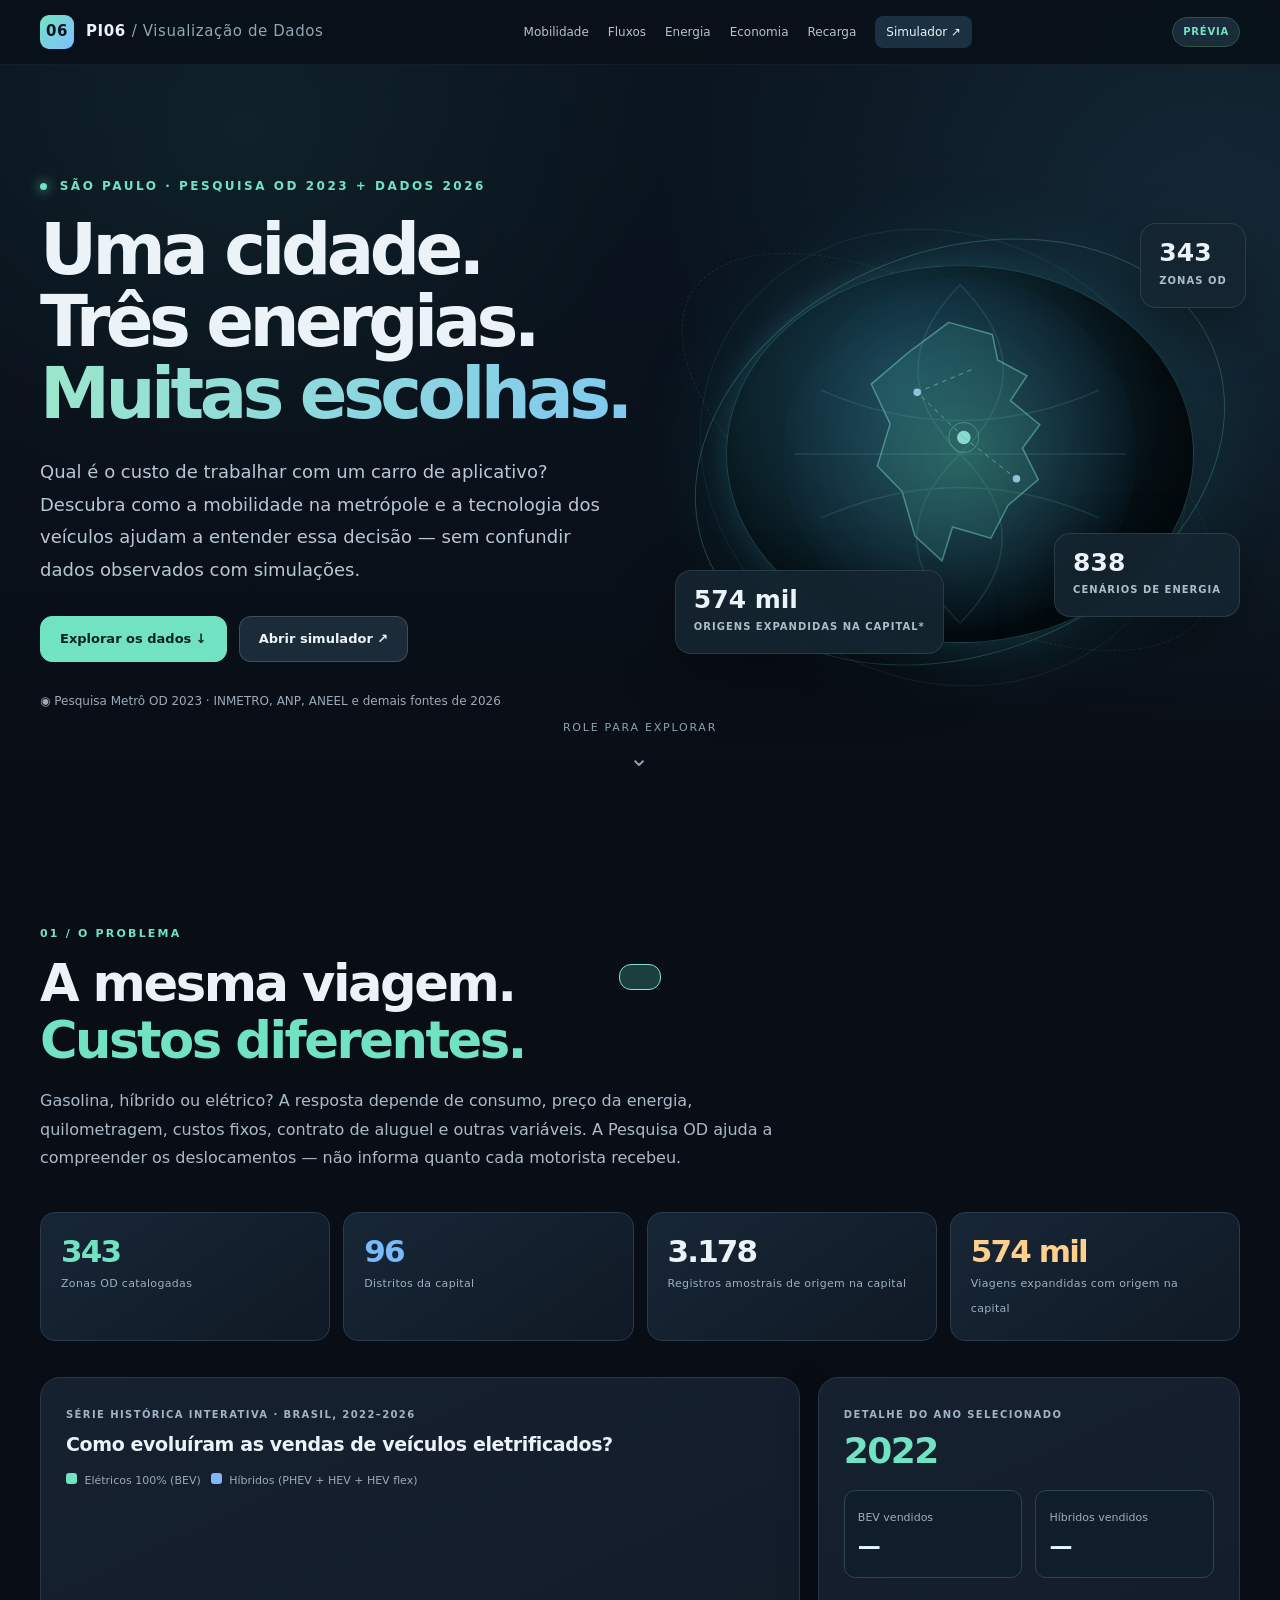
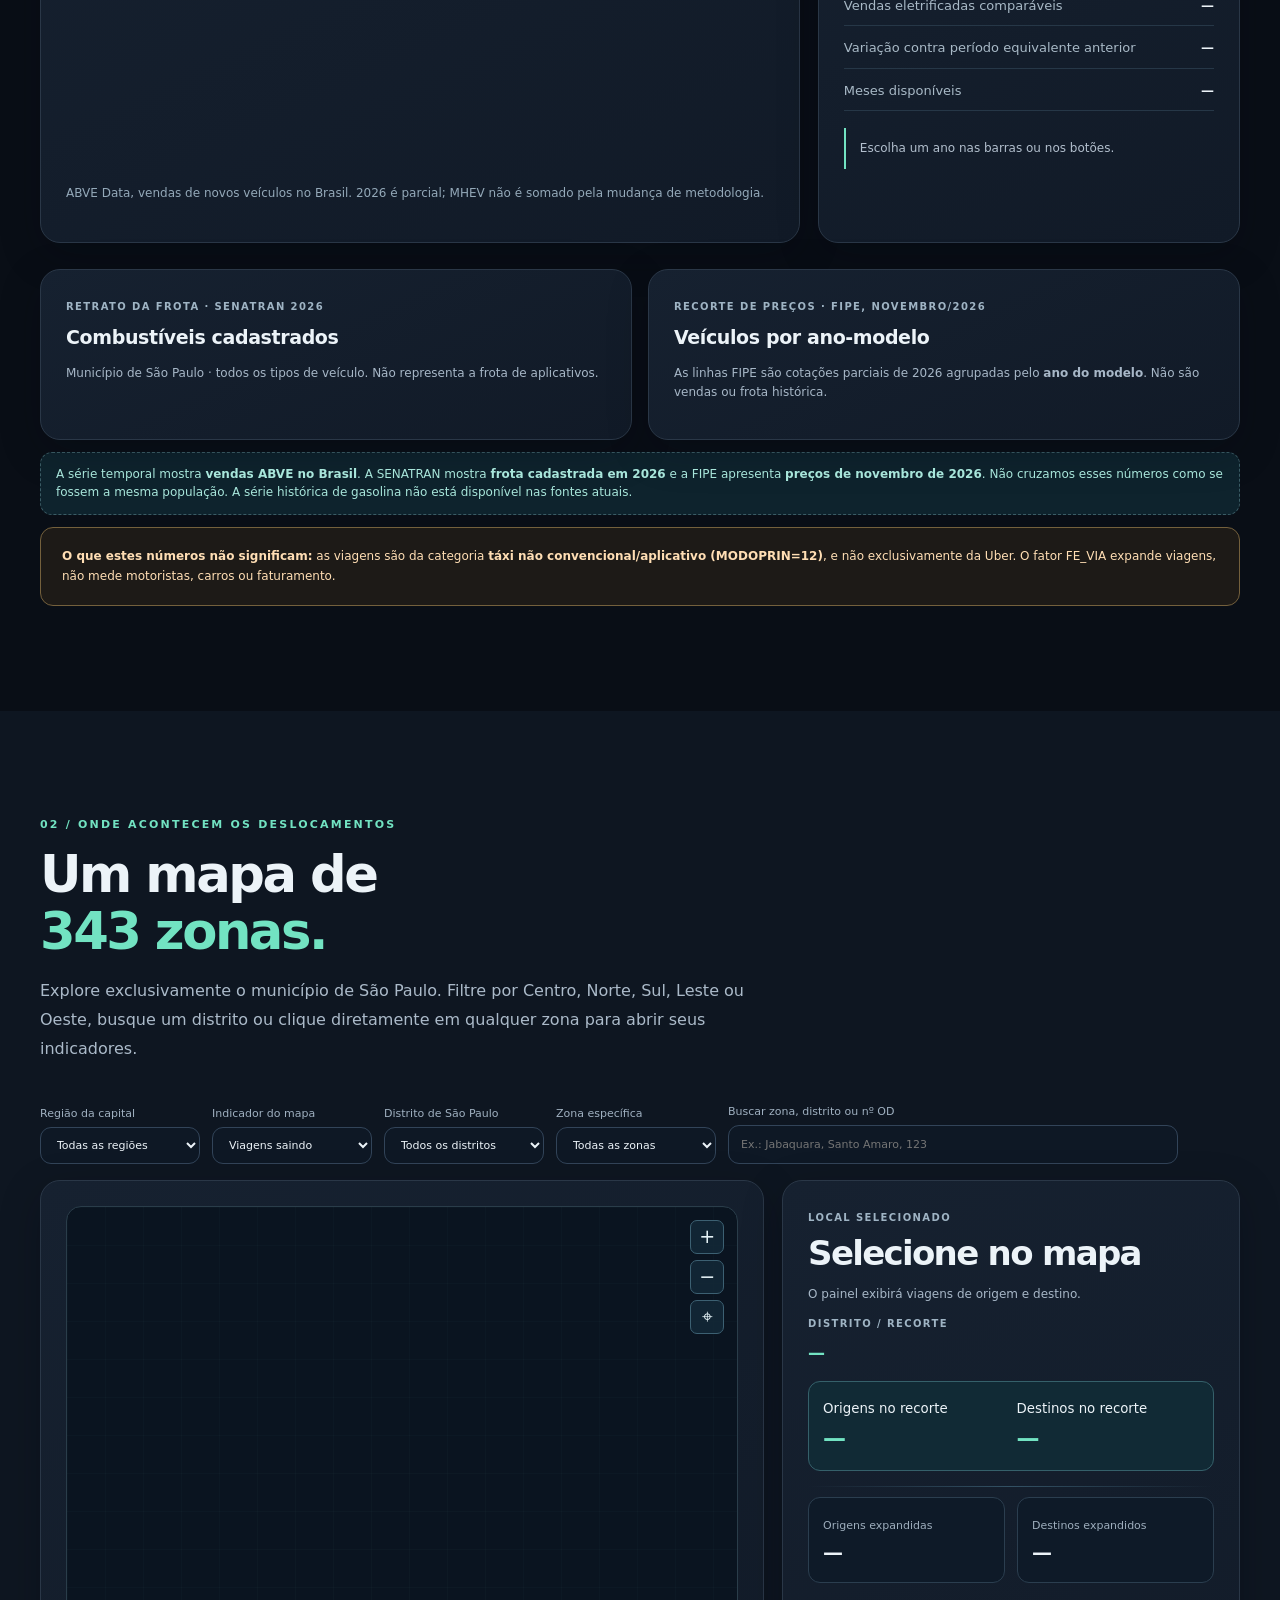
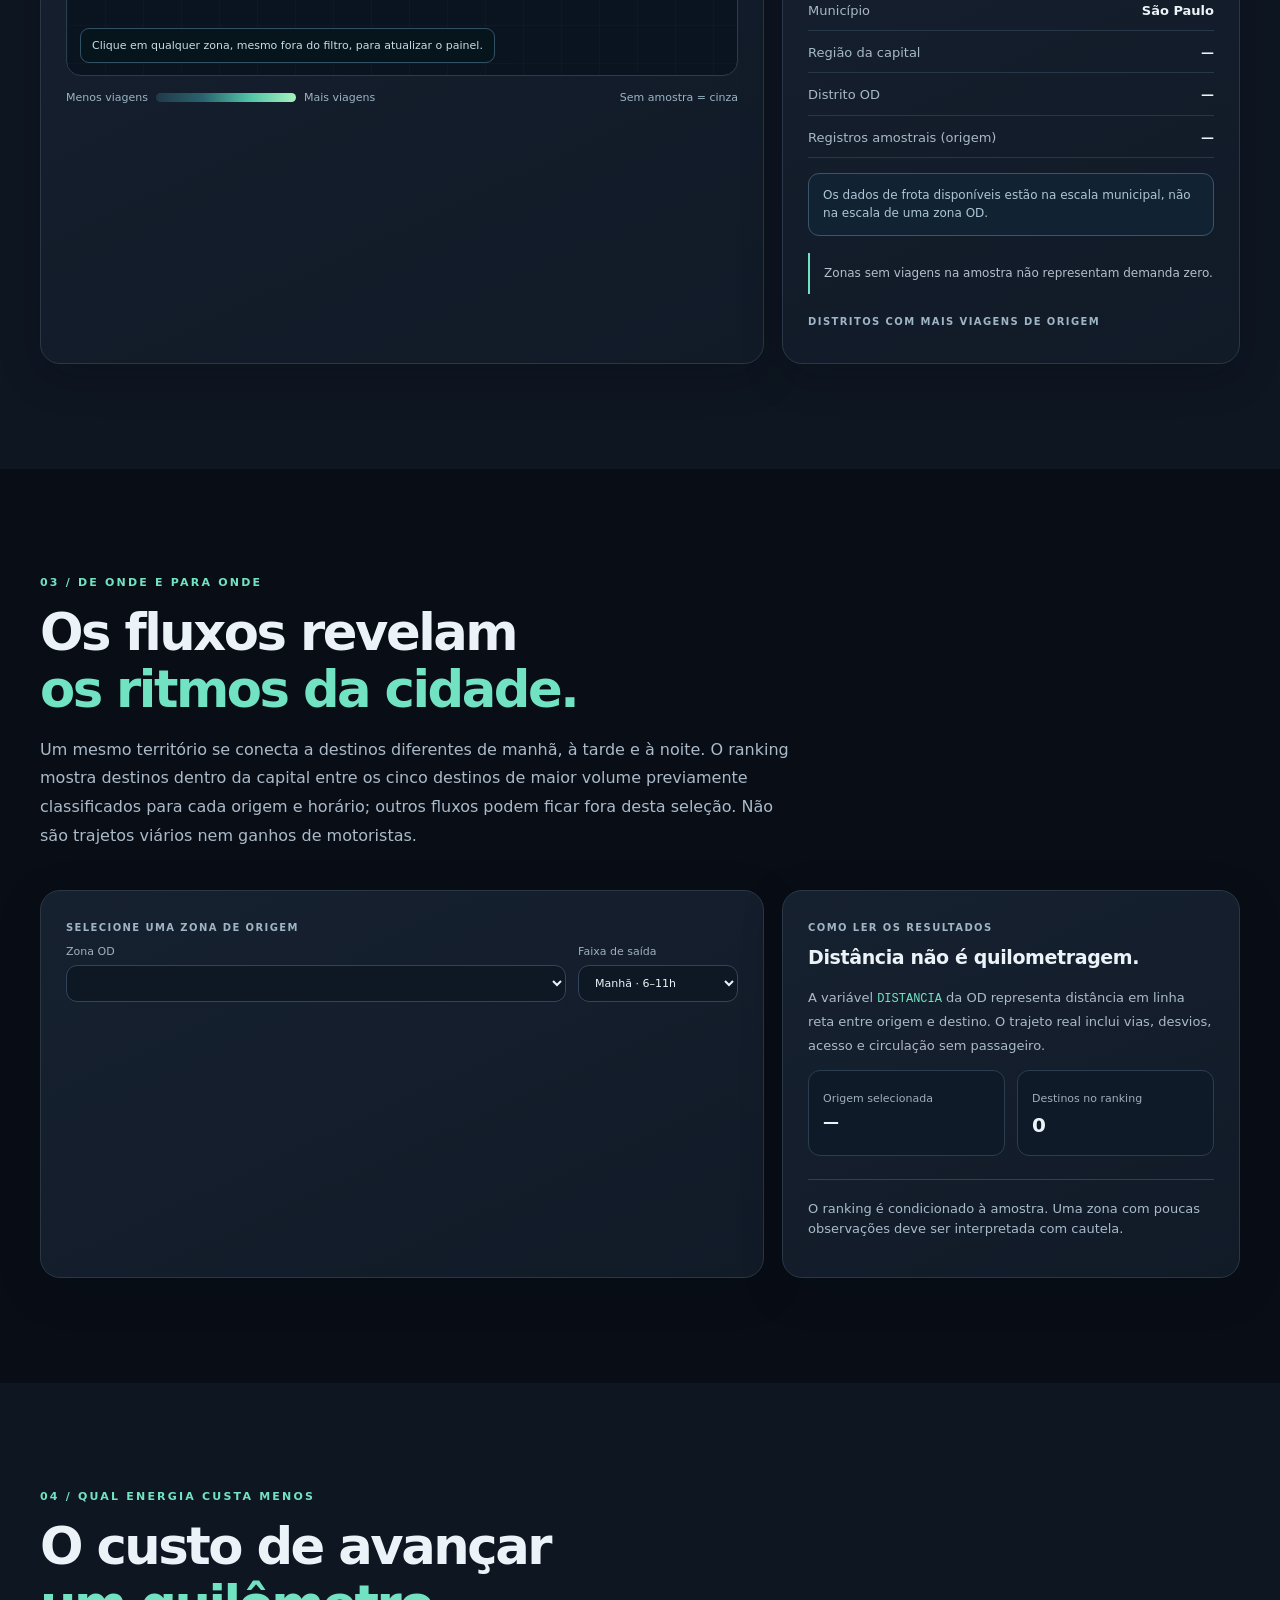
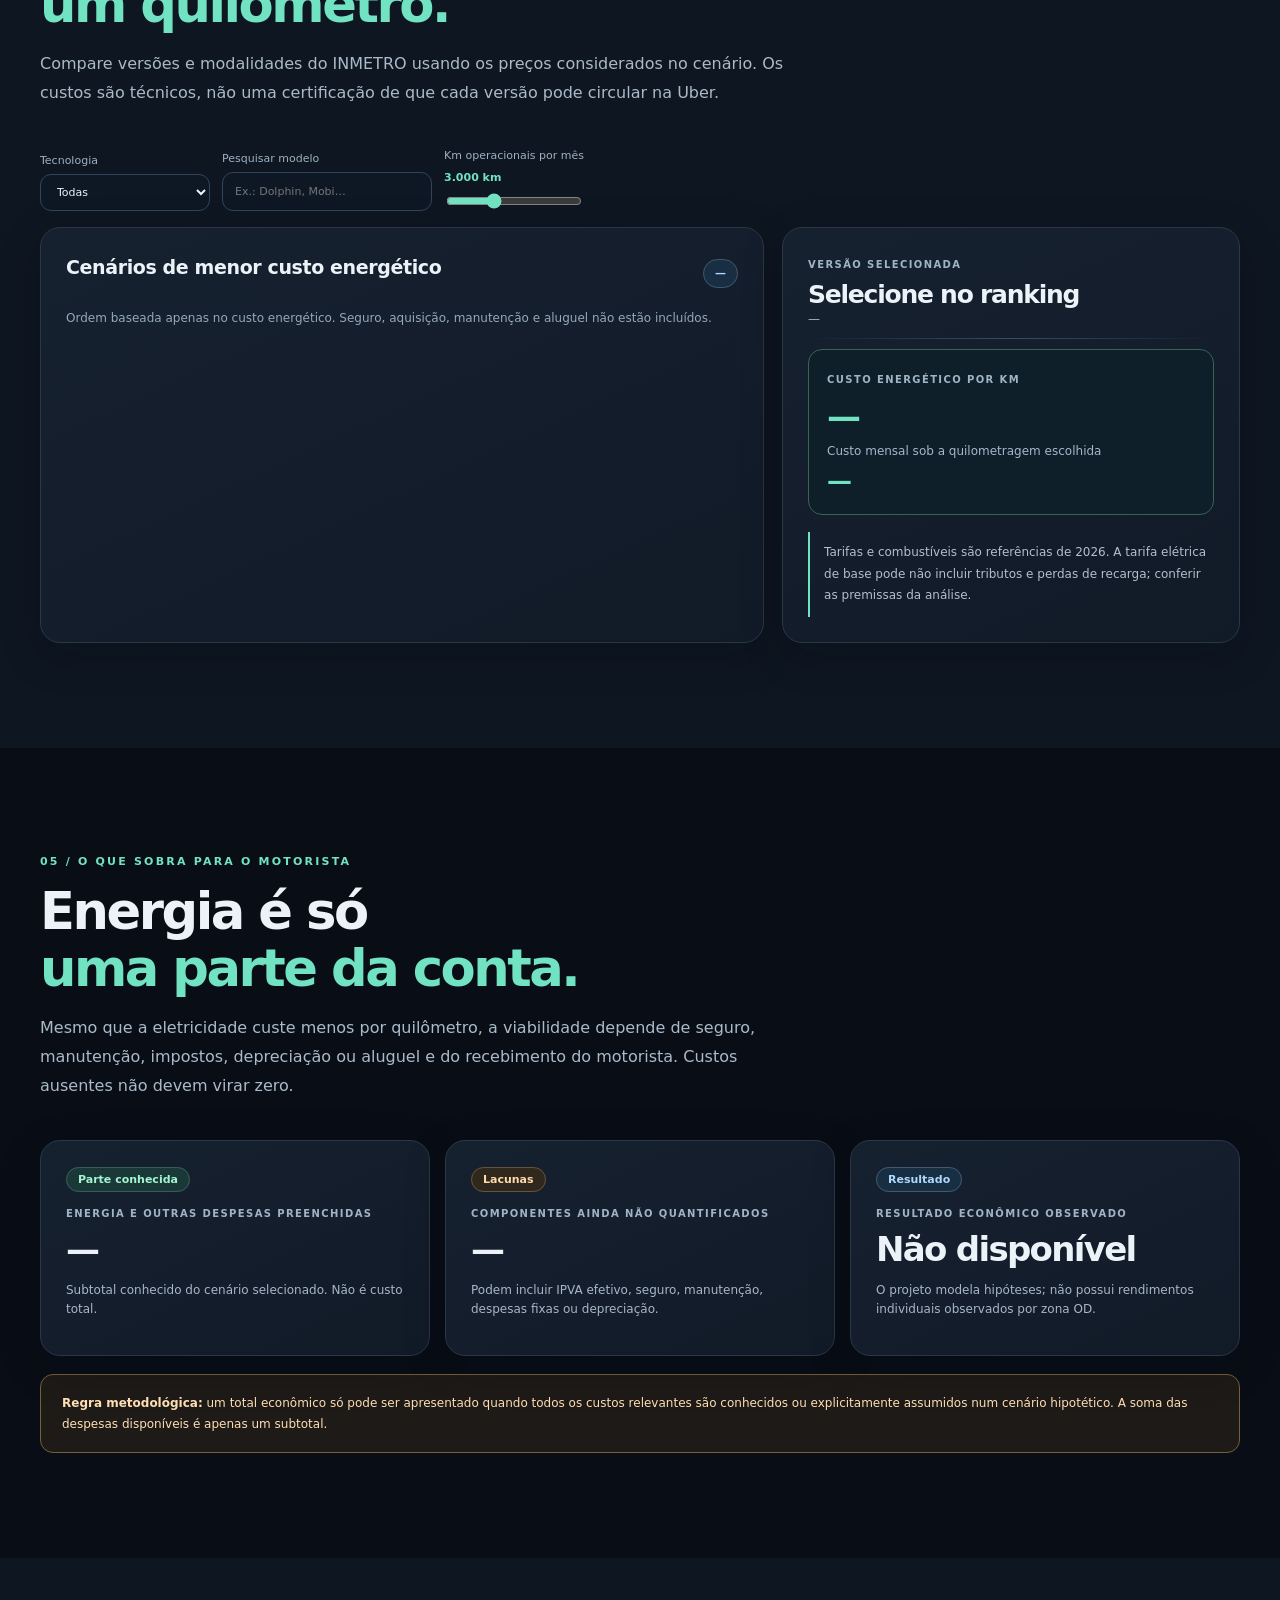
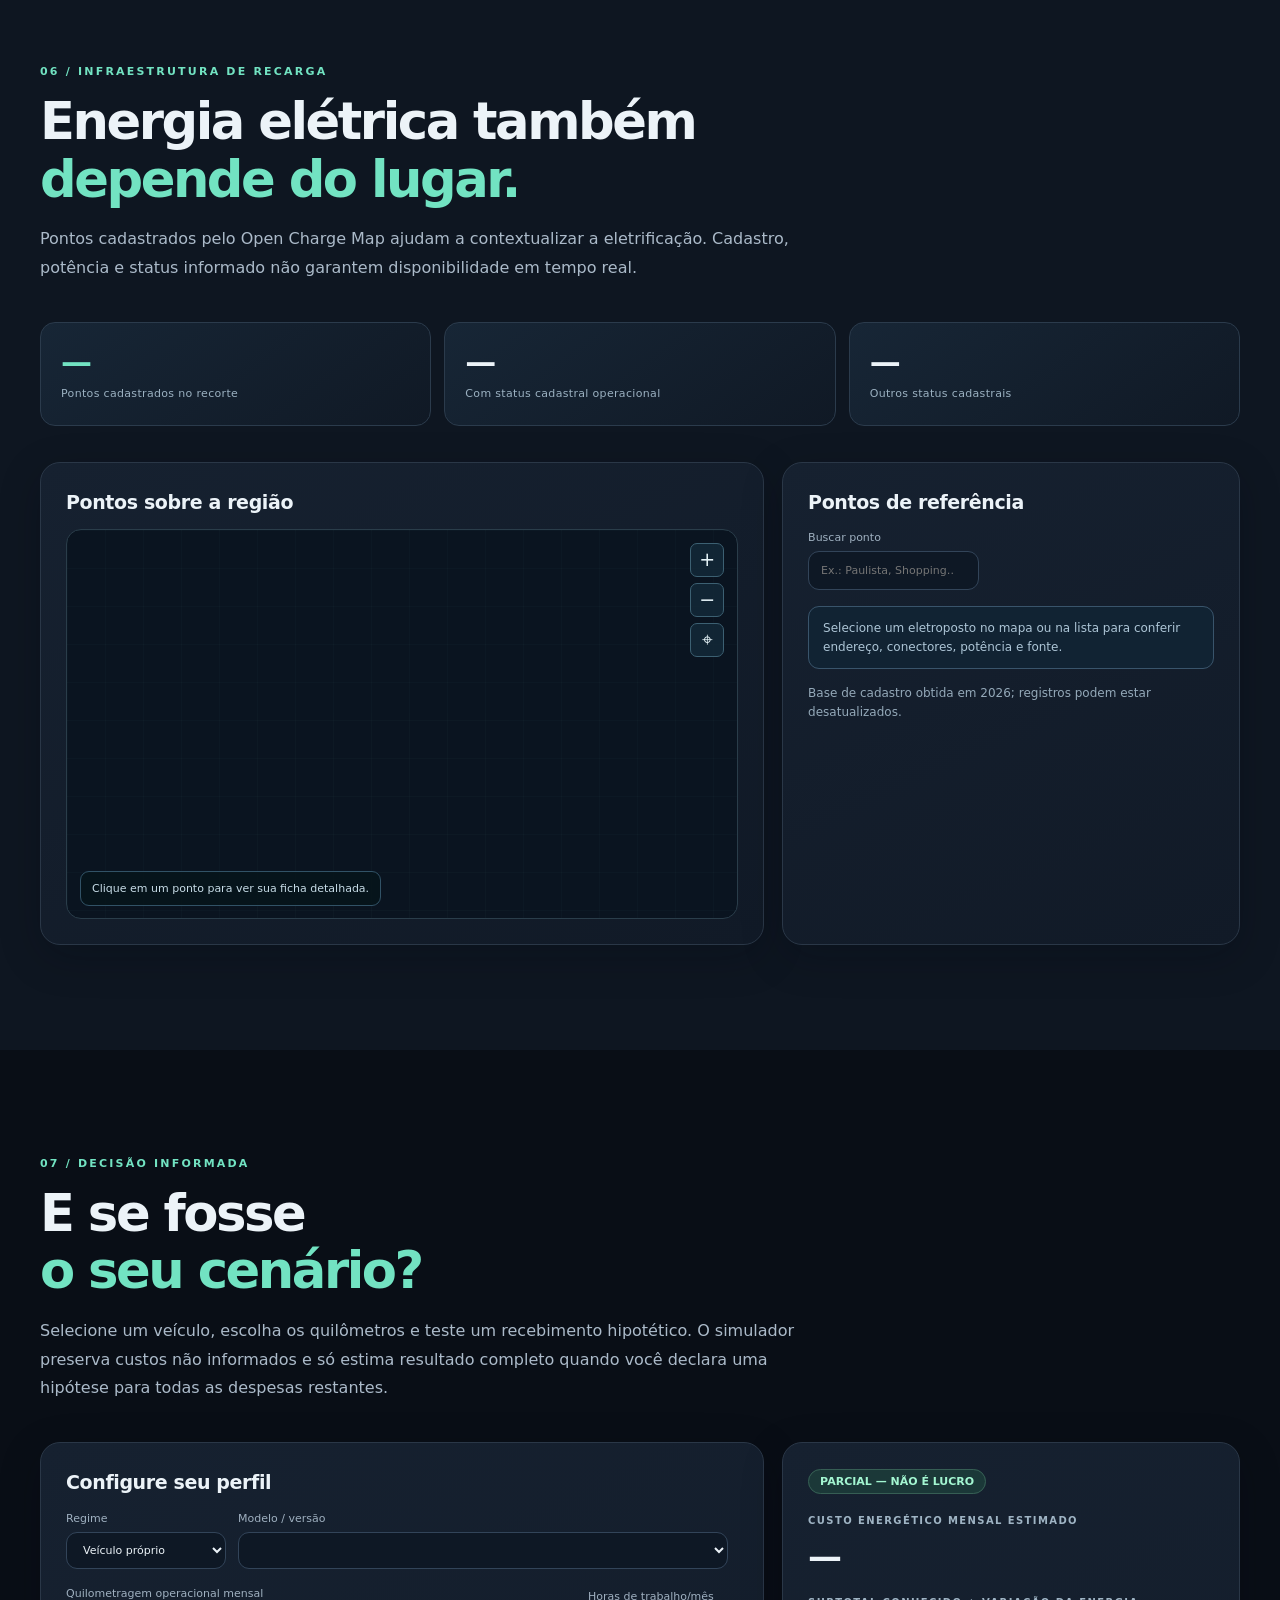
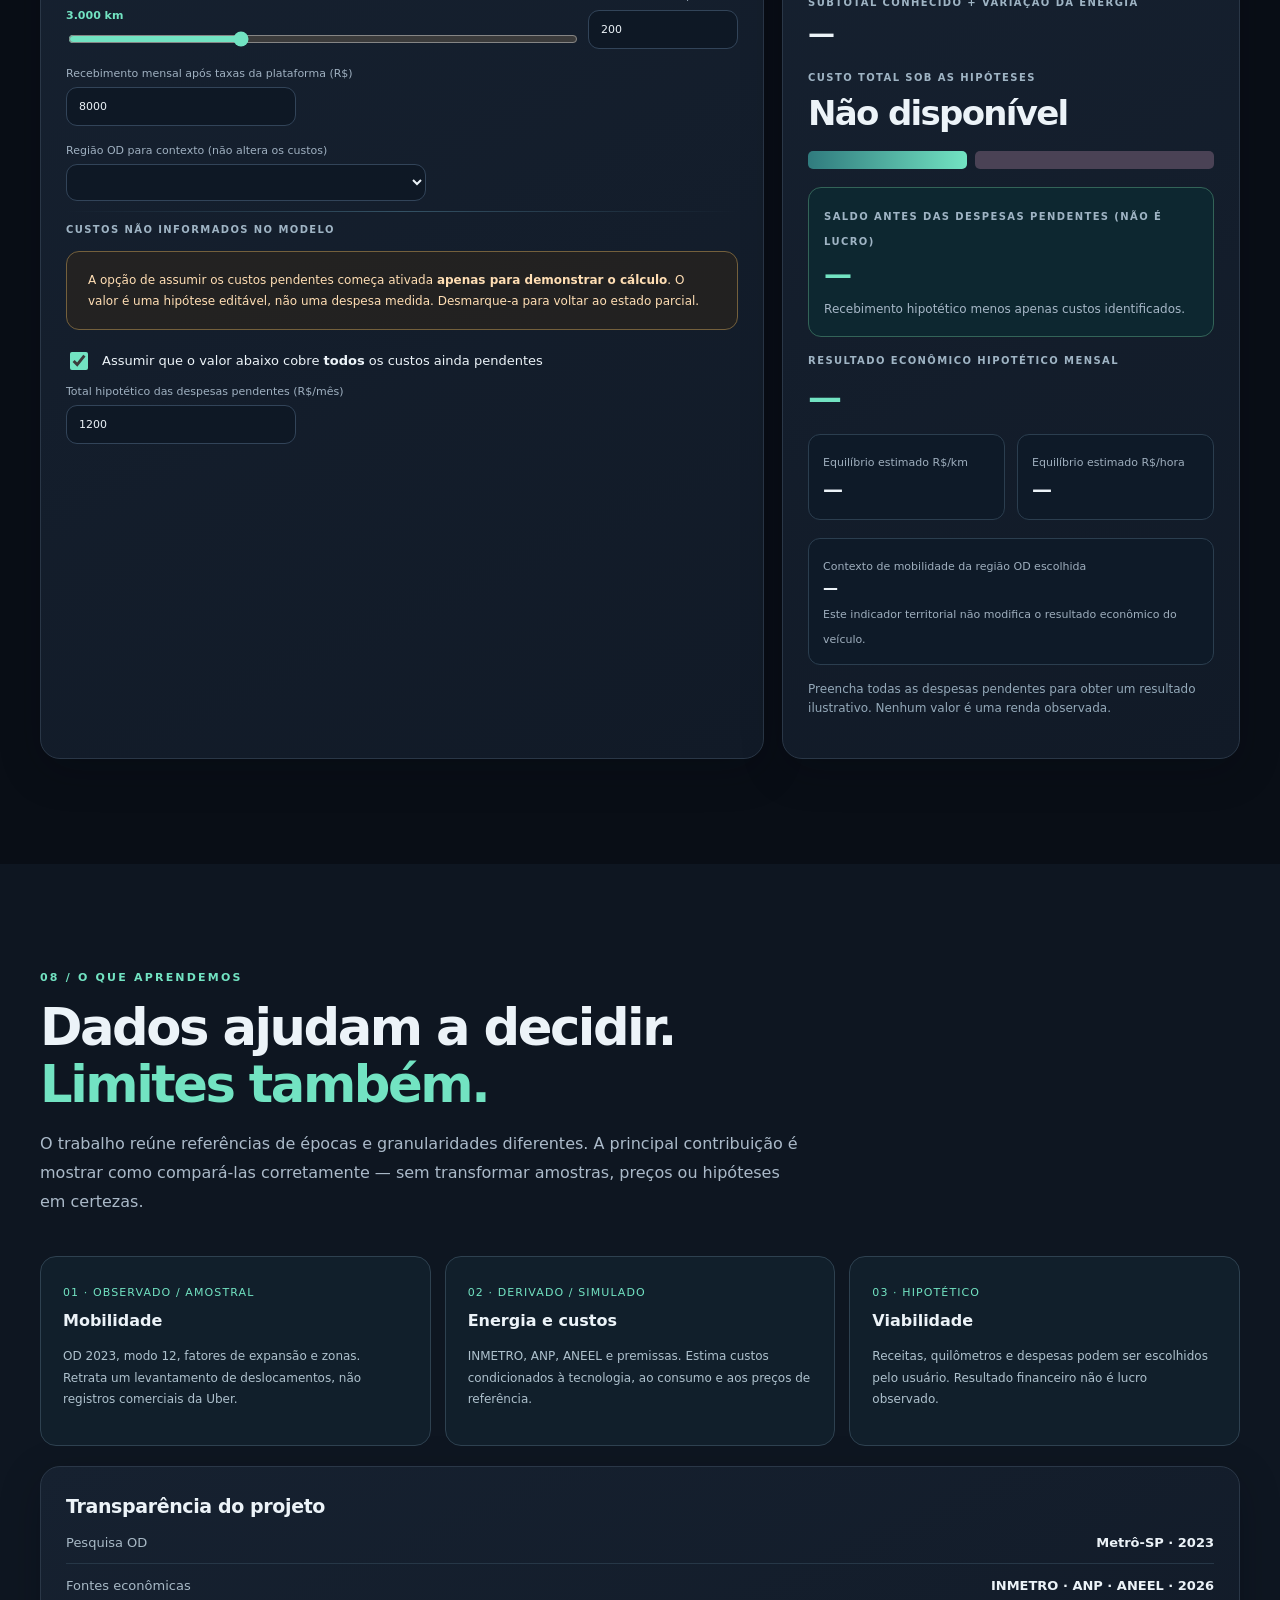
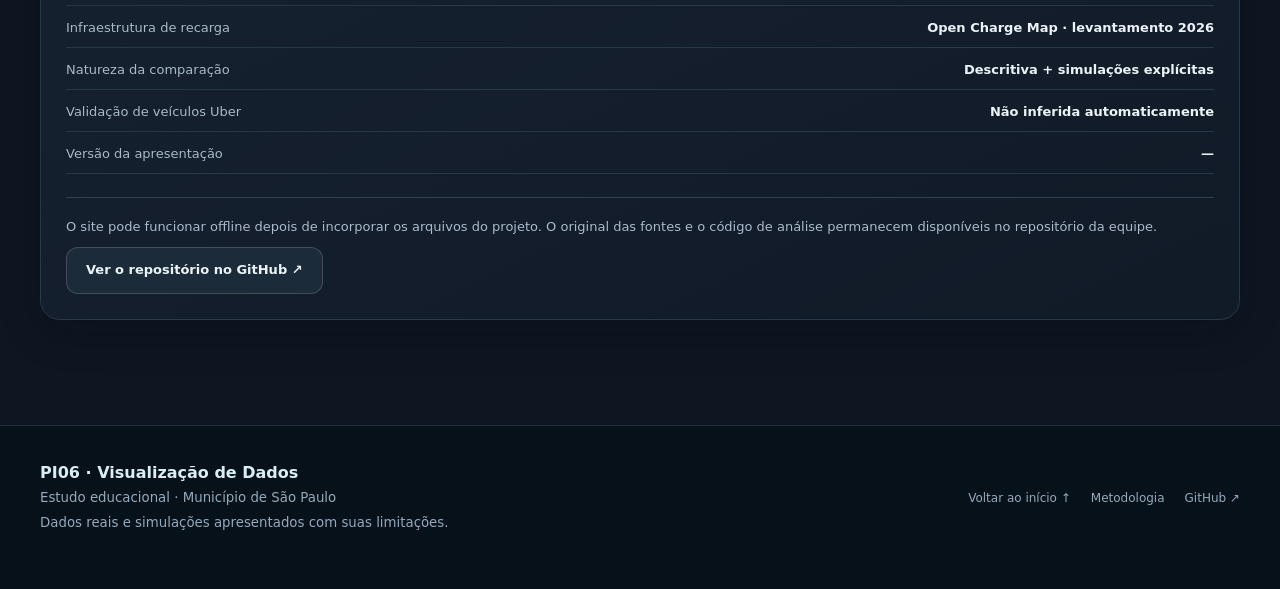
==== modelo.html @ 378101e3 "visualizacao-cenarios-iterativo" ====
<!DOCTYPE html>
<html lang="pt-BR">
<head>
<meta charset="utf-8" />
<meta name="viewport" content="width=device-width, initial-scale=1" />
<meta name="color-scheme" content="dark" />
<title>PI06 · Mobilidade, energia e escolha do veículo</title>
<style>
:root{--bg:#090e16;--bg2:#0d1420;--panel:#121c2a;--panel2:#172231;--line:#283447;--ink:#ecf3f8;--muted:#9caab9;--faint:#6e8196;--mint:#72e3c2;--blue:#79bafb;--purple:#be9cff;--yellow:#ffcf8d;--red:#ff8d9b;--radius:20px;--shadow:0 22px 60px #0005}
*{box-sizing:border-box}html{scroll-behavior:smooth}body{margin:0;background:var(--bg);color:var(--ink);font-family:Inter,"Segoe UI",system-ui,-apple-system,sans-serif;line-height:1.55}::selection{background:#65eacb55}a{color:inherit;text-decoration:none}button,input,select{font:inherit}button{cursor:pointer}button:disabled{opacity:.5;cursor:not-allowed}input,select{background:#0e1825;color:var(--ink);border:1px solid #324459;border-radius:11px;padding:10px 12px;outline:0;min-width:0}input:focus,select:focus{border-color:var(--mint);box-shadow:0 0 0 3px #72e3c21e}button:focus-visible,a:focus-visible{outline:3px solid var(--mint);outline-offset:3px}
.wrap{width:min(1260px,calc(100% - 80px));margin:auto}.top{position:fixed;top:0;left:0;right:0;height:65px;z-index:90;display:flex;align-items:center;justify-content:center;background:#091019df;backdrop-filter:blur(22px);border-bottom:1px solid #ffffff0d}.top .wrap{display:flex;align-items:center;justify-content:space-between;gap:25px}.brand{display:flex;gap:12px;align-items:center;font-size:15px;font-weight:800;letter-spacing:.04em}.brandmark{display:grid;place-items:center;width:34px;height:34px;background:linear-gradient(135deg,var(--mint),#80bfff);color:#071421;border-radius:9px;font-weight:900}.nav{display:flex;align-items:center;gap:19px}.nav a{font-size:12px;color:#b4c2d0;transition:color .2s;white-space:nowrap}.nav a:hover,.nav a.active{color:var(--mint)}.nav .nav-end{background:#1b3040;padding:7px 11px;border-radius:8px;color:var(--ink)}.progress{position:absolute;height:2px;left:0;bottom:-1px;width:0;background:linear-gradient(90deg,var(--mint),var(--blue));transition:width .08s}.mode{border-radius:999px;background:#1a2b39;color:var(--mint);border:1px solid #345246;font-size:10px;font-weight:800;letter-spacing:.08em;padding:6px 10px;text-transform:uppercase;white-space:nowrap}
.hero{position:relative;min-height:820px;padding:168px 0 100px;display:flex;align-items:center;overflow:hidden;background:radial-gradient(ellipse 760px 700px at 95% 30%,#21445670,transparent 73%),radial-gradient(ellipse 560px 500px at 19% 16%,#224a4b3d,transparent 75%),linear-gradient(180deg,#0a1520,#090e16 94%)}.hero:after{content:"";position:absolute;bottom:0;left:0;right:0;height:160px;background:linear-gradient(transparent,var(--bg));pointer-events:none}.hero .wrap{z-index:2;display:grid;grid-template-columns:1.02fr .98fr;align-items:center;gap:35px}.overline{font-weight:800;color:var(--mint);letter-spacing:.21em;font-size:12px;text-transform:uppercase}.hero h1{font-size:clamp(50px,5.5vw,88px);font-weight:800;line-height:1.02;letter-spacing:-.065em;margin:19px 0 26px}.hero h1 em{font-style:normal;background:linear-gradient(120deg,#9be8cb,#80c8ef);color:transparent;background-clip:text}.lead{max-width:590px;color:#b6c8d5;font-size:18px;line-height:1.8}.hero-actions{display:flex;flex-wrap:wrap;gap:12px;margin:30px 0}.btn{border:1px solid #ffffff2a;border-radius:12px;padding:12px 19px;display:inline-flex;align-items:center;justify-content:center;gap:8px;background:#1b2b39;color:var(--ink);font-weight:700;font-size:13px;transition:.18s}.btn:hover{transform:translateY(-2px);background:#293b4e}.btn.primary{background:var(--mint);color:#092225;border-color:var(--mint)}.btn.primary:hover{background:#9bedda}.hero-note{display:flex;gap:9px;align-items:center;font-size:12px;color:var(--muted);margin-top:24px}.hero-art{height:525px;position:relative}.orb{position:absolute;inset:15% 6% 12% 8%;border-radius:50%;background:radial-gradient(circle at 45% 45%,#234959,#112937 55%,transparent 75%);box-shadow:0 0 100px #40dbdd1c;filter:blur(7px)}.orbit{position:absolute;border:1px solid #6ed8c83e;border-radius:50%;transform:rotate(-22deg);inset:13% 1% 10% 3%}.orbit.two{inset:25% -2% 22% -4%;transform:rotate(32deg);border-style:dashed;opacity:.5}.orbit.three{inset:5% 13% 0% 9%;transform:rotate(-62deg);opacity:.35}.globe{position:absolute;inset:16% 8% 12% 10%;border-radius:50%;background:radial-gradient(circle at 37% 30%,#153b49,#07151b 67%);border:1px solid #6bd3cd35;box-shadow:inset -30px -30px 70px #0009,0 0 40px #41d1c91c;overflow:hidden}.globe svg{width:100%;height:100%;opacity:.82}.hero-stat{position:absolute;background:#162632d9;backdrop-filter:blur(12px);border:1px solid #45616a67;border-radius:16px;padding:15px 18px;box-shadow:var(--shadow)}.hero-stat b{font-size:25px;display:block;line-height:1.1}.hero-stat span{color:#aabfc9;font-size:10px;text-transform:uppercase;letter-spacing:.1em;font-weight:700}.hs1{top:8%;right:-1%}.hs2{bottom:10%;left:1%}.hs3{bottom:17%;right:0%}.scrolldown{position:absolute;bottom:43px;left:50%;transform:translateX(-50%);font-size:11px;color:#8ca2af;z-index:5;text-align:center;letter-spacing:.16em}
.section{padding:105px 0;position:relative;scroll-margin-top:65px}.section.alt{background:#0e1621}.section-head{margin-bottom:39px;max-width:790px}.eyebrow{color:var(--mint);font-size:11px;font-weight:800;letter-spacing:.2em;text-transform:uppercase}.section h2{font-size:clamp(34px,4vw,57px);margin:13px 0 17px;letter-spacing:-.048em;line-height:1.12}.section .deck{color:#abbac9;font-size:16px;max-width:760px;line-height:1.8}.badge-line{display:flex;gap:10px;align-items:center;flex-wrap:wrap}.pill{font-size:11px;font-weight:700;border:1px solid #3f515e;border-radius:100px;padding:5px 11px;color:#aebfcc;background:#1a2532}.pill.green{color:#a3f6d1;border-color:#365e54;background:#1b3838}.pill.blue{color:#afd8ff;border-color:#435971;background:#182e43}.pill.warn{color:#ffdbab;border-color:#66543a;background:#30271d}.card{background:linear-gradient(155deg,#162130,#111a27);border:1px solid #2a3747;border-radius:var(--radius);padding:25px;box-shadow:0 12px 42px #050b1238}.card h3{margin:0 0 12px;font-size:19px;letter-spacing:-.02em}.card .sub{color:#a7b7c7;font-size:12px}.metrics{display:grid;grid-template-columns:repeat(4,1fr);gap:13px;margin:26px 0 36px}.metric{padding:20px;border:1px solid #2b3b4c;border-radius:15px;background:linear-gradient(145deg,#172636,#101925)}.metric b{font-size:31px;letter-spacing:-.06em;display:block;line-height:1.2}.metric span{font-size:11px;color:#9bb1c1;letter-spacing:.03em}.metric b.mint{color:var(--mint)}.metric b.blue{color:var(--blue)}.metric b.yellow{color:var(--yellow)}.meta-note{font-size:12px;color:#94a9b9;margin:15px 0}.twocol{display:grid;grid-template-columns:minmax(0,1.36fr) minmax(320px,.86fr);gap:18px}.controls{display:flex;gap:12px;align-items:end;flex-wrap:wrap;margin-bottom:16px}.field{display:flex;flex-direction:column;gap:5px;font-size:11px;color:#9fb0c0;min-width:120px}.field select{min-width:160px}.field input[type=range]{accent-color:var(--mint);padding:0;border:0;background:transparent}.mapbox{background:#0a1420;border:1px solid #2a3d4a;border-radius:15px;position:relative;height:470px;overflow:hidden}.mapbox:before{content:"";position:absolute;inset:0;pointer-events:none;opacity:.17;background-image:linear-gradient(#8dd4cb28 1px,transparent 1px),linear-gradient(90deg,#8dd4cb28 1px,transparent 1px);background-size:38px 38px}.mapbox svg{position:relative;width:100%;height:100%;display:block;touch-action:none;cursor:grab}.mapbox svg:active{cursor:grabbing}.mapbox .preview-map{width:100%;height:100%;object-fit:contain;filter:saturate(.8) brightness(.8)}.maphint{position:absolute;left:13px;bottom:12px;background:#07151ad9;border:1px solid #315266;border-radius:9px;color:#c7dce7;padding:8px 11px;font-size:11px;max-width:75%}.mapzoom{position:absolute;right:13px;top:13px;display:flex;flex-direction:column;gap:6px}.mapzoom button{background:#132838d9;color:#e5f3f7;border:1px solid #3c6072;border-radius:7px;width:34px;height:34px;font-size:19px}.zone{fill-rule:evenodd;stroke:#0b1b28;stroke-width:.65;cursor:pointer;vector-effect:non-scaling-stroke;transition:fill .14s}.zone:hover{fill:#fff0ae!important;stroke:#fff3bf;stroke-width:1.6}.zone.selected{fill:#ffcb80!important;stroke:#fff4cb;stroke-width:1.9}.zone.hidden-zone{opacity:.23;pointer-events:auto}.zone.hidden-zone.selected{opacity:1}.municipality{stroke:#9bdccc;stroke-opacity:.48;stroke-width:1.4;fill:none;pointer-events:none;vector-effect:non-scaling-stroke}.charging-point{fill:#f3d088;stroke:#38270d;stroke-width:.6;cursor:pointer}.charging-point:hover{fill:#fff;stroke-width:2}.maptooltip{position:absolute;z-index:5;pointer-events:none;min-width:140px;padding:8px 11px;background:#0c1c29f2;border:1px solid #69c8c585;box-shadow:0 6px 25px #0009;border-radius:9px;color:#e8f8f8;font-size:12px;display:none}.legend{display:flex;align-items:center;gap:8px;color:#9db4c3;font-size:11px;margin:13px 0 0;flex-wrap:wrap}.gradbar{width:140px;height:9px;border-radius:20px;background:linear-gradient(90deg,#21394a,#29636d,#51c2a7,#a5f1bd)}.baritem{margin:11px 0;cursor:pointer}.barhead{display:flex;justify-content:space-between;gap:10px;font-size:12px;margin-bottom:5px}.barhead b{font-weight:600}.barhead span{color:#adc4d4;font-variant-numeric:tabular-nums}.track{height:9px;background:#243445;border-radius:10px;overflow:hidden}.track .fill{height:100%;border-radius:10px;background:linear-gradient(90deg,#367fa1,var(--mint));transition:width .4s}.baritem:hover .fill{filter:brightness(1.2)}.sidenote{border-left:2px solid var(--mint);padding:10px 0 10px 14px;color:#b2bfcd;font-size:12px;line-height:1.8;margin-top:17px}.empty{padding:22px;border:1px dashed #3d556b;border-radius:13px;color:#a6b7c9;font-size:13px;line-height:1.7}.smallcap{color:#9fb4c4;font-size:10px;text-transform:uppercase;letter-spacing:.14em;font-weight:800;margin:4px 0 8px}.big-num{font-size:34px;font-weight:800;letter-spacing:-.05em;line-height:1.18}.info-rows{display:flex;flex-direction:column;gap:12px}.info-row{display:flex;justify-content:space-between;gap:12px;font-size:13px;padding-bottom:9px;border-bottom:1px solid #263747}.info-row span{color:#a8b9c6}.info-row b{text-align:right}.split-stat{display:grid;grid-template-columns:1fr 1fr;gap:12px}.mini{border:1px solid #2b3e4f;border-radius:12px;background:#0e1a28;padding:14px}.mini b{display:block;font-size:20px}.mini span{font-size:11px;color:#9eaebd}.tabset{display:flex;flex-wrap:wrap;gap:7px;margin:14px 0}.tab{border:1px solid #3b5060;border-radius:9px;padding:8px 12px;background:#152534;color:#b9cbd5;font-size:12px}.tab.current{background:#2c6b69;color:#f4ffff;border-color:#71dbbd}.grid3{display:grid;grid-template-columns:repeat(3,1fr);gap:15px}.process{display:flex;gap:13px;padding:20px 0;border-bottom:1px solid #253547}.process .num{font-size:14px;color:var(--mint);font-weight:800}.process b{display:block;font-size:15px}.process p{margin:4px 0 0;color:#a3b5c4;font-size:12px}.howto{display:grid;grid-template-columns:repeat(3,1fr);gap:14px}.howto article{padding:22px;border:1px solid #2e4150;border-radius:16px;background:#111f2b}.howto span{color:var(--mint);font-size:11px;letter-spacing:.1em}.howto h4{font-size:16px;margin:6px 0}.howto p{font-size:12px;color:#aec1cd;line-height:1.8}.notice{padding:18px 21px;border:1px solid #74603c;background:#31251883;border-radius:13px;color:#ffdeb4;font-size:12px;line-height:1.7}.banner{padding:16px 20px;border-radius:12px;border:1px solid #4a6875;background:#152937;margin:18px 0;color:#c9e2e5;font-size:12px}.footer{background:#07111a;border-top:1px solid #21303e;padding:35px 0 55px;color:#92aabd}.footer .wrap{display:flex;justify-content:space-between;align-items:center;gap:20px;flex-wrap:wrap}.footer b{color:#d9eef0}#toast{position:fixed;bottom:30px;left:50%;transform:translateX(-50%) translateY(120px);background:#1b3f3e;border:1px solid #81e5d0;border-radius:12px;padding:12px 20px;font-size:13px;z-index:100;transition:transform .3s;color:#e8ffff}#toast.show{transform:translateX(-50%) translateY(0)}.separator{height:1px;background:linear-gradient(90deg,transparent,#335164,transparent);margin:10px 0}.light{color:var(--mint)}.yellow{color:var(--yellow)}.mono{font-family:ui-monospace,Consolas,monospace;font-size:12px}.float-compare{border-radius:14px;background:#1b3540;border:1px solid #3f7c79;padding:20px}.float-compare strong{font-size:29px;color:var(--mint)}.sticky{position:sticky;top:82px}.sidepanel{max-height:790px;overflow:auto}.flowrow{display:grid;grid-template-columns:32px minmax(0,1fr) 90px;gap:11px;align-items:center;border-bottom:1px solid #2b3a47;padding:12px 0;font-size:12px}.flowrow .rank{background:#244858;color:var(--mint);border-radius:9px;text-align:center;padding:6px}.flowrow .v{color:#bdd6e0;text-align:right;font-variant-numeric:tabular-nums}.pricebox{padding:18px;background:#0e1f2a;border:1px solid #376453;border-radius:14px}.pricebox .big-num{color:var(--mint)}.simgauge{display:flex;gap:8px;margin:18px 0}.simgauge>div{height:18px;border-radius:5px;background:linear-gradient(90deg,#307b7e,var(--mint));transition:width .25s}.simgauge>div.missing{background:#4a4255}.footerlinks{display:flex;gap:20px;font-size:12px}.savebtn{font-size:12px}.dot{display:inline-block;width:7px;height:7px;background:var(--mint);border-radius:50%;box-shadow:0 0 12px var(--mint);margin-right:6px}.quote{border-top:1px solid #2d4151;margin-top:23px;padding-top:19px;color:#a9bbcb;font-size:13px}.footer small{line-height:1.8}.sourcecode{font-size:11px;color:#7794a4;word-break:break-all}
@media(max-width:1000px){.nav{gap:11px}.nav a{font-size:11px}.wrap{width:min(100% - 40px,1260px)}.hero .wrap{grid-template-columns:1fr}.hero{padding-top:125px}.hero-art{height:380px;max-width:630px;width:100%;margin:0 auto}.twocol{grid-template-columns:1fr}.sticky{position:static}.metrics{grid-template-columns:repeat(2,1fr)}}@media(max-width:700px){.nav a:not(.nav-end){display:none}.hero h1{font-size:52px}.hero{min-height:0}.hero-art{height:320px}.hero-stat{padding:11px}.hero-stat b{font-size:20px}.metrics{grid-template-columns:repeat(2,1fr)}.metric b{font-size:25px}.section{padding:72px 0}.grid3,.howto{grid-template-columns:1fr}.mapbox{height:365px}.controls{gap:9px}.field select{min-width:120px}.card{padding:18px}.footer .wrap{display:block}.footerlinks{margin-top:15px}}
@media(prefers-reduced-motion:reduce){html{scroll-behavior:auto}*,*:before,*:after{transition:none!important;animation:none!important}}
@media print{.top,.scrolldown,.mapzoom,.hero-actions{display:none!important}.section{padding:35px 0;page-break-inside:avoid}.hero{min-height:0;padding:50px 0}.card{box-shadow:none}.wrap{width:100%}}
</style>

<style>
/* PI06 v2 · evolução, drill-down territorial, fichas OCM e simulação responsiva */
.timeline-layout{display:grid;grid-template-columns:minmax(0,1.35fr) minmax(280px,.75fr);gap:18px;margin:26px 0}
.timeline-chart{height:265px;min-height:240px;overflow:hidden;position:relative}
.timeline-chart svg{width:100%;height:100%;display:block}
.timeline-year{border:1px solid #39546b;border-radius:10px;background:#162b3d;color:#d9ebf4;padding:9px 16px;font-weight:800;cursor:pointer;transition:.2s}
.timeline-year.active,.timeline-year[aria-pressed=true]{background:var(--mint);color:#092327;border-color:var(--mint)}
.timeline-year:focus-visible{outline:2px solid var(--mint)}
.year-chooser{display:flex;gap:9px;flex-wrap:wrap;align-items:center;margin:10px 0 20px}
.timeline-key{display:flex;align-items:center;gap:10px;flex-wrap:wrap;font-size:11px;color:var(--muted)}
.timeline-swatch{display:inline-block;width:11px;height:11px;border-radius:3px;margin-right:4px}
.year-figure{font-size:36px;color:var(--mint);font-weight:850;letter-spacing:-.045em;line-height:1.15}
.year-totals{display:grid;grid-template-columns:1fr 1fr;gap:13px;margin:18px 0}
.year-totals .mini{background:#101d2b;border:1px solid #2c4457;border-radius:11px;padding:13px}
.year-totals b{display:block;font-size:23px;color:#e8f8ff}
.text-link{border:0;padding:0;background:transparent;color:var(--mint);text-decoration:underline;cursor:pointer}
.sources-row{display:grid;grid-template-columns:1fr 1fr;gap:16px;margin-top:16px}
.district-focus{display:grid;grid-template-columns:1fr 1fr;gap:11px;margin:15px 0;padding:14px;background:#112a35;border:1px solid #35606a;border-radius:12px}
.district-focus b{display:block;color:var(--mint);font-size:23px}
.selectzone{max-width:100%;width:100%}
.zone-search-field{flex:1;min-width:235px;max-width:450px}
.zone-search-field input{width:100%;min-width:215px}
.zone-search-results{display:flex;gap:8px;flex-wrap:wrap;margin:-4px 0 17px;min-height:0}
.zone-search-results:empty{display:none}
.zone-search-results button{color:#dfefec;background:#132b39;border:1px solid #3c6473;border-radius:10px;padding:9px 11px;text-align:left;cursor:pointer;font-size:12px;line-height:1.35}
.zone-search-results button:hover,.zone-search-results button:focus-visible{background:#214d58;border-color:var(--mint)}
.zone-search-results button b{display:block;color:var(--mint)}
.zone-search-results .zone-search-summary{font-size:12px;color:#a1b9c8;width:100%;margin:0}

.specificity{border:1px solid #39546b;background:#112333;border-radius:11px;padding:12px 14px;font-size:12px;color:#adc5d6;margin:15px 0}
.charge-result{display:block;border:1px solid #304659;border-radius:11px;background:#132334;padding:12px 13px;text-align:left;color:var(--ink);cursor:pointer;width:100%;margin:8px 0}
.charge-result:hover,.charge-result.active{border-color:#84dfcc;background:#203848}
.detail-grid{display:grid;grid-template-columns:minmax(100px,.8fr) 1.2fr;gap:9px;border-top:1px solid #304253;padding:9px 0;font-size:12px}
.detail-grid span{color:var(--muted)}.detail-grid b{overflow-wrap:anywhere;font-weight:650}
.charge-actions{display:flex;flex-wrap:wrap;gap:9px;margin:14px 0}
.charge-map-hint{position:absolute;right:12px;bottom:12px;background:#0b1828d9;border:1px solid #496c77;border-radius:10px;color:#d4e6ed;padding:8px 10px;font-size:11px}
.interactive-guide{color:#a8e6db;border:1px dashed #3b5c65;background:#0e232d;border-radius:12px;padding:12px 15px;margin:12px 0;font-size:12px}
.sim-live{background:#0d2730;border:1px solid #336458;border-radius:13px;padding:15px;margin:16px 0}
.sim-live b{display:block;font-size:28px;color:var(--mint)}
.mapbox .charging-point.selected{fill:#fff;stroke:#74e3c2;stroke-width:3;stroke-opacity:.8;filter:drop-shadow(0 0 6px #83f3ca)}
@media(max-width:1000px){.timeline-layout{grid-template-columns:1fr}.sources-row{grid-template-columns:1fr}}
@media(max-width:720px){.timeline-chart{height:240px}.year-totals{grid-template-columns:1fr 1fr}.district-focus{grid-template-columns:1fr}}
</style>
</head>
<body>
<div class="top"><div class="wrap"><a class="brand" href="#inicio"><span class="brandmark">06</span><span>PI06 <span style="font-weight:400;color:#90a6b5">/ Visualização de Dados</span></span></a><nav class="nav" aria-label="Navegação principal"><a href="#mobilidade">Mobilidade</a><a href="#fluxos">Fluxos</a><a href="#energia">Energia</a><a href="#economia">Economia</a><a href="#recarga">Recarga</a><a href="#simulador" class="nav-end">Simulador ↗</a></nav><span class="mode" id="mode">Prévia</span></div><div class="progress" id="progress"></div></div>
<section id="inicio" class="hero"><div class="wrap"><div><div class="overline"><span class="dot"></span> São Paulo · Pesquisa OD 2023 + dados 2026</div><h1>Uma cidade.<br>Três energias.<br><em>Muitas escolhas.</em></h1><p class="lead">Qual é o custo de trabalhar com um carro de aplicativo? Descubra como a mobilidade na metrópole e a tecnologia dos veículos ajudam a entender essa decisão — sem confundir dados observados com simulações.</p><div class="hero-actions"><a class="btn primary" href="#mobilidade">Explorar os dados ↓</a><a class="btn" href="#simulador">Abrir simulador ↗</a></div><div class="hero-note">◉ Pesquisa Metrô OD 2023 · INMETRO, ANP, ANEEL e demais fontes de 2026</div></div><div class="hero-art" aria-hidden="true"><div class="orb"></div><div class="orbit"></div><div class="orbit two"></div><div class="orbit three"></div><div class="globe"><svg viewBox="0 0 500 500" preserveAspectRatio="xMidYMid meet"><defs><radialGradient id="mesh"><stop stop-color="#6fe9c4" stop-opacity=".3"/><stop offset="1" stop-color="#4f98e0" stop-opacity=".03"/></radialGradient></defs><circle cx="250" cy="250" r="235" fill="url(#mesh)"/><path d="M250 25 Q138 140 250 250T250 475 M250 25 Q365 140 250 250T250 475 M30 250H470 M65 165Q250 246 435 165 M65 335Q250 254 435 335" fill="none" stroke="#7ce3d3" stroke-opacity=".16" stroke-width="2"/><path d="M235 75 L293 91 300 125 339 146 317 179 356 211 333 242 354 284 314 318 291 362 240 347 226 392 190 359 173 300 140 266 157 210 132 157 180 116Z" fill="#4cbea6" fill-opacity=".17" stroke="#87ead1" stroke-opacity=".55" stroke-width="2"/><circle cx="255" cy="228" r="9" fill="#a3fff0"/><circle cx="255" cy="228" r="20" fill="none" stroke="#93f5e3" stroke-opacity=".5"/><circle cx="325" cy="283" r="5" fill="#b0e6ff"/><circle cx="193" cy="168" r="5" fill="#b0e6ff"/><path d="M255 228 325 283M255 228 193 168M193 168 265 138" stroke="#8adacc" stroke-dasharray="6 6" fill="none"/></svg></div><div class="hero-stat hs1"><b id="h-zones">343</b><span>Zonas OD</span></div><div class="hero-stat hs2"><b id="h-trips">574 mil</b><span>Origens expandidas na capital*</span></div><div class="hero-stat hs3"><b id="h-energy">838</b><span>Cenários de energia</span></div></div></div><div class="scrolldown">ROLE PARA EXPLORAR <div style="font-size:24px;margin-top:4px">⌄</div></div></section>
<section class="section" id="contexto"><div class="wrap"><div class="section-head"><div class="eyebrow">01 / O problema</div><h2>A mesma viagem.<br><span class="light">Custos diferentes.</span></h2><p class="deck">Gasolina, híbrido ou elétrico? A resposta depende de consumo, preço da energia, quilometragem, custos fixos, contrato de aluguel e outras variáveis. A Pesquisa OD ajuda a compreender os deslocamentos — não informa quanto cada motorista recebeu.</p></div><div class="metrics"><div class="metric"><b class="mint" id="k-zones">343</b><span>Zonas OD catalogadas</span></div><div class="metric"><b class="blue" id="k-muns">96</b><span>Distritos da capital</span></div><div class="metric"><b id="k-samples">3.178</b><span>Registros amostrais de origem na capital</span></div><div class="metric"><b class="yellow" id="k-exp">574 mil</b><span>Viagens expandidas com origem na capital</span></div></div>
<div class="timeline-layout" id="evolucao-eletrificados">
  <div class="card">
    <div class="smallcap">Série histórica interativa · Brasil, 2022–2026</div>
    <h3>Como evoluíram as vendas de veículos eletrificados?</h3>
    <div class="timeline-key"><span><i class="timeline-swatch" style="background:#72e3c2"></i> Elétricos 100% (BEV)</span><span><i class="timeline-swatch" style="background:#7fb7f9"></i> Híbridos (PHEV + HEV + HEV flex)</span></div>
    <div id="timeline-chart" class="timeline-chart" role="img" aria-label="Gráfico de vendas anuais de elétricos e híbridos"></div>
    <div id="timeline-years" class="year-chooser" aria-label="Escolha um ano para detalhes"></div>
    <p id="timeline-footnote" class="meta-note">ABVE Data, vendas de novos veículos no Brasil. 2026 é parcial; MHEV não é somado pela mudança de metodologia.</p>
  </div>
  <div class="card" aria-live="polite">
    <div class="smallcap">Detalhe do ano selecionado</div><div class="year-figure" id="timeline-year-title">2022</div>
    <div class="year-totals"><div class="mini"><span>BEV vendidos</span><b id="timeline-bev">—</b></div><div class="mini"><span>Híbridos vendidos</span><b id="timeline-hybrid">—</b></div></div>
    <div class="info-rows"><div class="info-row"><span>Vendas eletrificadas comparáveis</span><b id="timeline-total">—</b></div><div class="info-row"><span>Variação contra período equivalente anterior</span><b id="timeline-yoy">—</b></div><div class="info-row"><span>Meses disponíveis</span><b id="timeline-months">—</b></div></div>
    <div class="sidenote" id="timeline-explain">Escolha um ano nas barras ou nos botões.</div>
  </div>
</div>
<div class="sources-row">
  <div class="card"><div class="smallcap">Retrato da frota · SENATRAN 2026</div><h3>Combustíveis cadastrados</h3><div class="sub">Município de São Paulo · todos os tipos de veículo. Não representa a frota de aplicativos.</div><div id="fleet-context-home" style="margin-top:14px"></div></div>
  <div class="card"><div class="smallcap">Recorte de preços · FIPE, novembro/2026</div><h3>Veículos por ano-modelo</h3><p class="sub">As linhas FIPE são cotações parciais de 2026 agrupadas pelo <b>ano do modelo</b>. Não são vendas ou frota histórica.</p><div id="fipe-year-summary"></div></div>
</div>
<div class="interactive-guide">A série temporal mostra <b>vendas ABVE no Brasil</b>. A SENATRAN mostra <b>frota cadastrada em 2026</b> e a FIPE apresenta <b>preços de novembro de 2026</b>. Não cruzamos esses números como se fossem a mesma população. A série histórica de gasolina não está disponível nas fontes atuais.</div>
<div class="notice"><b>O que estes números não significam:</b> as viagens são da categoria <b>táxi não convencional/aplicativo (MODOPRIN=12)</b>, e não exclusivamente da Uber. O fator FE_VIA expande viagens, não mede motoristas, carros ou faturamento.</div></div></section>
<section class="section alt" id="mobilidade"><div class="wrap"><div class="section-head"><div class="eyebrow">02 / Onde acontecem os deslocamentos</div><h2>Um mapa de<br><span class="light">343 zonas.</span></h2><p class="deck">Explore exclusivamente o município de São Paulo. Filtre por Centro, Norte, Sul, Leste ou Oeste, busque um distrito ou clique diretamente em qualquer zona para abrir seus indicadores.</p></div><div class="controls"><label class="field">Região da capital<select id="map-region"><option value="">Todas as regiões</option><option value="Centro">Centro</option><option value="Norte">Norte</option><option value="Sul">Sul</option><option value="Leste">Leste</option><option value="Oeste">Oeste</option></select></label><label class="field">Indicador do mapa<select id="map-metric"><option value="viagens_origem_expandidas">Viagens saindo</option><option value="viagens_destino_expandidas">Viagens chegando</option></select></label><label class="field">Distrito de São Paulo<select id="map-district"><option value="">Todos os distritos</option></select></label><label class="field">Zona específica<select id="map-zone" class="selectzone"><option value="">Todas as zonas</option></select></label><label class="field zone-search-field">Buscar zona, distrito ou nº OD<input type="search" id="map-zone-search" autocomplete="off" placeholder="Ex.: Jabaquara, Santo Amaro, 123" aria-controls="map-zone-results" aria-label="Digite o nome ou número da zona"></label></div><div id="map-zone-results" class="zone-search-results" aria-live="polite"></div><div class="twocol"><div class="card"><div class="mapbox"><div id="map-render" style="position:absolute;inset:0"></div><div class="maptooltip" id="map-tooltip"></div><div class="mapzoom"><button id="zoom-in" title="Aproximar" aria-label="Aproximar">+</button><button id="zoom-out" title="Afastar" aria-label="Afastar">−</button><button id="zoom-reset" title="Redefinir" aria-label="Redefinir zoom">⌖</button></div><div class="maphint" id="map-hint">Clique em qualquer zona, mesmo fora do filtro, para atualizar o painel.</div></div><div class="legend"><span>Menos viagens</span><div class="gradbar"></div><span>Mais viagens</span><span style="margin-left:auto">Sem amostra = cinza</span></div></div><div class="card sidepanel"><div class="smallcap">Local selecionado</div><div class="big-num" id="selected-zone-title">Selecione no mapa</div><p class="sub" id="selected-zone-sub">O painel exibirá viagens de origem e destino.</p><div class="smallcap" style="margin-top:12px">Distrito / recorte</div><div id="map-district-name" style="font-weight:750;font-size:17px;color:var(--mint)">—</div><div class="district-focus"><div><small>Origens no recorte</small><b id="map-district-origin">—</b></div><div><small>Destinos no recorte</small><b id="map-district-dest">—</b></div></div><div class="separator"></div><div class="split-stat"><div class="mini"><span>Origens expandidas</span><b id="zone-origin">—</b></div><div class="mini"><span>Destinos expandidos</span><b id="zone-dest">—</b></div></div><div class="info-rows" style="margin-top:18px"><div class="info-row"><span>Município</span><b id="zone-mun">São Paulo</b></div><div class="info-row"><span>Região da capital</span><b id="zone-region">—</b></div><div class="info-row"><span>Distrito OD</span><b id="zone-district">—</b></div><div class="info-row"><span>Registros amostrais (origem)</span><b id="zone-sample">—</b></div></div><div id="map-fleet-context" class="specificity">Os dados de frota disponíveis estão na escala municipal, não na escala de uma zona OD.</div><div class="sidenote" id="zone-caveat">Zonas sem viagens na amostra não representam demanda zero.</div><div class="smallcap" style="margin-top:20px">Distritos com mais viagens de origem</div><div id="mun-bars"></div></div></div></div></section>
<section class="section" id="fluxos"><div class="wrap"><div class="section-head"><div class="eyebrow">03 / De onde e para onde</div><h2>Os fluxos revelam<br><span class="light">os ritmos da cidade.</span></h2><p class="deck">Um mesmo território se conecta a destinos diferentes de manhã, à tarde e à noite. O ranking mostra destinos dentro da capital entre os cinco destinos de maior volume previamente classificados para cada origem e horário; outros fluxos podem ficar fora desta seleção. Não são trajetos viários nem ganhos de motoristas.</p></div><div class="twocol"><div class="card"><div class="smallcap">Selecione uma zona de origem</div><div class="controls"><label class="field" style="flex:1">Zona OD<select id="flow-zone" style="width:100%"></select></label><label class="field">Faixa de saída<select id="flow-hour"><option value="Manhã (6-11)">Manhã · 6–11h</option><option value="Tarde (12-17)">Tarde · 12–17h</option><option value="Noite (18-23)">Noite · 18–23h</option><option value="Madrugada (0-5)">Madrugada · 0–5h</option><option value="Hora desconhecida">Sem horário</option></select></label></div><div id="flow-list" style="min-height:180px"></div></div><div class="card"><div class="smallcap">Como ler os resultados</div><h3>Distância não é quilometragem.</h3><p class="deck" style="font-size:13px">A variável <span class="light mono">DISTANCIA</span> da OD representa distância em linha reta entre origem e destino. O trajeto real inclui vias, desvios, acesso e circulação sem passageiro.</p><div class="split-stat"><div class="mini"><span>Origem selecionada</span><b id="flow-zone-label" style="font-size:16px">—</b></div><div class="mini"><span>Destinos no ranking</span><b id="flow-count">0</b></div></div><p class="quote">O ranking é condicionado à amostra. Uma zona com poucas observações deve ser interpretada com cautela.</p></div></div></div></section>
<section class="section alt" id="energia"><div class="wrap"><div class="section-head"><div class="eyebrow">04 / Qual energia custa menos</div><h2>O custo de avançar<br><span class="light">um quilômetro.</span></h2><p class="deck">Compare versões e modalidades do INMETRO usando os preços considerados no cenário. Os custos são técnicos, não uma certificação de que cada versão pode circular na Uber.</p></div><div class="controls"><label class="field">Tecnologia<select id="energy-group"><option value="">Todas</option><option value="Gasolina">Gasolina / flex / etanol</option><option value="Híbrido">Híbrido</option><option value="Elétrico">Elétrico</option></select></label><label class="field">Pesquisar modelo<input id="energy-search" placeholder="Ex.: Dolphin, Mobi…" type="search" style="min-width:210px"></label><label class="field">Km operacionais por mês <b id="energy-km-label" class="light">3.000 km</b><input id="energy-km" type="range" min="500" max="8000" step="250" value="3000"></label></div><div class="twocol"><div class="card"><div style="display:flex;justify-content:space-between;gap:10px;align-items:center"><h3>Cenários de menor custo energético</h3><span class="pill blue" id="energy-n">—</span></div><div id="energy-bars"></div><p class="meta-note">Ordem baseada apenas no custo energético. Seguro, aquisição, manutenção e aluguel não estão incluídos.</p></div><div class="card"><div class="smallcap">Versão selecionada</div><div class="big-num" id="energy-model" style="font-size:25px">Selecione no ranking</div><div class="sub" id="energy-desc">—</div><div class="separator"></div><div class="pricebox"><div class="smallcap">Custo energético por km</div><div class="big-num" id="energy-perkm">—</div><p class="sub" style="margin:6px 0 0">Custo mensal sob a quilometragem escolhida</p><div class="big-num" id="energy-permonth" style="font-size:25px;margin-top:6px">—</div></div><div class="sidenote">Tarifas e combustíveis são referências de 2026. A tarifa elétrica de base pode não incluir tributos e perdas de recarga; conferir as premissas da análise.</div></div></div></div></section>
<section class="section" id="economia"><div class="wrap"><div class="section-head"><div class="eyebrow">05 / O que sobra para o motorista</div><h2>Energia é só<br><span class="light">uma parte da conta.</span></h2><p class="deck">Mesmo que a eletricidade custe menos por quilômetro, a viabilidade depende de seguro, manutenção, impostos, depreciação ou aluguel e do recebimento do motorista. Custos ausentes não devem virar zero.</p></div><div class="grid3"><div class="card"><span class="pill green">Parte conhecida</span><div class="smallcap" style="margin-top:15px">Energia e outras despesas preenchidas</div><div class="big-num" id="econ-known">—</div><p class="sub">Subtotal conhecido do cenário selecionado. Não é custo total.</p></div><div class="card"><span class="pill warn">Lacunas</span><div class="smallcap" style="margin-top:15px">Componentes ainda não quantificados</div><div class="big-num" id="econ-missing">—</div><p class="sub">Podem incluir IPVA efetivo, seguro, manutenção, despesas fixas ou depreciação.</p></div><div class="card"><span class="pill blue">Resultado</span><div class="smallcap" style="margin-top:15px">Resultado econômico observado</div><div class="big-num">Não disponível</div><p class="sub">O projeto modela hipóteses; não possui rendimentos individuais observados por zona OD.</p></div></div><div class="notice" style="margin-top:18px"><b>Regra metodológica:</b> um total econômico só pode ser apresentado quando todos os custos relevantes são conhecidos ou explicitamente assumidos num cenário hipotético. A soma das despesas disponíveis é apenas um subtotal.</div></div></section>
<section class="section alt" id="recarga"><div class="wrap"><div class="section-head"><div class="eyebrow">06 / Infraestrutura de recarga</div><h2>Energia elétrica também<br><span class="light">depende do lugar.</span></h2><p class="deck">Pontos cadastrados pelo Open Charge Map ajudam a contextualizar a eletrificação. Cadastro, potência e status informado não garantem disponibilidade em tempo real.</p></div><div class="metrics" style="grid-template-columns:repeat(3,1fr)"><div class="metric"><b class="mint" id="charge-total">—</b><span>Pontos cadastrados no recorte</span></div><div class="metric"><b id="charge-oper">—</b><span>Com status cadastral operacional</span></div><div class="metric"><b id="charge-unknown">—</b><span>Outros status cadastrais</span></div></div><div class="twocol"><div class="card"><h3>Pontos sobre a região</h3><div class="mapbox" style="height:390px"><div id="charge-map" style="height:100%"></div><div class="maphint">Clique em um ponto para ver sua ficha detalhada.</div><div class="mapzoom"><button type="button" id="charge-zoom-in" title="Aproximar eletropostos">+</button><button type="button" id="charge-zoom-out" title="Afastar eletropostos">−</button><button type="button" id="charge-zoom-reset" title="Visão geral">⌖</button></div></div></div><div class="card"><h3>Pontos de referência</h3><div class="controls"><label class="field">Buscar ponto<input id="charge-search" type="search" placeholder="Ex.: Paulista, Shopping…"></label></div><div id="charge-detail" class="specificity" aria-live="polite">Selecione um eletroposto no mapa ou na lista para conferir endereço, conectores, potência e fonte.</div><div id="charge-list"></div><p class="meta-note">Base de cadastro obtida em 2026; registros podem estar desatualizados.</p></div></div></div></section>
<section class="section" id="simulador"><div class="wrap"><div class="section-head"><div class="eyebrow">07 / Decisão informada</div><h2>E se fosse<br><span class="light">o seu cenário?</span></h2><p class="deck">Selecione um veículo, escolha os quilômetros e teste um recebimento hipotético. O simulador preserva custos não informados e só estima resultado completo quando você declara uma hipótese para todas as despesas restantes.</p></div><div class="twocol"><div class="card"><h3>Configure seu perfil</h3><div class="controls"><label class="field">Regime<select id="sim-regime"><option value="proprio">Veículo próprio</option><option value="alugado">Veículo alugado</option></select></label><label class="field" style="flex:1">Modelo / versão<select id="sim-vehicle" style="width:100%;max-width:490px"></select></label></div><div class="controls"><label class="field" style="flex:1">Quilometragem operacional mensal <b class="light" id="sim-km-label">3.000 km</b><input id="sim-km" type="range" min="500" max="8000" step="250" value="3000" style="width:100%"></label><label class="field">Horas de trabalho/mês<input id="sim-hours" type="number" min="1" max="450" step="1" value="200" style="width:150px"></label></div><div class="controls"><label class="field">Recebimento mensal após taxas da plataforma (R$)<input id="sim-revenue" type="number" min="0" max="100000" step="100" value="8000" style="width:230px"></label></div><label class="field">Região OD para contexto (não altera os custos)<select id="sim-zone" style="max-width:100%;width:360px"></select></label><div class="separator"></div><div class="smallcap">Custos não informados no modelo</div><div id="sim-costlist" class="sub" style="line-height:1.8"></div><div class="notice" style="margin-top:14px">A opção de assumir os custos pendentes começa ativada <b>apenas para demonstrar o cálculo</b>. O valor é uma hipótese editável, não uma despesa medida. Desmarque-a para voltar ao estado parcial.</div><div style="display:flex;gap:11px;align-items:center;margin:19px 0 10px"><input id="sim-complete" checked type="checkbox" style="accent-color:var(--mint);width:18px;height:18px"><label for="sim-complete" style="font-size:13px">Assumir que o valor abaixo cobre <b>todos</b> os custos ainda pendentes</label></div><label class="field">Total hipotético das despesas pendentes (R$/mês)<input id="sim-extra" type="number" min="0" max="100000" step="50" value="1200" style="width:230px"></label></div><div class="card sticky"><span class="pill green" id="sim-status">PARCIAL — NÃO É LUCRO</span><div class="smallcap" style="margin-top:20px">Custo energético mensal estimado</div><div class="big-num" id="sim-energy">—</div><div class="smallcap" style="margin-top:18px">Subtotal conhecido + variação da energia</div><div class="big-num" style="font-size:27px" id="sim-known">—</div><div class="smallcap" style="margin-top:20px">Custo total sob as hipóteses</div><div class="big-num" id="sim-total">Não disponível</div><div class="simgauge"><div id="sim-gauge" style="width:40%"></div><div class="missing" id="sim-gauge-other" style="width:60%"></div></div><div class="sim-live"><span class="smallcap">Saldo antes das despesas pendentes (não é lucro)</span><b id="sim-provisional">—</b><span class="sub">Recebimento hipotético menos apenas custos identificados.</span></div><div class="smallcap">Resultado econômico hipotético mensal</div><div class="big-num" style="color:var(--mint)" id="sim-result">—</div><div class="split-stat" style="margin-top:17px"><div class="mini"><span>Equilíbrio estimado R$/km</span><b id="sim-breakkm">—</b></div><div class="mini"><span>Equilíbrio estimado R$/hora</span><b id="sim-breakhour">—</b></div></div><div class="mini" style="margin-top:18px"><span>Contexto de mobilidade da região OD escolhida</span><b style="font-size:15px" id="sim-zone-context">—</b><span>Este indicador territorial não modifica o resultado econômico do veículo.</span></div><p class="meta-note" id="sim-explanation">Preencha todas as despesas pendentes para obter um resultado ilustrativo. Nenhum valor é uma renda observada.</p></div></div></div></section>
<section class="section alt" id="metodo"><div class="wrap"><div class="section-head"><div class="eyebrow">08 / O que aprendemos</div><h2>Dados ajudam a decidir.<br><span class="light">Limites também.</span></h2><p class="deck">O trabalho reúne referências de épocas e granularidades diferentes. A principal contribuição é mostrar como compará-las corretamente — sem transformar amostras, preços ou hipóteses em certezas.</p></div><div class="howto"><article><span>01 · OBSERVADO / AMOSTRAL</span><h4>Mobilidade</h4><p>OD 2023, modo 12, fatores de expansão e zonas. Retrata um levantamento de deslocamentos, não registros comerciais da Uber.</p></article><article><span>02 · DERIVADO / SIMULADO</span><h4>Energia e custos</h4><p>INMETRO, ANP, ANEEL e premissas. Estima custos condicionados à tecnologia, ao consumo e aos preços de referência.</p></article><article><span>03 · HIPOTÉTICO</span><h4>Viabilidade</h4><p>Receitas, quilômetros e despesas podem ser escolhidos pelo usuário. Resultado financeiro não é lucro observado.</p></article></div><div class="card" style="margin-top:20px"><h3>Transparência do projeto</h3><div class="info-rows"><div class="info-row"><span>Pesquisa OD</span><b>Metrô-SP · 2023</b></div><div class="info-row"><span>Fontes econômicas</span><b>INMETRO · ANP · ANEEL · 2026</b></div><div class="info-row"><span>Infraestrutura de recarga</span><b>Open Charge Map · levantamento 2026</b></div><div class="info-row"><span>Natureza da comparação</span><b>Descritiva + simulações explícitas</b></div><div class="info-row"><span>Validação de veículos Uber</span><b>Não inferida automaticamente</b></div><div class="info-row"><span>Versão da apresentação</span><b id="site-version">—</b></div></div><div class="quote">O site pode funcionar offline depois de incorporar os arquivos do projeto. O original das fontes e o código de análise permanecem disponíveis no repositório da equipe.</div><a class="btn" style="margin-top:10px" href="https://github.com/DanielBaptista01/PI06-Visualizacao_de_dados" target="_blank" rel="noopener noreferrer">Ver o repositório no GitHub ↗</a></div></div></section>
<footer class="footer"><div class="wrap"><div><b>PI06 · Visualização de Dados</b><br><small>Estudo educacional · Município de São Paulo<br>Dados reais e simulações apresentados com suas limitações.</small></div><div class="footerlinks"><a href="#inicio">Voltar ao início ↑</a><a href="#metodo">Metodologia</a><a href="https://github.com/DanielBaptista01/PI06-Visualizacao_de_dados" target="_blank" rel="noopener noreferrer">GitHub ↗</a></div></div></footer>
<div id="toast" role="status" aria-live="polite"></div>
<script id="pi06-data" type="application/json">__PI06_DATA__</script>
<script id="pi06-map-image" type="application/json">__PI06_IMAGE__</script>
<script>
'use strict';
const DATA=JSON.parse(document.getElementById('pi06-data').textContent);
const MAPIMG=JSON.parse(document.getElementById('pi06-map-image').textContent);
const $=x=>document.getElementById(x),n=x=>x===''||x===undefined||x===null||!Number.isFinite(Number(x))?null:Number(x), fmt=(v,d=0)=>n(v)===null?'—':Number(v).toLocaleString('pt-BR',{minimumFractionDigits:d,maximumFractionDigits:d}), money=(v,d=2)=>n(v)===null?'—':Number(v).toLocaleString('pt-BR',{style:'currency',currency:'BRL',minimumFractionDigits:d,maximumFractionDigits:d}),escapeHtml=s=>String(s??'').replace(/[&<>"']/g,c=>({'&':'&amp;','<':'&lt;','>':'&gt;','"':'&quot;',"'":'&#39;'}[c]));
const zones=DATA.zones||[],muns=DATA.municipios||[],districts=DATA.distritos||[],flows=DATA.fluxos||[],energy=DATA.energia||[],drivers=DATA.motoristas||[],premises=DATA.premissas||[],charging=DATA.recarga||[],historyAnnual=DATA.historyAnnual||[],fleet=DATA.fleet||[],fipeYears=DATA.fipeYears||[];
let zoneById=new Map(zones.map(z=>[String(z.zona_od_id),z])),selectedZone=null,selectedEnergy=null,selectedCharge=null,zoom=1,offsetX=0,offsetY=0,chargeZoom=1,chargeDX=0,chargeDY=0,selectedYear=2025;
const normName=s=>String(s||'').normalize('NFD').replace(/[\u0300-\u036f]/g,'').toUpperCase().trim();
const meta=DATA.meta||{};
function mode(){const full=!!DATA.full;$('mode').textContent=full?'Offline completo':'Prévia parcial';$('mode').className='mode';$('mode').title=full?'Dados locais incorporados; nenhuma consulta de rede':'Exemplo de interface com registros reais selecionados; gere apresentação completa na raiz do repositório';$('site-version').textContent=(DATA.version||'2026-11-14')+(full?' · offline completo':' · prévia');}
function kpis(){
 const trips=n(meta.viagens_expandidas),sample=n(meta.amostra_origem);
 $('h-zones').textContent=fmt(meta.zonas??343);
 $('h-energy').textContent=fmt(meta.energia_cenarios??838);
 $('h-trips').textContent=trips===null?'—':fmt(trips/1000,0)+' mil';
 $('k-zones').textContent=fmt(meta.zonas??343);
 $('k-muns').textContent=fmt(meta.distritos??96);
 $('k-samples').textContent=fmt(sample);
 $('k-exp').textContent=fmt(trips,0);
}
function toast(msg){$('toast').textContent=msg;$('toast').classList.add('show');clearTimeout(toast.timer);toast.timer=setTimeout(()=>$('toast').classList.remove('show'),3300)}
function opts(select,rows,id,label,start=''){select.innerHTML=start+rows.map(r=>`<option value="${escapeHtml(String(r[id]))}">${escapeHtml(String(r[label]))}</option>`).join('')}
function bar(container,items,max,click){container.innerHTML='';if(!items.length){container.innerHTML='<div class="empty">Nenhum resultado disponível para esses filtros.</div>';return}items.forEach((item,i)=>{let el=document.createElement('div');el.className='baritem';el.tabIndex=0;el.setAttribute('role','button');el.innerHTML=`<div class="barhead"><b>${escapeHtml(item.title)}</b><span>${escapeHtml(item.right)}</span></div><div class="track"><div class="fill" style="width:${Math.max(2,100*item.value/Math.max(1,max))}%"></div></div>`;el.addEventListener('click',()=>click(item,i));el.addEventListener('keydown',e=>{if(e.key==='Enter'||e.key===' '){e.preventDefault();click(item,i)}});container.appendChild(el)})}
function districtInfo(z){
 let d=z?districts.find(x=>String(x.distrito_od_id)===String(z.distrito_od_id)):null;
 $('map-district-name').textContent=d?(d.distrito_nome+' · '+fmt(d.qtd_zonas)+' zonas'):(z?.distrito_nome||'—');
 $('map-district-origin').textContent=d?fmt(d.viagens_origem_expandidas):'—';$('map-district-dest').textContent=d?fmt(d.viagens_destino_expandidas):'—';
}
function fleetForMunicipio(name){return fleet.find(x=>normName(x.municipio_nome)===normName(name))||null}
function fleetCard(name){let d=fleetForMunicipio(name);if(!d)return '<span class="sub">Sem recorte municipal da SENATRAN incorporado neste HTML.</span>';let categories=['Gasolina','Híbrido','Elétrico'];return categories.map(c=>`<div class="info-row"><span>${escapeHtml(c)}</span><b>${fmt(d[c]||0)}</b></div>`).join('')+'<div class="meta-note">Categorias amplas de combustível; incluem todos os tipos de veículo. Não são carros Uber nem dados por zona OD.</div>'}
function selected(z){
 if(!z||Number(z.municipio_od_id)!==36)return;
 selectedZone=z;const key=String(z.zona_od_id);
 $('map-region').value=z.regiao_sp||'';
 $('map-district').value='';
 refreshMapOptions();
 $('map-district').value=String(z.distrito_od_id);
 refreshMapOptions();
 $('map-zone').value=key;
 $('selected-zone-title').textContent=z.zona_nome+' · Zona OD '+key;
 $('selected-zone-sub').textContent=`${z.distrito_nome||'Distrito não identificado'} · Região ${z.regiao_sp||'não identificada'} · São Paulo`;
 $('zone-origin').textContent=fmt(z.viagens_origem_expandidas);
 $('zone-dest').textContent=fmt(z.viagens_destino_expandidas);
 $('zone-mun').textContent='São Paulo';$('zone-region').textContent=z.regiao_sp||'—';
 $('zone-district').textContent=z.distrito_nome||'—';
 $('zone-sample').textContent=fmt(z.viagens_origem_amostra);
 $('zone-caveat').textContent=n(z.viagens_origem_amostra)===null?'Sem registros na amostra: isso não equivale a demanda zero.':'Viagens da OD 2023 incluem táxi não convencional/aplicativo, não apenas Uber.';
 districtInfo(z);
 $('map-fleet-context').innerHTML='<b>Frota SENATRAN · somente São Paulo capital (2026)</b><div class="info-rows">'+fleetCard('São Paulo')+'</div>';
 $('map-zone-search').value='';$('map-zone-results').replaceChildren();
 if($('flow-zone').options.length){$('flow-zone').value=key;renderFlow()}
 if($('sim-zone').options.length){$('sim-zone').value=key;renderSim()}
 document.querySelectorAll('#map-render .zone').forEach(el=>el.classList.toggle('selected',el.dataset.zid===key));
 filterMap();
}
function visibleScopeZones(){
 const region=$('map-region').value,district=$('map-district').value;
 return zones.filter(z=>(!region||z.regiao_sp===region)&&(!district||String(z.distrito_od_id)===district));
}
function sumOrNull(rows,key){const items=rows.map(z=>n(z[key])).filter(v=>v!==null);return items.length?items.reduce((a,b)=>a+b,0):null;}
function clearZoneSelection(){
 selectedZone=null;
 const subset=visibleScopeZones(),region=$('map-region').value,districtId=$('map-district').value;
 const district=districts.find(d=>String(d.distrito_od_id)===districtId);
 const label=district?district.distrito_nome:region?'Região '+region:'São Paulo · capital';
 $('selected-zone-title').textContent=label;
 $('selected-zone-sub').textContent=fmt(subset.length)+' zona(s) no recorte. Clique em qualquer polígono para abrir os dados específicos.';
 $('zone-origin').textContent=fmt(sumOrNull(subset,'viagens_origem_expandidas'));
 $('zone-dest').textContent=fmt(sumOrNull(subset,'viagens_destino_expandidas'));
 $('zone-mun').textContent='São Paulo';$('zone-region').textContent=region||'Todas as regiões';
 $('zone-district').textContent=district?.distrito_nome||'Todos os distritos';
 $('zone-sample').textContent=fmt(sumOrNull(subset,'viagens_origem_amostra'));
 $('map-district-name').textContent=label+' · '+fmt(subset.length)+' zonas';
 $('map-district-origin').textContent=fmt(sumOrNull(subset,'viagens_origem_expandidas'));
 $('map-district-dest').textContent=fmt(sumOrNull(subset,'viagens_destino_expandidas'));
 $('zone-caveat').textContent='Total de viagens expandidas do recorte: ausência de amostra não significa demanda zero. O filtro não altera as demais fontes.';
 $('map-fleet-context').innerHTML='<b>Frota SENATRAN · São Paulo capital inteira (2026)</b><div class="info-rows">'+fleetCard('São Paulo')+'</div>';
 document.querySelectorAll('#map-render .zone.selected').forEach(el=>el.classList.remove('selected'));
 $('map-zone').value='';
}

function zoneMatchesQuery(z,query){
 const terms=normName(query).split(/\s+/).filter(Boolean);
 const haystack=normName([z.zona_od_id,z.zona_nome,z.distrito_nome,z.regiao_sp].join(' '));
 return terms.every(term=>haystack.includes(term));
}
function zoneSearchResults(query){
 if(!query.trim())return [];
 const key=normName(query);
 return zones.filter(z=>zoneMatchesQuery(z,query)).sort((a,b)=>{
  const rank=z=>{const name=normName(z.zona_nome),id=String(z.zona_od_id),dist=normName(z.distrito_nome),mun=normName(z.municipio_nome);
   if(id===key||name===key)return 0;
   if(name.startsWith(key)||id.startsWith(key))return 1;
   if(dist===key||mun===key)return 2;
   if(name.includes(key))return 3;
   return 4;};
  return rank(a)-rank(b)||Number(a.zona_od_id)-Number(b.zona_od_id);
 });
}
function renderZoneSearch(){
 const query=$('map-zone-search').value.trim(),results=$('map-zone-results');results.replaceChildren();
 if(!query)return;
 const matches=zoneSearchResults(query);
 const summary=document.createElement('p');summary.className='zone-search-summary';summary.textContent=matches.length?`${matches.length} zona(s) encontrada(s). Escolha uma abaixo ou pressione Enter para a primeira.`:'Nenhuma zona encontrada. Experimente outro nome ou código OD.';
 results.appendChild(summary);
 matches.slice(0,10).forEach(z=>{
  const btn=document.createElement('button');btn.type='button';
  btn.dataset.zoneId=String(z.zona_od_id);btn.innerHTML=`<b>${escapeHtml(z.zona_nome)} · OD ${escapeHtml(z.zona_od_id)}</b>${escapeHtml(z.distrito_nome||'—')} · ${escapeHtml(z.municipio_nome||'—')}`;
  btn.addEventListener('click',()=>{focusZone(z);toast(z.zona_nome+' selecionada pelo campo de busca')});
  results.appendChild(btn);
 });
}
function focusZone(z){if(!z)return;let path=[...document.querySelectorAll('#map-render .zone')].find(e=>e.dataset.zid===String(z.zona_od_id));if(path){try{let b=path.getBBox();let w=Math.max(4,b.width),h=Math.max(4,b.height);zoom=Math.max(1.7,Math.min(7,Math.min(720/w,510/h)));offsetX=(500-(b.x+b.width/2))*zoom;offsetY=(380-(b.y+b.height/2))*zoom;applyTransform()}catch(e){}}selected(z)}

function renderBarsMun(){
 const region=$('map-region').value,metric=$('map-metric').value;
 const groups=new Map();
 zones.filter(z=>!region||z.regiao_sp===region).forEach(z=>{
  const k=String(z.distrito_od_id);
  if(!groups.has(k))groups.set(k,{id:k,title:z.distrito_nome,rows:[]});
  groups.get(k).rows.push(z);
 });
 const ranked=[...groups.values()].map(d=>({...d,value:sumOrNull(d.rows,metric)})).filter(d=>d.value!==null)
   .sort((a,b)=>b.value-a.value).slice(0,8);
 const mm=Math.max(1,...ranked.map(d=>d.value));
 bar($('mun-bars'),ranked.map(d=>({...d,right:fmt(d.value)})),mm,it=>{
  $('map-district').value='';refreshMapOptions();$('map-district').value=String(it.id);refreshMapOptions();
  clearZoneSelection();filterMap();resetTransform();
  toast('Distrito destacado: '+it.title);
 });
}
function numColor(v,max){if(n(v)===null)return '#28394a';let t=Math.sqrt(Math.min(1,Math.max(0,Number(v)/Math.max(1,max))));let c1=[29,61,78],c2=[117,232,188];return 'rgb('+c1.map((v,i)=>Math.round(v+(c2[i]-v)*t)).join(',')+')'}
function resetTransform(){zoom=1;offsetX=0;offsetY=0;applyTransform()}
function applyTransform(){const g=$('map-pan-group');if(g)g.setAttribute('transform',`translate(${offsetX} ${offsetY}) translate(${500*(1-zoom)} ${380*(1-zoom)}) scale(${zoom})`)}
function filterMap(){
 const region=$('map-region').value,metric=$('map-metric').value,district=$('map-district').value;
 const max=Math.max(1,...zones.map(z=>n(z[metric])||0));
 document.querySelectorAll('#map-render .zone').forEach(el=>{
  const z=zoneById.get(el.dataset.zid);if(!z)return;
  const hidden=(region&&z.regiao_sp!==region)||(district&&String(z.distrito_od_id)!==district);
  el.classList.toggle('hidden-zone',!!hidden&&String(selectedZone?.zona_od_id)!==String(z.zona_od_id));
  // Zonas fora do filtro permanecem clicáveis: o clique prevalece sobre os filtros.
  el.style.fill=numColor(z[metric],max);
 });
 renderBarsMun();
}
function focusScope(items){
 const boxes=[];items.forEach(z=>{
  const p=document.querySelector('#map-render .zone[data-zid="'+String(z.zona_od_id)+'"]');
  if(p){try{boxes.push(p.getBBox())}catch(e){}}
 });
 if(!boxes.length){resetTransform();return}
 const x=Math.min(...boxes.map(b=>b.x)),y=Math.min(...boxes.map(b=>b.y));
 const xx=Math.max(...boxes.map(b=>b.x+b.width)),yy=Math.max(...boxes.map(b=>b.y+b.height));
 const w=Math.max(20,xx-x),h=Math.max(20,yy-y);
 zoom=Math.max(1,Math.min(6,Math.min(790/w,590/h)));
 offsetX=(500-(x+xx)/2)*zoom;offsetY=(380-(y+yy)/2)*zoom;
 applyTransform();
}
function drawMap(target,withCharging=false){
 const geo=DATA.geo||[];
 if(!geo.length){target.innerHTML=MAPIMG?`<img class="preview-map" src="${MAPIMG}" alt="Mapa geral OD 2023, referência estática da prévia"/>`:'<div class="empty">Gere o HTML completo com os GeoJSONs para ativar o mapa das 343 zonas de São Paulo.</div>';if(!withCharging)$('map-hint').textContent='Prévia do mapa como imagem. O HTML completo terá 343 zonas da capital clicáveis; use os seletores para testar os painéis.';return}
 target.innerHTML='';const svg=document.createElementNS('http://www.w3.org/2000/svg','svg');svg.setAttribute('viewBox','0 0 1000 760');svg.setAttribute('role','img');svg.setAttribute('aria-label',withCharging?'Mapa de eletropostos':'Mapa interativo das zonas OD');
 let g=document.createElementNS(svg.namespaceURI,'g');g.id=withCharging?'charge-pan-group':'map-pan-group';svg.appendChild(g);
 const metric=$('map-metric').value,max=Math.max(1,...zones.map(z=>n(z[metric])||0));
 geo.forEach(item=>{let path=document.createElementNS(svg.namespaceURI,'path');path.setAttribute('d',item.p);let z=zoneById.get(String(item.id));path.setAttribute('class','zone');path.dataset.zid=String(item.id);path.style.fill=z?numColor(z[metric],max):'#34445a';path.setAttribute('tabindex',withCharging?'-1':'0');path.setAttribute('role','button');path.setAttribute('aria-label',z?'Selecionar zona '+z.zona_nome+', OD '+item.id:'Zona '+item.id);let pick=()=>{if(withCharging||!z)return;focusZone(z);toast(z.zona_nome+' selecionada no mapa')};path.addEventListener('click',pick);path.addEventListener('keydown',e=>{if(e.key==='Enter'||e.key===' '){e.preventDefault();pick()}});path.addEventListener('pointermove',e=>{if(!withCharging)showMapTip(e,z?`${z.zona_nome} · OD ${item.id}`:`Zona ${item.id}`)});path.addEventListener('pointerleave',hideMapTip);g.appendChild(path)});
 if(withCharging){(DATA.chargingXY||[]).forEach(item=>{let circle=document.createElementNS(svg.namespaceURI,'circle');circle.setAttribute('cx',item.x);circle.setAttribute('cy',item.y);circle.setAttribute('r','4.5');circle.setAttribute('class','charging-point');circle.dataset.chargeId=String(item.id);circle.setAttribute('tabindex','0');circle.setAttribute('role','button');circle.setAttribute('aria-label','Abrir eletroposto '+item.id);let activate=()=>selectCharge(String(item.id),true);circle.addEventListener('click',activate);circle.addEventListener('keydown',e=>{if(e.key==='Enter'){activate()}});circle.addEventListener('pointermove',e=>showMapTip(e,charging.find(x=>String(x.id_posto)===String(item.id))?.titulo||'Ponto'));circle.addEventListener('pointerleave',hideMapTip);g.appendChild(circle)})}
 else{(DATA.municipioGeo||[]).forEach(item=>{let path=document.createElementNS(svg.namespaceURI,'path');path.setAttribute('d',item.p);path.setAttribute('class','municipality');g.appendChild(path)})}
 target.appendChild(svg);
 if(!withCharging){let dragged=false,from=null;svg.addEventListener('pointerdown',e=>{if(e.button!==0)return;dragged=false;from={x:e.clientX,y:e.clientY,ox:offsetX,oy:offsetY}});svg.addEventListener('pointermove',e=>{if(!from)return;let dx=e.clientX-from.x,dy=e.clientY-from.y;if(Math.abs(dx)+Math.abs(dy)>7){if(!dragged){dragged=true;try{svg.setPointerCapture(e.pointerId)}catch(_){}}offsetX=from.ox+dx*1000/svg.clientWidth;offsetY=from.oy+dy*760/svg.clientHeight;applyTransform()}});svg.addEventListener('pointerup',e=>{from=null;if(svg.hasPointerCapture(e.pointerId))svg.releasePointerCapture(e.pointerId)});svg.addEventListener('pointercancel',()=>{from=null});svg.addEventListener('wheel',e=>{e.preventDefault();zoom=Math.min(9,Math.max(1,zoom*(e.deltaY<0?1.14:.87)));applyTransform()},{passive:false});svg.addEventListener('click',e=>{if(dragged){e.stopPropagation();dragged=false}},true)}
}

function showMapTip(e,text){let el=$('map-tooltip');if(!el||!e)return;let box=$('map-render').getBoundingClientRect();if(!box.width)return;el.textContent=text;el.style.display='block';el.style.left=Math.min(box.width-170,Math.max(8,e.clientX-box.left+12))+'px';el.style.top=Math.min(box.height-45,Math.max(8,e.clientY-box.top-30))+'px'}
function hideMapTip(){$('map-tooltip').style.display='none'}
function refreshMapOptions(){
 const region=$('map-region').value, oldDistrict=$('map-district').value,oldZone=$('map-zone').value;
 const available=zones.filter(z=>!region||z.regiao_sp===region);
 const districtIds=new Set(available.map(z=>String(z.distrito_od_id)));
 const choices=[...districts].filter(d=>districtIds.has(String(d.distrito_od_id)))
     .sort((a,b)=>String(a.distrito_nome).localeCompare(String(b.distrito_nome),'pt-BR'));
 opts($('map-district'),choices,'distrito_od_id','distrito_nome','<option value="">Todos os distritos</option>');
 if(choices.some(d=>String(d.distrito_od_id)===oldDistrict))$('map-district').value=oldDistrict;
 const permitted=available.filter(z=>!$('map-district').value||String(z.distrito_od_id)===$('map-district').value)
  .sort((a,b)=>Number(a.zona_od_id)-Number(b.zona_od_id));
 $('map-zone').innerHTML='<option value="">Todas as zonas no recorte</option>'+permitted.map(z=>
  `<option value="${escapeHtml(z.zona_od_id)}">${escapeHtml(z.zona_od_id+' · '+z.zona_nome)}</option>`).join('');
 if(permitted.some(z=>String(z.zona_od_id)===oldZone))$('map-zone').value=oldZone;
}
function initMap(){
 const zz=[...zones].sort((a,b)=>Number(a.zona_od_id)-Number(b.zona_od_id));
 $('flow-zone').innerHTML=zz.map(z=>`<option value="${escapeHtml(z.zona_od_id)}">${escapeHtml(z.zona_od_id+' · '+z.zona_nome)}</option>`).join('');
 refreshMapOptions();
 $('map-metric').addEventListener('change',filterMap);
 $('map-region').addEventListener('change',()=>{
  $('map-district').value='';refreshMapOptions();
  $('map-zone-search').value='';$('map-zone-results').replaceChildren();
  clearZoneSelection();filterMap();resetTransform();
 });
 $('map-district').addEventListener('change',()=>{
  refreshMapOptions();$('map-zone-search').value='';$('map-zone-results').replaceChildren();
  clearZoneSelection();filterMap();resetTransform();
 });
 $('map-zone').addEventListener('change',()=>{
  const z=zoneById.get($('map-zone').value);
  if(z){focusZone(z)}
  else{clearZoneSelection();filterMap();resetTransform()}
 });
 $('map-zone-search').addEventListener('input',renderZoneSearch);
 $('map-zone-search').addEventListener('keydown',e=>{
  if(e.key==='Enter'){
   e.preventDefault();const z=zoneSearchResults($('map-zone-search').value)[0];
   if(z){focusZone(z);toast(z.zona_nome+' selecionada pela busca')}
  }else if(e.key==='Escape'){$('map-zone-search').value='';$('map-zone-results').replaceChildren()}
 });
 $('zoom-in').addEventListener('click',()=>{zoom=Math.min(9,zoom*1.3);applyTransform()});
 $('zoom-out').addEventListener('click',()=>{zoom=Math.max(1,zoom/1.3);applyTransform()});
 $('zoom-reset').addEventListener('click',()=>{resetTransform()});
 drawMap($('map-render'));
 clearZoneSelection();filterMap();
}
function renderFlow(){
 let z=$('flow-zone').value,h=$('flow-hour').value;let origin=zoneById.get(z);$('flow-zone-label').textContent=origin?.zona_nome||'—';
 let a=flows.filter(f=>String(f.zona_origem_id)===z&&f.faixa_horaria===h).sort((x,y)=>Number(x.posicao)-Number(y.posicao)).slice(0,5);
 $('flow-count').textContent=fmt(a.length);
 if(!a.length){$('flow-list').innerHTML='<div class="empty">Nenhum destino classificado para a zona e faixa na amostra disponível. Tente outra faixa horária.</div>';return}
 $('flow-list').innerHTML=a.map((f,i)=>`<button type="button" class="charge-result flow-destination" data-dest="${escapeHtml(f.zona_destino_id)}"><span style="font-weight:800;color:var(--mint)">${i+1}.</span> <b>${escapeHtml(f.nome_zona_destino||String(f.zona_destino_id))}</b><span class="sub" style="display:block;margin-left:19px">${escapeHtml(f.municipio_destino||'')} · ${fmt(f.viagens_expandidas)} viagens expandidas${n(f.duracao_media_ponderada_min)!==null?' · '+fmt(f.duracao_media_ponderada_min)+' min':''} · ${fmt(f.viagens_amostra)} registros</span></button>`).join('');
 document.querySelectorAll('#flow-list .flow-destination').forEach(btn=>btn.addEventListener('click',()=>{let dest=zoneById.get(btn.dataset.dest);if(dest){focusZone(dest);toast('Destino destacado no mapa: '+dest.zona_nome);document.querySelector('#mobilidade').scrollIntoView({behavior:'smooth'})}}));
}

function initFlow(){$('flow-zone').addEventListener('change',()=>{let z=zoneById.get($('flow-zone').value);if(z)selected(z);else renderFlow()});$('flow-hour').addEventListener('change',renderFlow);renderFlow()}
function energyLabel(e){return [e.marca_inmetro,e.modelo_inmetro,e.versao_inmetro].filter(Boolean).join(' ').trim()+' · '+String(e.modalidade||'')}
function renderEnergy(){let group=$('energy-group').value,search=$('energy-search').value.trim().toLowerCase(),km=n($('energy-km').value)||3000;$('energy-km-label').textContent=fmt(km)+' km';let f=energy.filter(e=>(!group||e.grupo_interface===group)&&(!search||energyLabel(e).toLowerCase().includes(search))&&n(e.custo_energia_rs_km)!==null).sort((a,b)=>n(a.custo_energia_rs_km)-n(b.custo_energia_rs_km));$('energy-n').textContent=fmt(f.length)+' modalidades';let top=f.slice(0,10),max=Math.max(1,...top.map(e=>n(e.custo_energia_rs_km)));bar($('energy-bars'),top.map(e=>({title:energyLabel(e),right:money(n(e.custo_energia_rs_km),3)+'/km',value:n(e.custo_energia_rs_km),data:e})),max,it=>{selectedEnergy=it.data;renderEnergySelection();toast('Versão selecionada')});if(!selectedEnergy||!f.some(x=>String(x.inmetro_id)===String(selectedEnergy.inmetro_id)&&x.modalidade===selectedEnergy.modalidade))selectedEnergy=f[0]||null;renderEnergySelection();}
function renderEnergySelection(){let e=selectedEnergy,km=n($('energy-km').value)||3000;$('energy-model').textContent=e?[e.marca_inmetro,e.modelo_inmetro].join(' '):'Sem versão';$('energy-desc').textContent=e?[e.versao_inmetro,e.modalidade,e.grupo_interface].join(' · '):'—';$('energy-perkm').textContent=e?money(e.custo_energia_rs_km,3):'—';$('energy-permonth').textContent=e?money(n(e.custo_energia_rs_km)*km):'—'}
function initEnergy(){['energy-group','energy-search','energy-km'].forEach(id=>$(id).addEventListener(id==='energy-km'?'input':'input',renderEnergy));renderEnergy()}
function driverBase(){return drivers.find(r=>r.regime==='proprio')||drivers[0]||null}
function initEconomy(){let r=driverBase();$('econ-known').textContent=r?money(r.subtotal_custos_conhecidos_rs_mes):'—';$('econ-missing').textContent=r?fmt(r.componentes_custos_pendentes)+' de 11':'—'}
function chargeApply(){let g=$('charge-pan-group');if(g)g.setAttribute('transform',`translate(${chargeDX} ${chargeDY}) translate(${500*(1-chargeZoom)} ${380*(1-chargeZoom)}) scale(${chargeZoom})`)}
function chargeFocus(x,y){chargeZoom=4;chargeDX=(500-x)*chargeZoom;chargeDY=(380-y)*chargeZoom;chargeApply()}
function selectCharge(id,focus=false){
 const c=charging.find(x=>String(x.id_posto)===String(id));if(!c)return;selectedCharge=c;
 const validUrl=String(c.fonte_url||'');const link=/^https:\/\/openchargemap\.org\//.test(validUrl)?`<a class="btn" href="${escapeHtml(validUrl)}" target="_blank" rel="noopener noreferrer">Abrir ficha OCM ↗</a>`:'';
 let lat=n(c.latitude),lon=n(c.longitude);const mapUrl=lat!==null&&lon!==null?'https://www.openstreetmap.org/?mlat='+encodeURIComponent(lat)+'&mlon='+encodeURIComponent(lon)+'#map=17/'+encodeURIComponent(lat)+'/'+encodeURIComponent(lon):'';
 $('charge-detail').innerHTML=`<div class="smallcap">Ponto selecionado · cadastro Open Charge Map</div><h3 style="margin:8px 0">${escapeHtml(c.titulo||'Sem nome')}</h3>`+
 [['Endereço',c.logradouro||'Não informado'],['Município',c.cidade||'Não informado'],['Operadora',c.operadora||'Não informada'],['Conectores',c.tipos_conectores||'Não informados'],['Quantidade de conexões',c.qtd_conexoes||'Não informada'],['Potência máxima',c.potencia_max_kw?c.potencia_max_kw+' kW':'Não informada'],['Status cadastral',c.status_cadastral||'Não informado'],['Custo de uso',c.custo_uso||'Não informado'],['Data da coleta',c.data_coleta||'Não informada'],['Coordenadas',lat!==null&&lon!==null?fmt(lat,5)+', '+fmt(lon,5):'Não informadas']].map(([k,v])=>`<div class="detail-grid"><span>${k}</span><b>${escapeHtml(v)}</b></div>`).join('')+
 `<div class="charge-actions">${link}${mapUrl?`<a class="btn" href="${escapeHtml(mapUrl)}" target="_blank" rel="noopener noreferrer">Ver localização ↗</a>`:''}</div><p class="meta-note">Localização e status vêm do cadastro de 2026; isso não confirma operação em tempo real. Os links externos precisam de internet.</p>`;
 document.querySelectorAll('#charge-map .charging-point').forEach(x=>x.classList.toggle('selected',x.dataset.chargeId===String(id)));
 document.querySelectorAll('#charge-list .charge-result').forEach(x=>x.classList.toggle('active',x.dataset.cid===String(id)));
 if(focus){let p=(DATA.chargingXY||[]).find(x=>String(x.id)===String(id));if(p)chargeFocus(p.x,p.y);else toast('Ponto sem localização no enquadramento do mapa')}
}
function initCharge(){
 let all=charging.filter(r=>n(r.latitude)!==null&&n(r.longitude)!==null);let op=all.filter(r=>String(r.status_cadastral||'').toLowerCase()==='operational');
 $('charge-total').textContent=fmt(all.length);$('charge-oper').textContent=fmt(op.length);$('charge-unknown').textContent=fmt(all.length-op.length);
 drawMap($('charge-map'),true);
 $('charge-search').addEventListener('input',renderChargeList);renderChargeList();
 $('charge-zoom-in').addEventListener('click',()=>{chargeZoom=Math.min(12,chargeZoom*1.4);chargeApply()});
 $('charge-zoom-out').addEventListener('click',()=>{chargeZoom=Math.max(1,chargeZoom/1.4);chargeApply()});
 $('charge-zoom-reset').addEventListener('click',()=>{chargeZoom=1;chargeDX=0;chargeDY=0;chargeApply()});
 if(charging.length)selectCharge(String(charging.find(x=>x.status_cadastral==='Operational')?.id_posto||charging[0].id_posto));
}

function renderChargeList(){let s=$('charge-search').value.trim().toLowerCase();let f=charging.filter(p=>!s||[p.titulo,p.cidade,p.logradouro,p.operadora,p.tipos_conectores].some(x=>String(x||'').toLowerCase().includes(s))).slice(0,15);
 $('charge-list').innerHTML=f.length?f.map(p=>`<button type="button" class="charge-result ${selectedCharge&&String(selectedCharge.id_posto)===String(p.id_posto)?'active':''}" data-cid="${escapeHtml(p.id_posto)}"><b>${escapeHtml(p.titulo||'Ponto cadastrado')}</b><span class="sub" style="display:block">${escapeHtml(p.logradouro||p.cidade||'Endereço não informado')} · ${escapeHtml(p.status_cadastral||'Sem status')}</span></button>`).join(''):'<div class="empty">Nenhum ponto correspondente ao filtro.</div>';
 document.querySelectorAll('#charge-list .charge-result').forEach(el=>el.addEventListener('click',()=>selectCharge(el.dataset.cid,true)));
}

function simKey(e){return String(e.inmetro_id)+'|'+String(e.modalidade)}
function simSelect(){let reg=$('sim-regime').value, filtered=drivers.filter(x=>x.regime===reg);let seen=new Set;filtered=filtered.filter(x=>{let k=simKey(x);if(seen.has(k))return false;seen.add(k);return true});filtered.sort((a,b)=>(a.marca_inmetro+' '+a.modelo_inmetro).localeCompare(b.marca_inmetro+' '+b.modelo_inmetro,'pt-BR'));let existing=$('sim-vehicle').value;$('sim-vehicle').innerHTML=filtered.map(x=>`<option value="${escapeHtml(simKey(x))}">${escapeHtml(energyLabel(x))}</option>`).join('');if(filtered.some(x=>simKey(x)===existing))$('sim-vehicle').value=existing;else{const preferred=filtered.find(x=>x.modelo_inmetro==='DOLPHIN MINI')||filtered[0];if(preferred)$('sim-vehicle').value=simKey(preferred)}renderSim()}
function selectedDriver(){return drivers.find(x=>x.regime===$('sim-regime').value&&simKey(x)===$('sim-vehicle').value)||null}
function renderSim(){
 let r=selectedDriver(),km=n($('sim-km').value)||3000,hrs=n($('sim-hours').value),rev=n($('sim-revenue').value),extra=n($('sim-extra').value),assume=$('sim-complete').checked;
 $('sim-km-label').textContent=fmt(km)+' km';let z=zoneById.get(String($('sim-zone').value));$('sim-zone-context').textContent=z?`${z.zona_nome} · ${fmt(z.viagens_origem_expandidas)} viagens expandidas de origem`:'Zona não selecionada';
 if(!r){['sim-energy','sim-known','sim-total','sim-result','sim-breakkm','sim-breakhour','sim-provisional'].forEach(id=>$(id).textContent='—');$('sim-costlist').textContent='Sem veículos para esse regime';return}
 const en=energy.find(x=>simKey(x)===simKey(r)),perkm=en?n(en.custo_energia_rs_km):null,baseKm=n(r.km_mes)||3000;
 const known=n(r.subtotal_custos_conhecidos_rs_mes);
 const knownAdjusted=known===null?null:known+(perkm===null?0:perkm*(km-baseKm));
 const enMonth=perkm===null?null:perkm*km;
 const missing=n(r.componentes_custos_pendentes);
 const completedOriginal=missing===0&&n(r.custo_total_economico_rs_mes)!==null;
 const declaredAssumptions=assume&&extra!==null&&extra>=0&&knownAdjusted!==null;
 const total=declaredAssumptions?knownAdjusted+extra:completedOriginal?n(r.custo_total_economico_rs_mes)+(perkm||0)*(km-baseKm):null;
 const result=total!==null&&rev!==null?rev-total:null;
 $('sim-energy').textContent=money(enMonth);$('sim-known').textContent=money(knownAdjusted);
 $('sim-provisional').textContent=knownAdjusted!==null&&rev!==null?money(rev-knownAdjusted):'—';
 $('sim-total').textContent=money(total);$('sim-result').textContent=money(result);
 $('sim-breakkm').textContent=total!==null?money(total/km,2):'—';$('sim-breakhour').textContent=total!==null&&hrs>0?money(total/hrs):'—';
 $('sim-status').textContent=result!==null?(declaredAssumptions?'HIPÓTESE DIDÁTICA · NÃO É LUCRO OBSERVADO':'CENÁRIO PARAMETRIZADO'):'PARCIAL · RESULTADO INDISPONÍVEL';$('sim-status').className='pill '+(result!==null?'green':'warn');
 $('sim-costlist').textContent=(r.campos_pendentes||'Sem identificação detalhada').replaceAll(';',', ');
 let a=total!==null&&knownAdjusted!==null?Math.max(0,Math.min(100,knownAdjusted/Math.max(.01,total)*100)):100;
 $('sim-gauge').style.width=a+'%';$('sim-gauge-other').style.width=(100-a)+'%';
 $('sim-explanation').textContent=result===null?'Sem todos os custos declarados, o resultado permanece indisponível. O saldo provisório acima considera apenas despesas já identificadas e não equivale a lucro.':`Sob as premissas do usuário: recebimento após plataforma ${money(rev)}, custo conhecido ajustado ${money(knownAdjusted)} e custos pendentes assumidos ${money(extra)}. Resultado hipotético ${money(result)}. Nada disso foi observado em uma zona OD.`;
}

function initSimulator(){let choices=[...zones].sort((a,b)=>Number(a.zona_od_id)-Number(b.zona_od_id));$('sim-zone').innerHTML=choices.map(z=>`<option value="${escapeHtml(z.zona_od_id)}">${escapeHtml(z.zona_od_id+' · '+z.zona_nome)}</option>`).join('');if(selectedZone)$('sim-zone').value=selectedZone.zona_od_id;$('sim-zone').addEventListener('change',renderSim);['sim-km','sim-hours','sim-revenue','sim-extra','sim-complete','sim-vehicle'].forEach(id=>$(id).addEventListener('input',renderSim));$('sim-regime').addEventListener('change',simSelect);if(premises.length){let p=premises.find(x=>n(x.receita_apos_plataforma_rs_mes)===8000)||premises[0];$('sim-revenue').value=p.receita_apos_plataforma_rs_mes}simSelect();}
function initScroll(){const update=()=>{let d=document.documentElement;let max=d.scrollHeight-innerHeight;$('progress').style.width=100*(max?scrollY/max:0)+'%';let nav=[...document.querySelectorAll('.nav a[href^="#"]')];let sections=nav.map(a=>document.querySelector(a.getAttribute('href'))).filter(Boolean);let current=sections.filter(s=>s.getBoundingClientRect().top<innerHeight*.4).at(-1);nav.forEach(a=>a.classList.toggle('active',current&&a.getAttribute('href')==='#'+current.id));};window.addEventListener('scroll',update,{passive:true});update()}
function historyYear(y){return historyAnnual.find(v=>Number(v.year)===y)||{year:y,months:0,bev:0,hybrid:0,prior_matching_total:null}}
function renderTimeline(y){
 selectedYear=y;const years=[2022,2023,2024,2025,2026].map(historyYear),d=years.find(v=>v.year===y),prior=n(d.prior_matching_total);
 const pTotal=prior;
 const currentTotal=d.bev+d.hybrid;const growth=pTotal!==null&&pTotal>0?((currentTotal/pTotal)-1)*100:null;
 $('timeline-year-title').textContent=y+(d.months<12?' · jan–'+(d.months===9?'set':'mês '+d.months):'');
 $('timeline-bev').textContent=d.months?fmt(d.bev):'—';$('timeline-hybrid').textContent=d.months?fmt(d.hybrid):'—';$('timeline-total').textContent=d.months?fmt(currentTotal):'—';
 $('timeline-yoy').textContent=growth===null?'Sem período comparável':(growth>=0?'+':'')+fmt(growth,1)+'%';$('timeline-months').textContent=d.months+'/12';
 $('timeline-explain').textContent=d.months<12?`Dado parcial: ${d.months} meses disponíveis em ${y}. O crescimento, quando existe, compara os mesmos ${d.months} meses do ano anterior. Não anualizamos os valores.`:`Série de ${y} com 12 meses. Comparação contra os mesmos 12 meses do ano anterior, quando há dados. Híbridos = PHEV + HEV + HEV flex; MHEV está excluído para manter comparabilidade.`;
 document.querySelectorAll('.timeline-year').forEach(b=>{let active=Number(b.dataset.year)===y;b.classList.toggle('active',active);b.setAttribute('aria-pressed',String(active))});
 let max=Math.max(1,...years.map(v=>v.bev+v.hybrid));
 const svgNS='http://www.w3.org/2000/svg', W=800,H=270,bw=92,gap=60,scale=205/max;
 let t=`<svg viewBox="0 0 ${W} ${H}" preserveAspectRatio="xMidYMid meet" aria-label="Vendas nacionais de BEV e híbridos por ano">`;
 years.forEach((v,i)=>{const x=40+i*(bw+gap),total=v.bev+v.hybrid;const bevH=v.bev*scale,hyH=v.hybrid*scale,yBase=220;const sel=v.year===y;t+=`<g class="year-group" data-year="${v.year}" tabindex="0" role="button" aria-label="${v.year}: ${fmt(total)} vendas eletrificadas comparáveis" style="cursor:pointer"><rect x="${x-10}" y="0" width="${bw+20}" height="250" rx="12" fill="${sel?'#213f48':'transparent'}"/><rect x="${x}" y="${yBase-hyH}" width="${bw}" height="${hyH}" rx="3" fill="#7fb7f9"/><rect x="${x}" y="${yBase-hyH-bevH}" width="${bw}" height="${bevH}" rx="3" fill="#72e3c2"/><text x="${x+bw/2}" y="${yBase+21}" text-anchor="middle" font-size="15" font-weight="700" fill="${sel?'#9ef4dc':'#d4e2ee'}">${v.year}</text><text x="${x+bw/2}" y="${Math.max(14,yBase-hyH-bevH-8)}" text-anchor="middle" font-size="11" fill="#cfe4f1">${fmt(total)}</text></g>`});
 t+='</svg>';$('timeline-chart').innerHTML=t;
 $('timeline-chart').querySelectorAll('.year-group').forEach(g=>{let go=()=>renderTimeline(Number(g.dataset.year));g.addEventListener('click',go);g.addEventListener('keydown',e=>{if(e.key==='Enter'||e.key===' '){e.preventDefault();go()}})});
 const f=fipeYears.find(x=>Number(x.year)===y);$('fipe-year-summary').innerHTML=f?`<div class="info-rows"><div class="info-row"><span>Ano-modelo escolhido</span><b>${y}</b></div><div class="info-row"><span>Cotações coletadas</span><b>${fmt(f.qtd)}</b></div><div class="info-row"><span>Gasolina/flex · híbridos · elétricos</span><b>${fmt(f.categorias?.Gasolina)} · ${fmt(f.categorias?.['Híbrido'])} · ${fmt(f.categorias?.['Elétrico'])}</b></div><div class="info-row"><span>Mediana das cotações (amostra)</span><b>${money(f.mediana_brl)}</b></div></div><p class="meta-note">FIPE · preços observados em novembro de 2026, coletados parcialmente. Não representam preços vigentes em ${y}.</p>`:'<div class="empty">Sem resumo FIPE incorporado nesta versão. A FIPE disponível tem referência de novembro de 2026.</div>';
}
function initTimeline(){
 let years=[2022,2023,2024,2025,2026];$('timeline-years').innerHTML=years.map(y=>`<button type="button" class="timeline-year" data-year="${y}" aria-pressed="false">${y}</button>`).join('');
 $('timeline-years').querySelectorAll('button').forEach(b=>b.addEventListener('click',()=>renderTimeline(Number(b.dataset.year))));
 let sp=fleetForMunicipio('São Paulo');$('fleet-context-home').innerHTML=sp?'<div class="info-rows">'+fleetCard('São Paulo')+'</div>':'<div class="empty">Frota SENATRAN municipal não incorporada à prévia. O HTML completo poderá apresentar o recorte de São Paulo.</div>';
 if(!historyAnnual.length){$('timeline-chart').innerHTML='<div class="empty">Série temporal indisponível. Confirme dados_padronizados/11_ABVE_VENDAS_TECNOLOGIA_BRASIL_MENSAL.csv na geração do HTML.</div>';return}
 renderTimeline(2025);
}

function main(){mode();kpis();initTimeline();initMap();initFlow();initEnergy();initEconomy();initCharge();initSimulator();initScroll();if(!DATA.full){const alert=document.createElement('div');alert.className='banner';alert.innerHTML='<b>Prévia com amostra real:</b> esta cópia mostra parte dos dados do repositório. Para obter todas as zonas clicáveis, fluxos, veículos e pontos, execute <span class="mono">python preparar_site_offline.py</span> uma única vez no computador com as bases do PI06.';document.querySelector('#contexto .wrap').prepend(alert)}}
try{main()}catch(e){console.error(e);toast('Erro na visualização: '+e.message)}
</script>
</body>
</html>
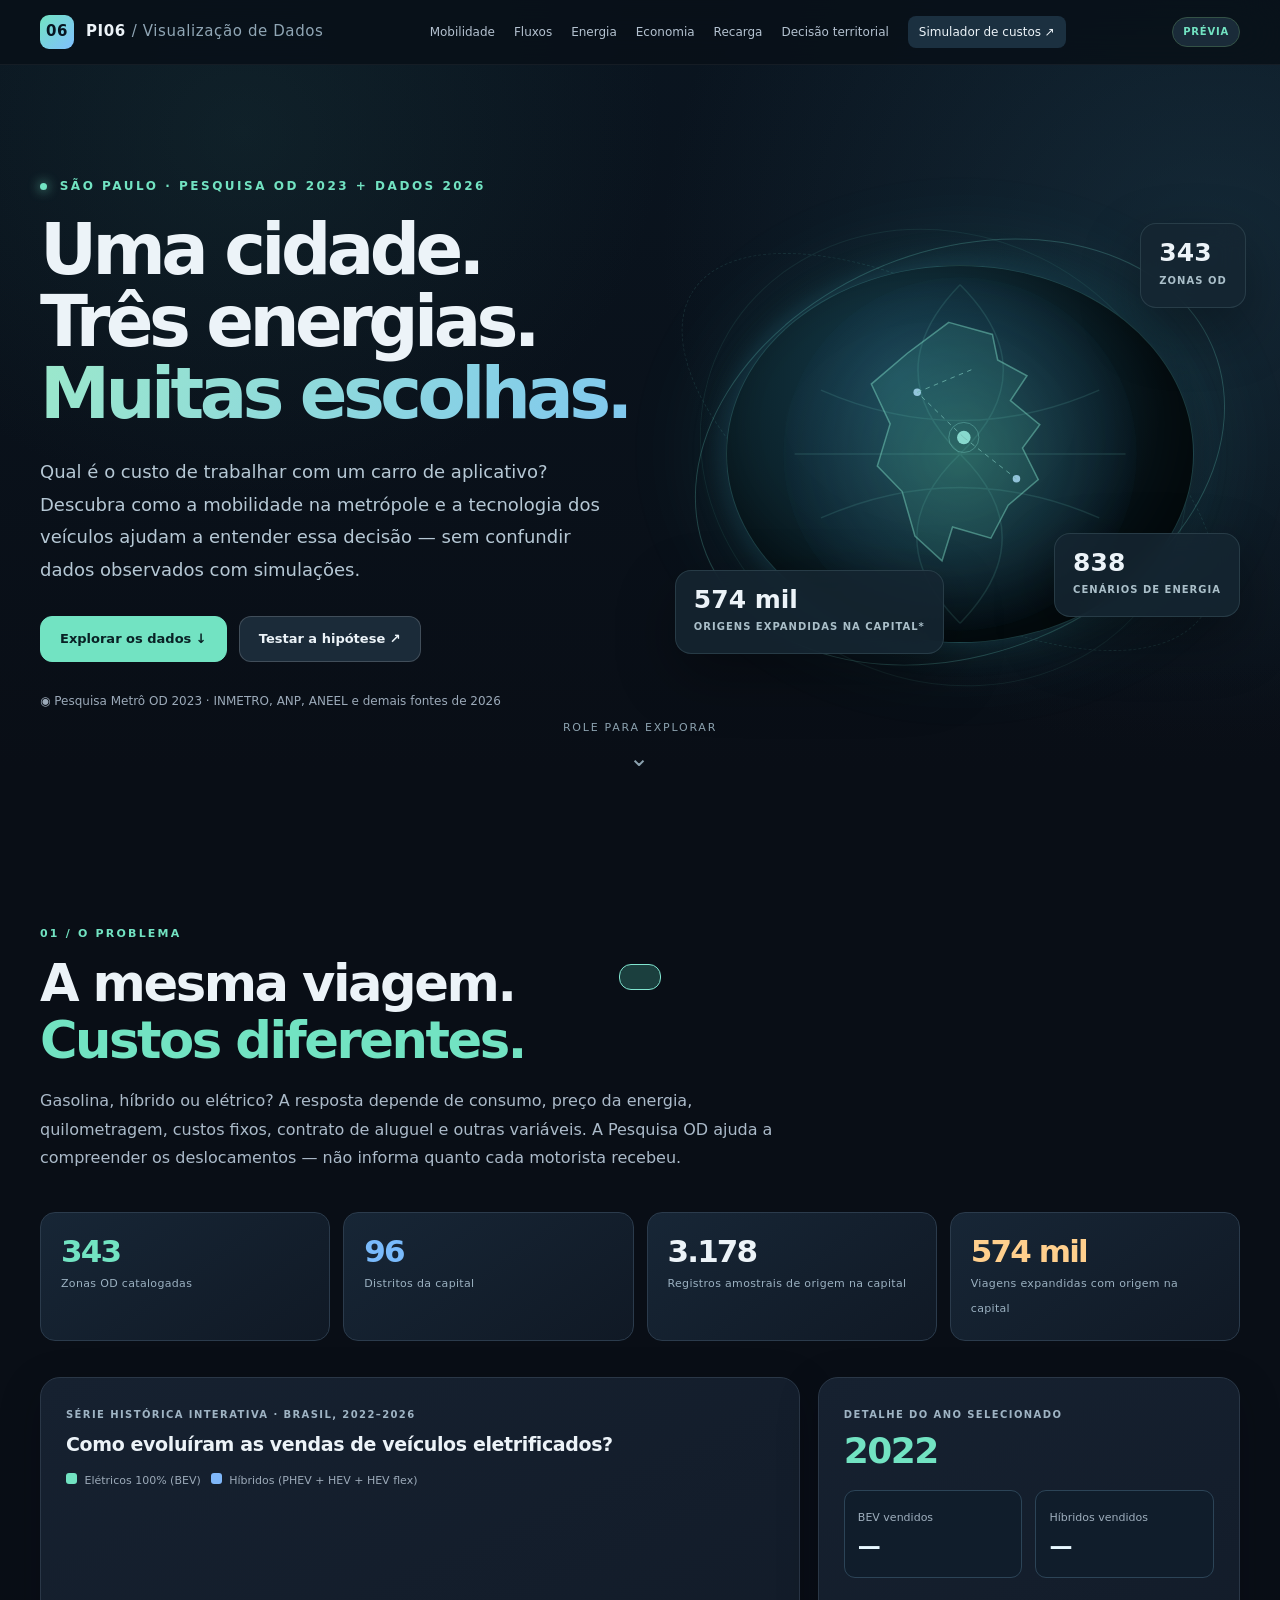
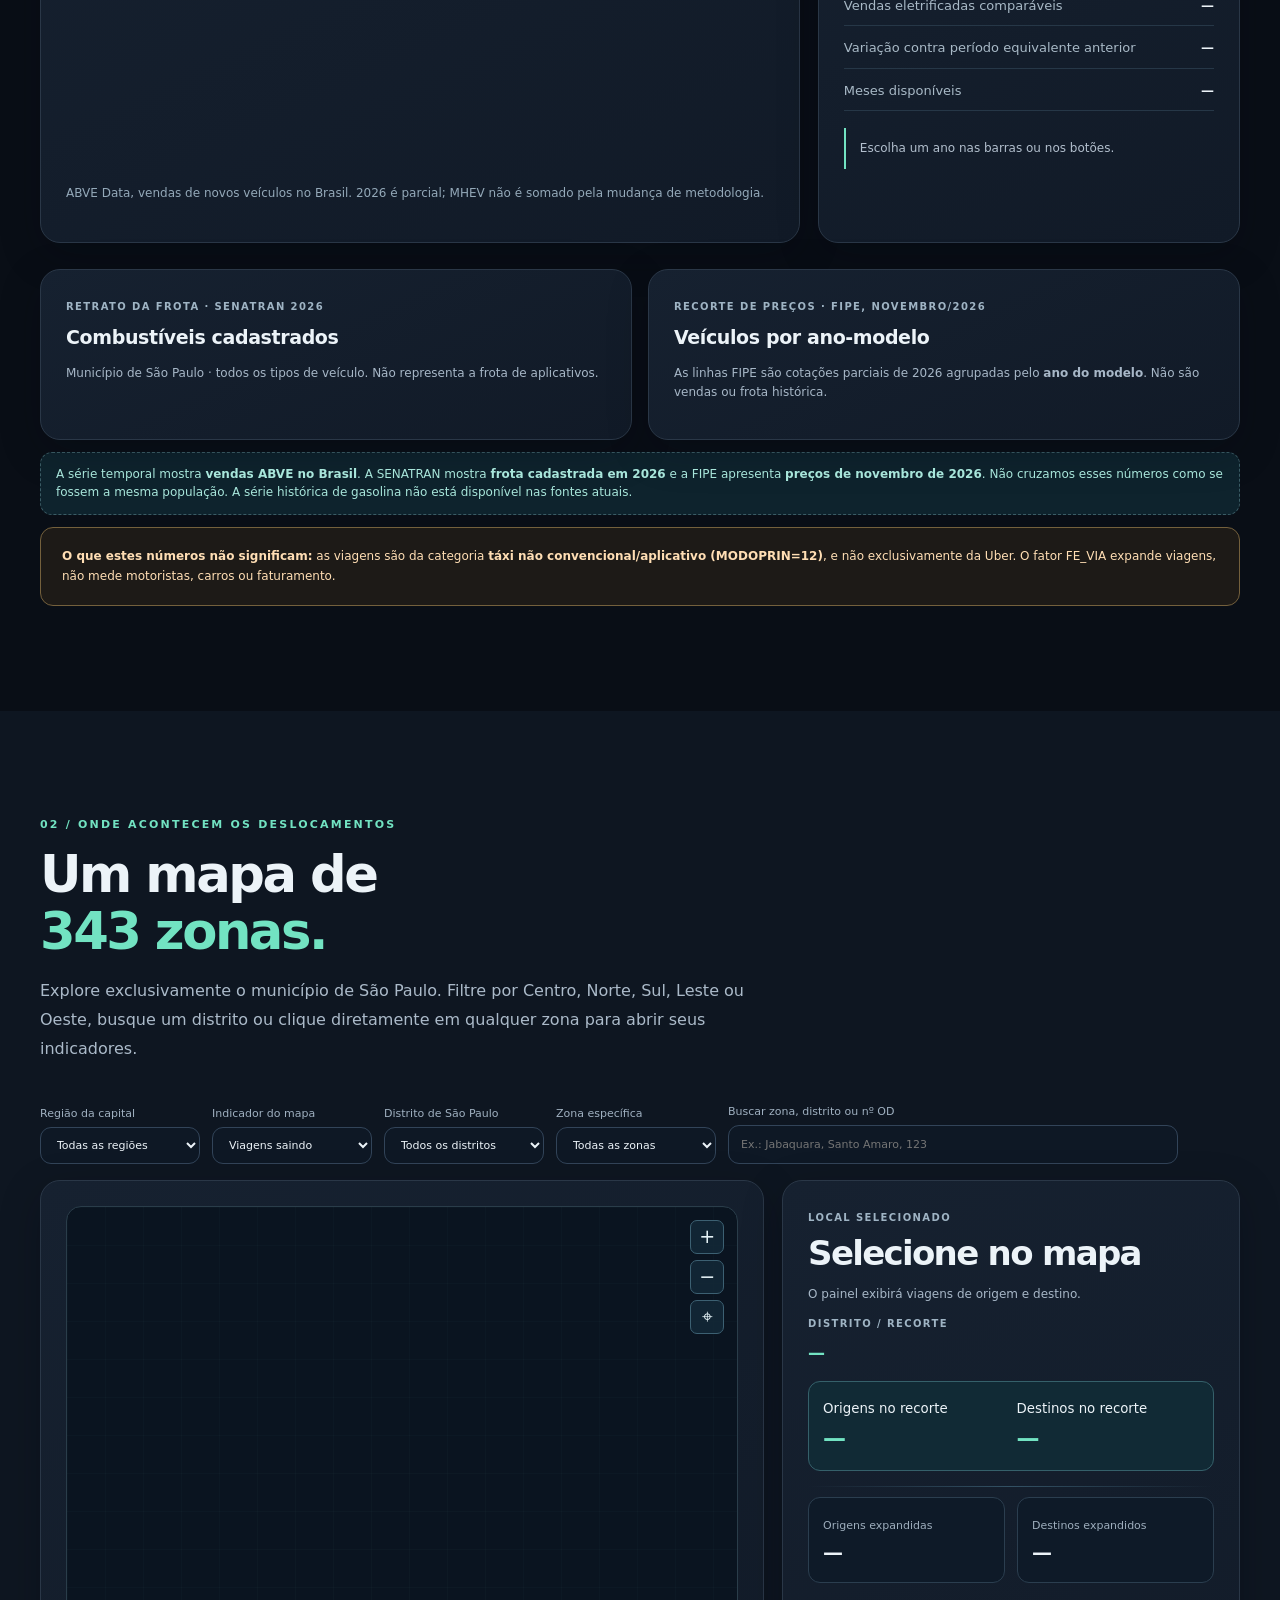
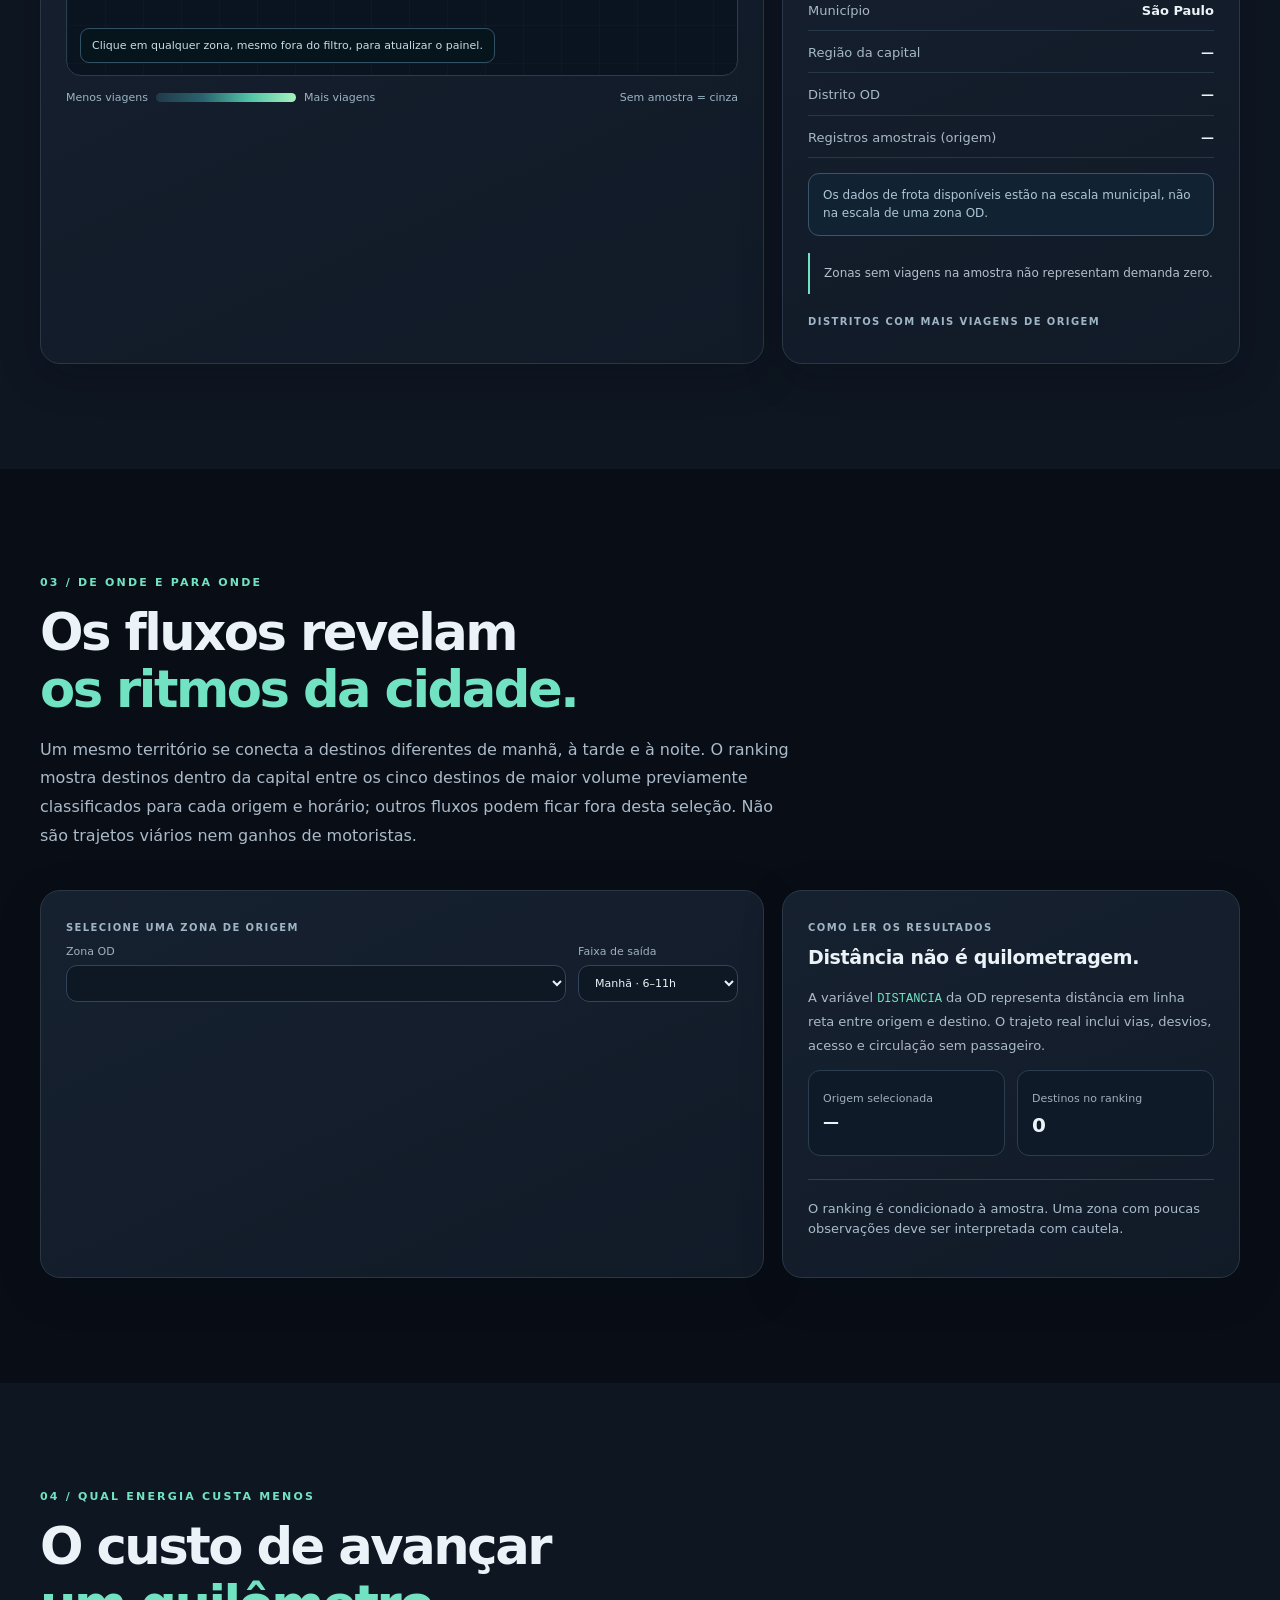
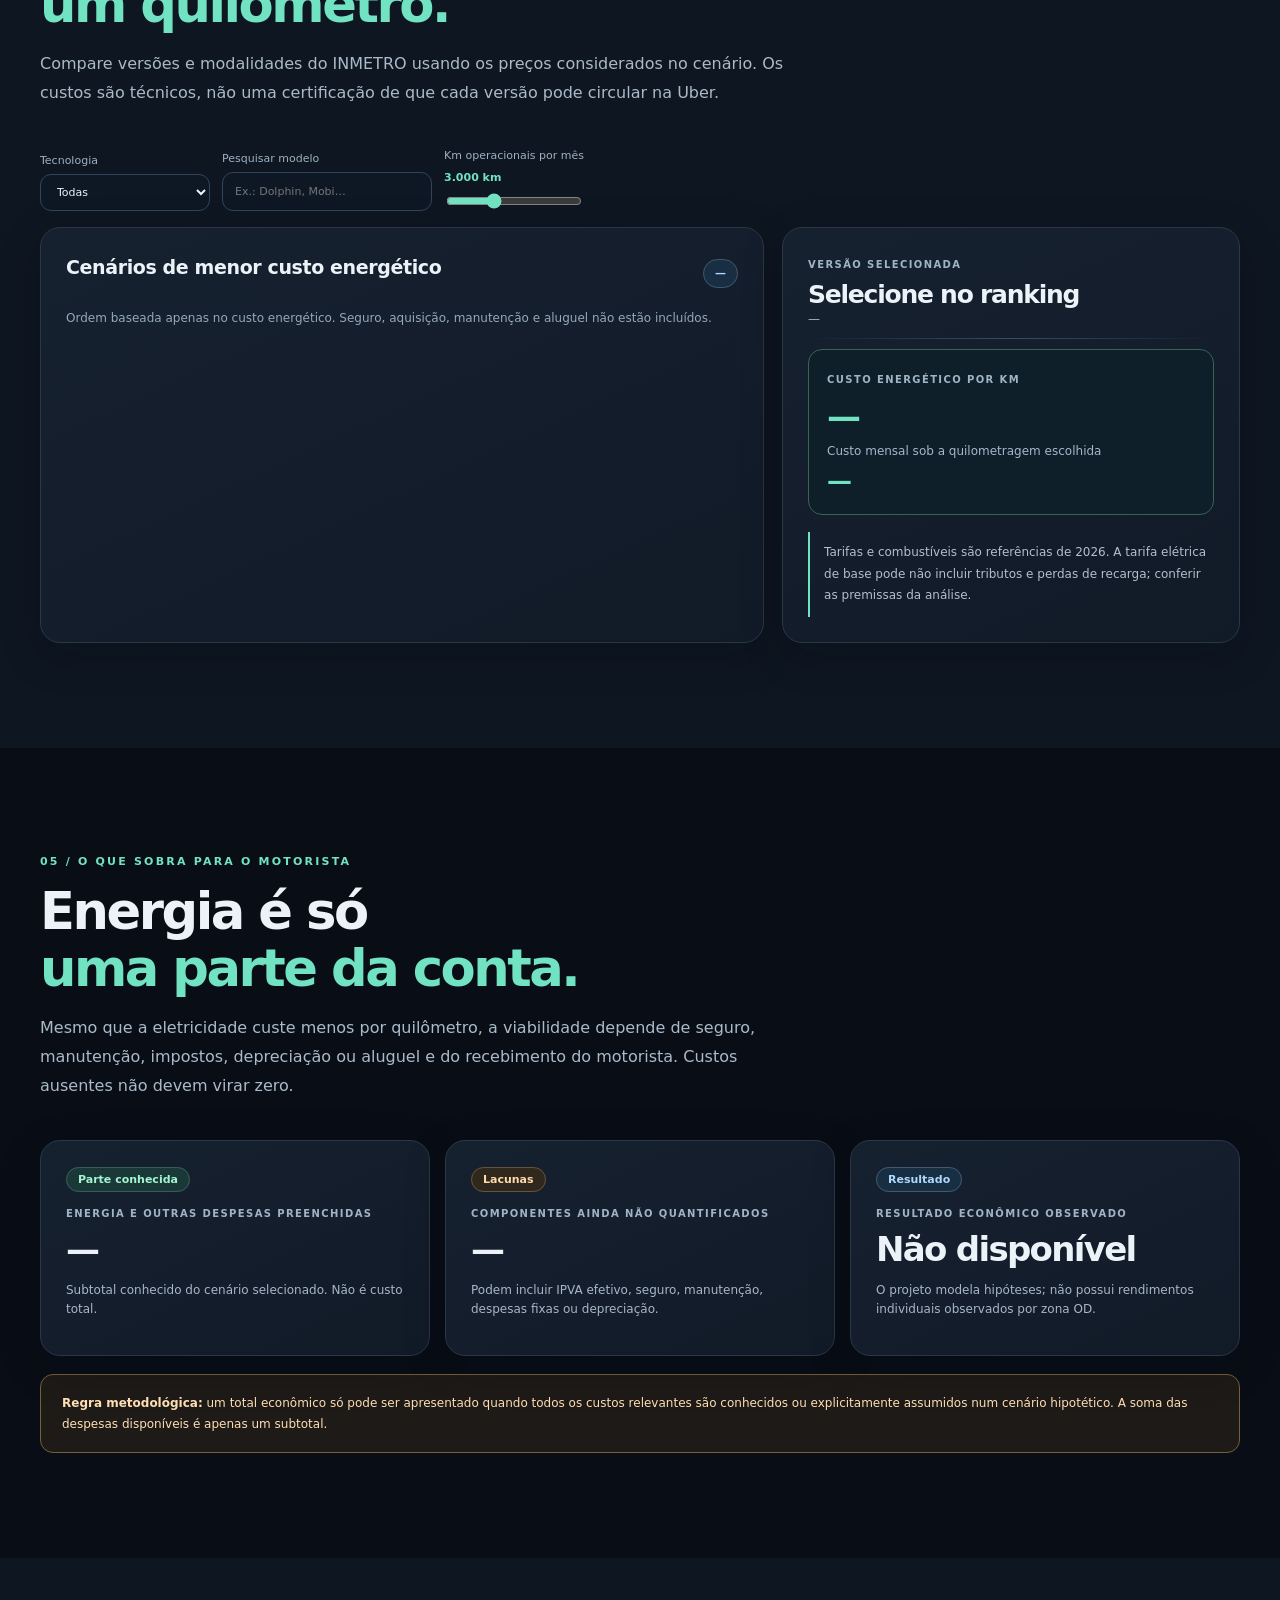
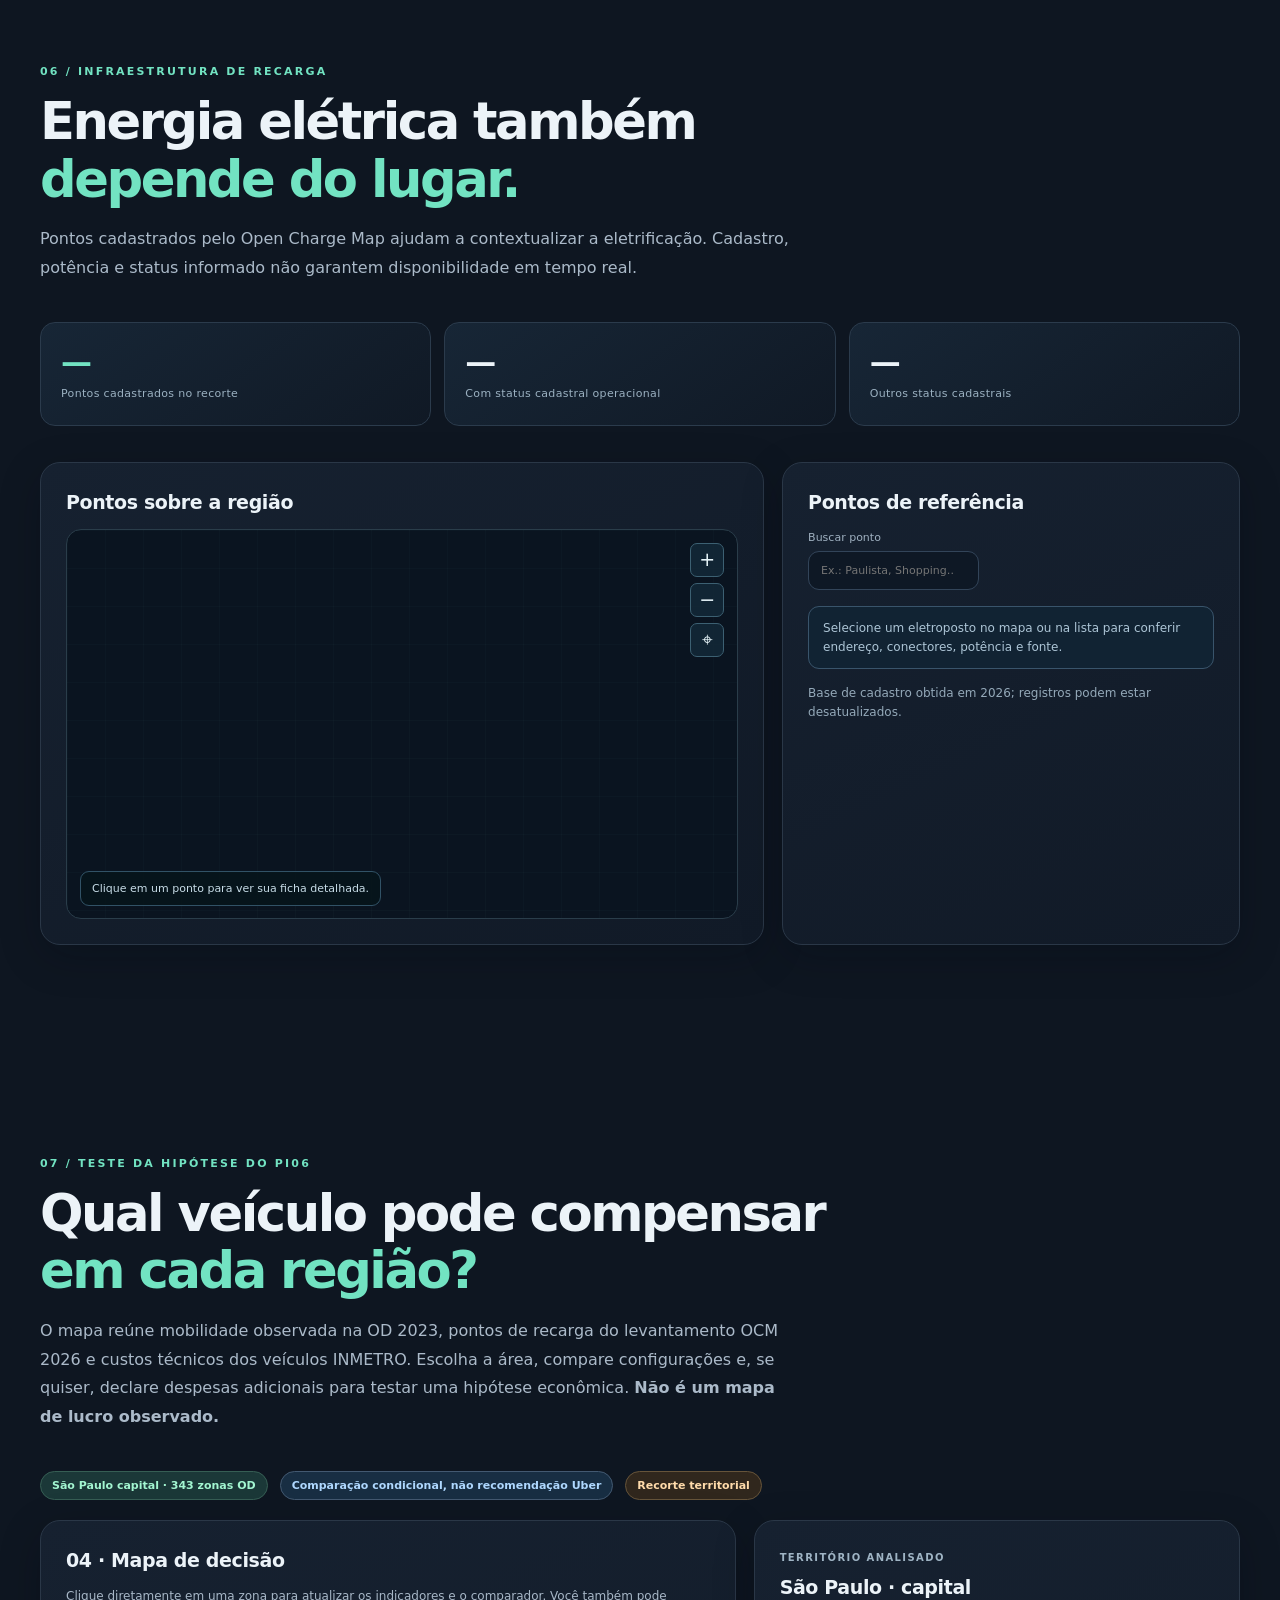
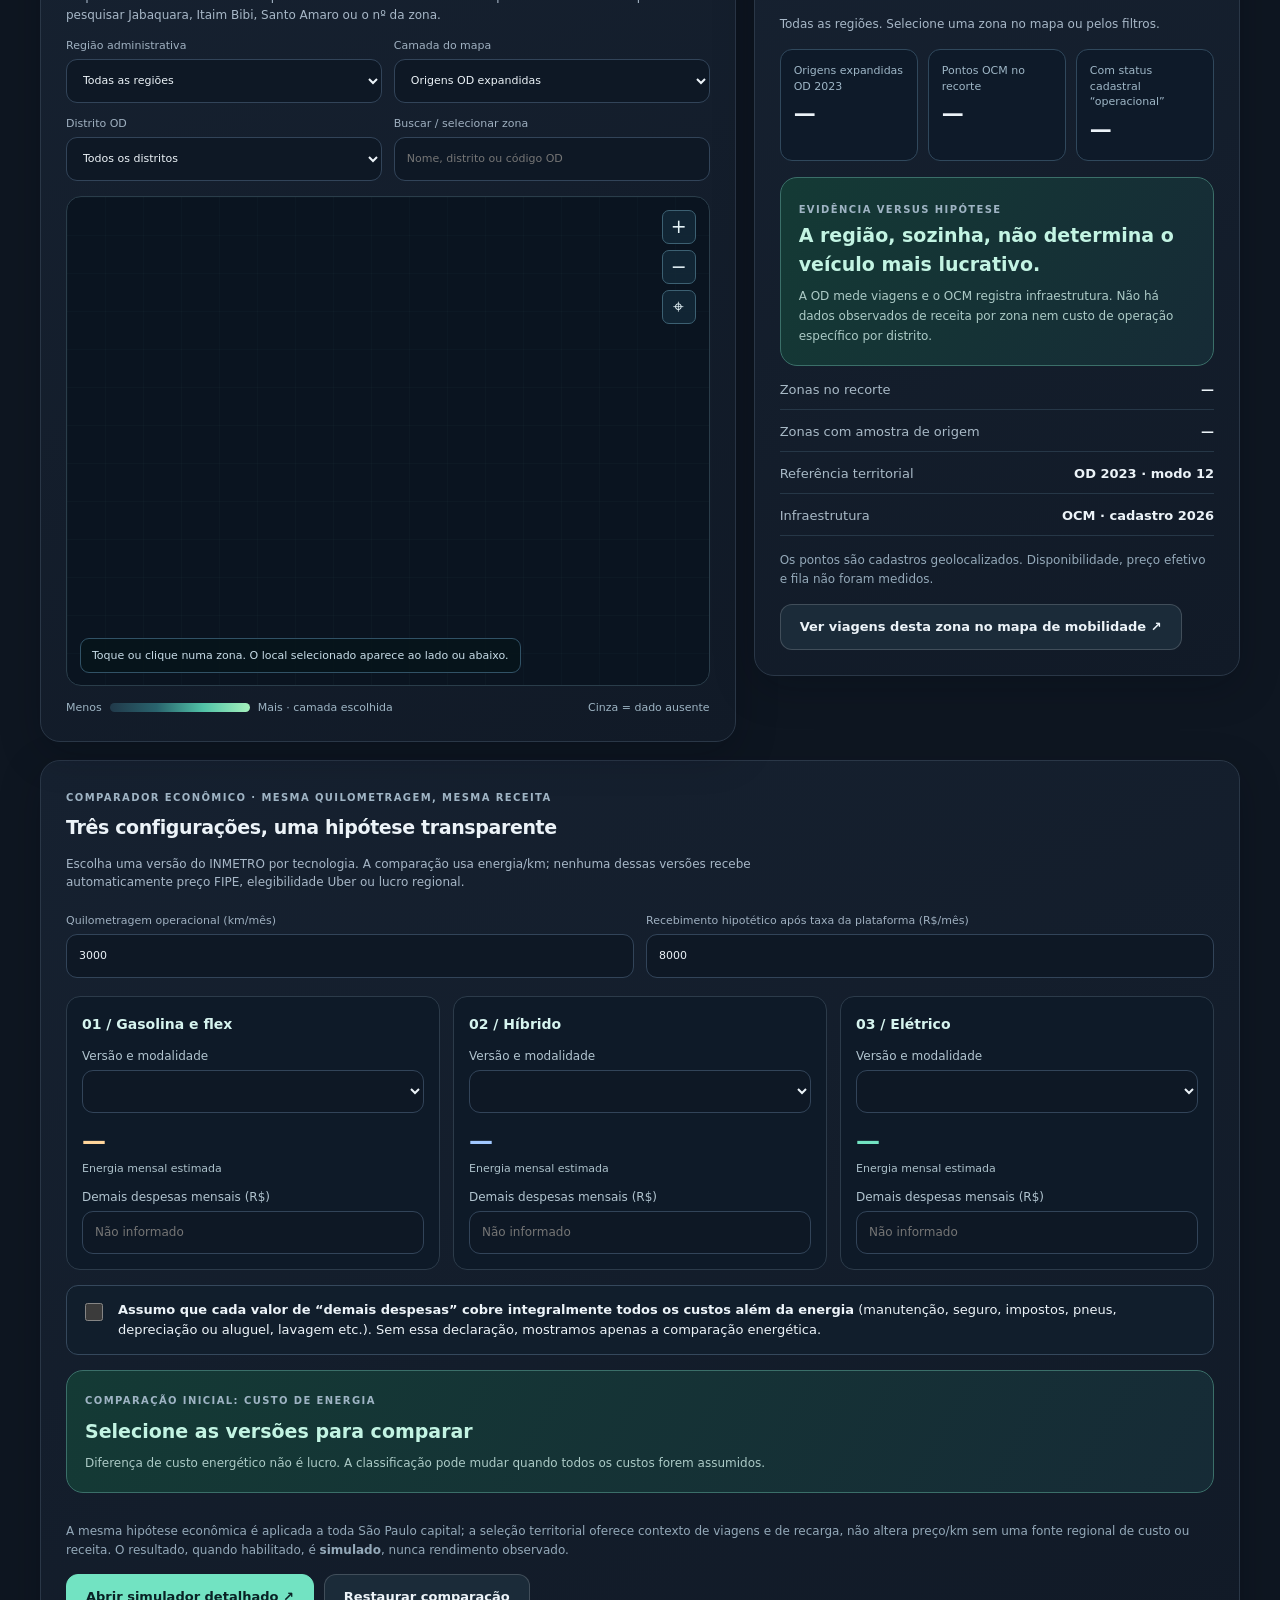
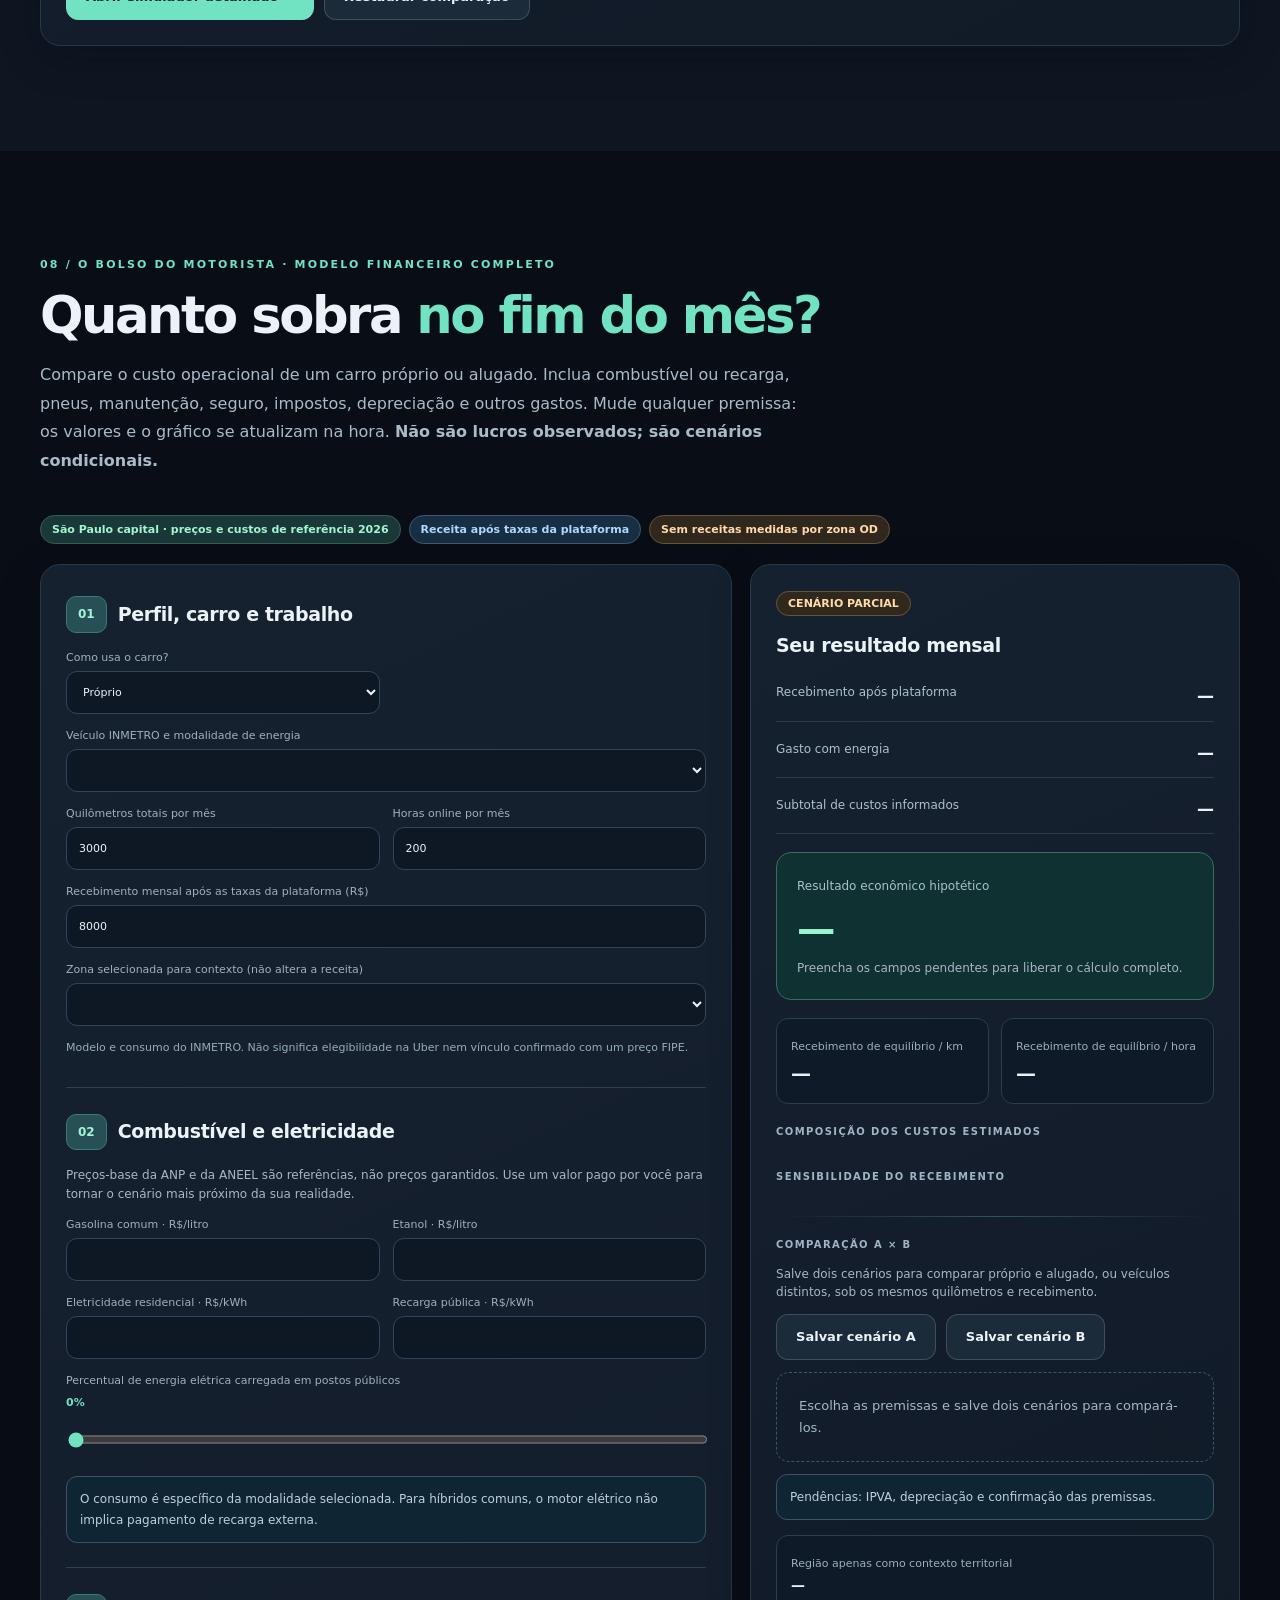
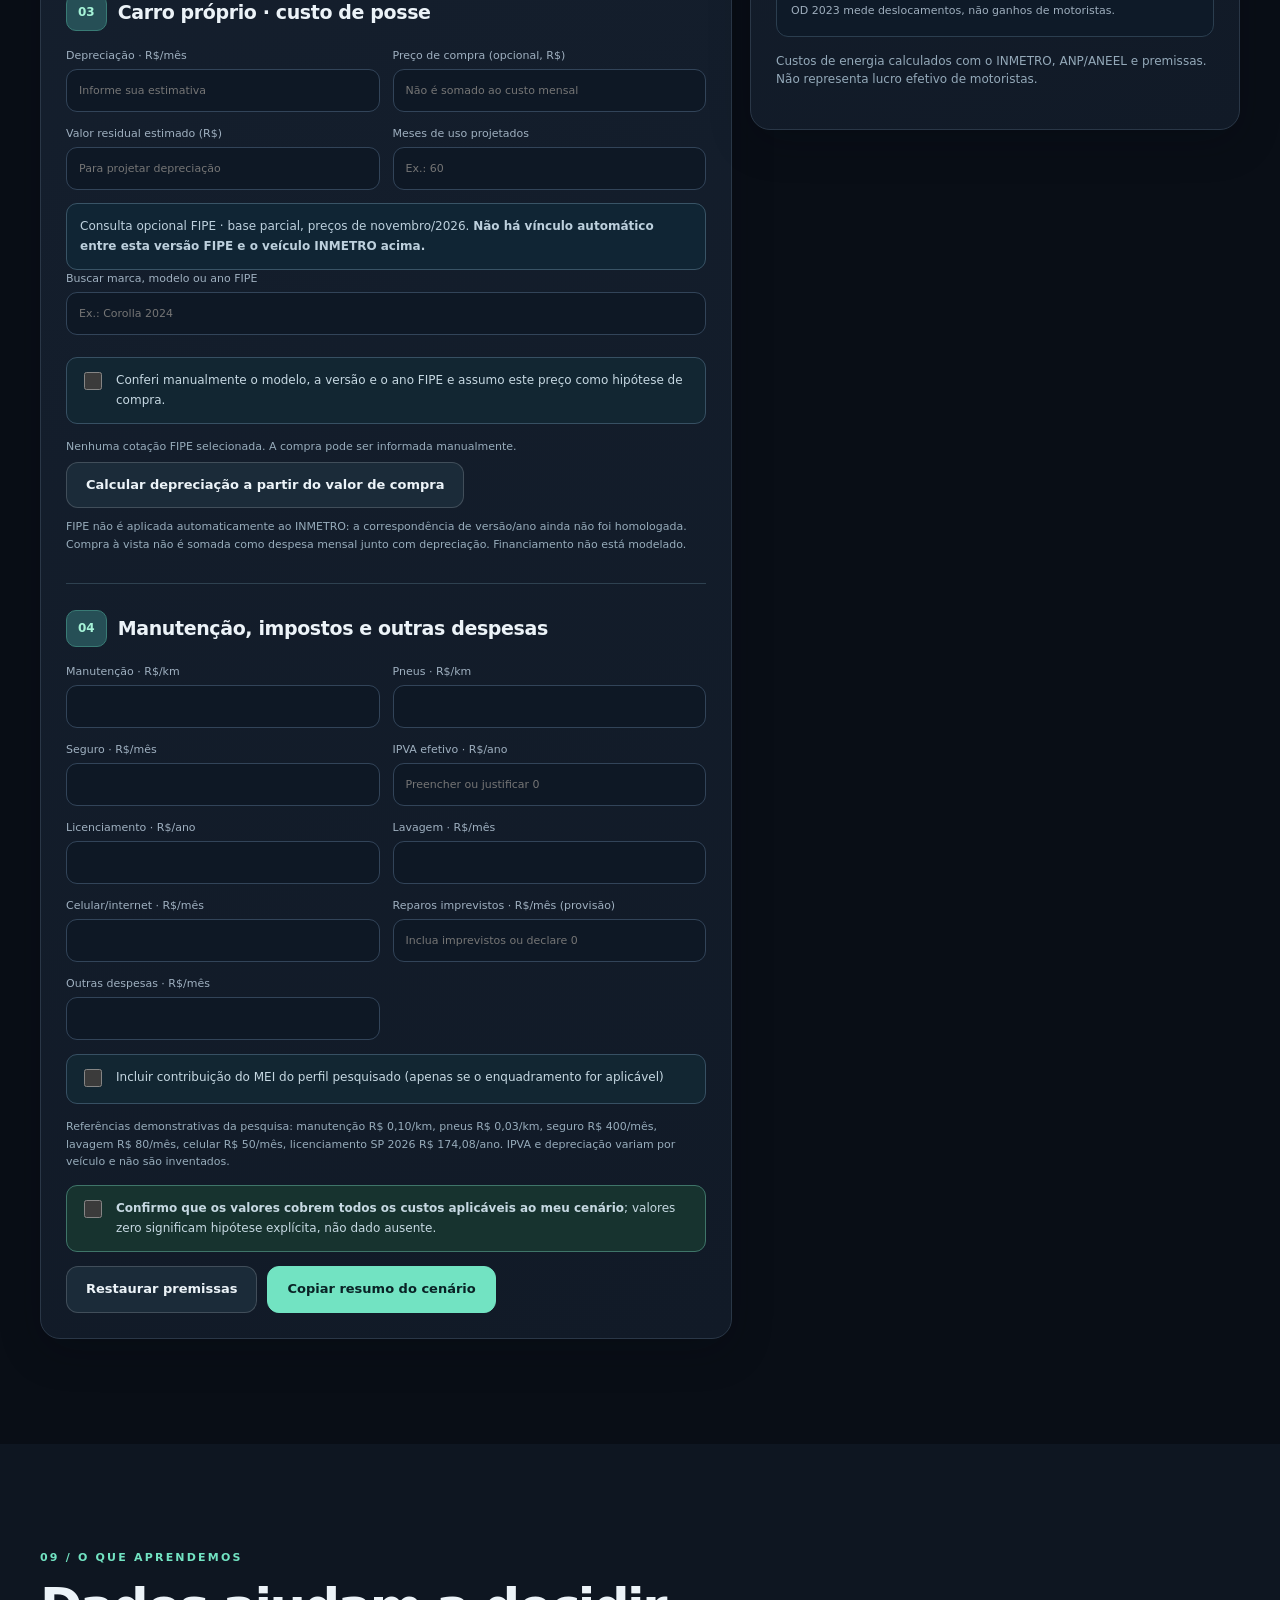
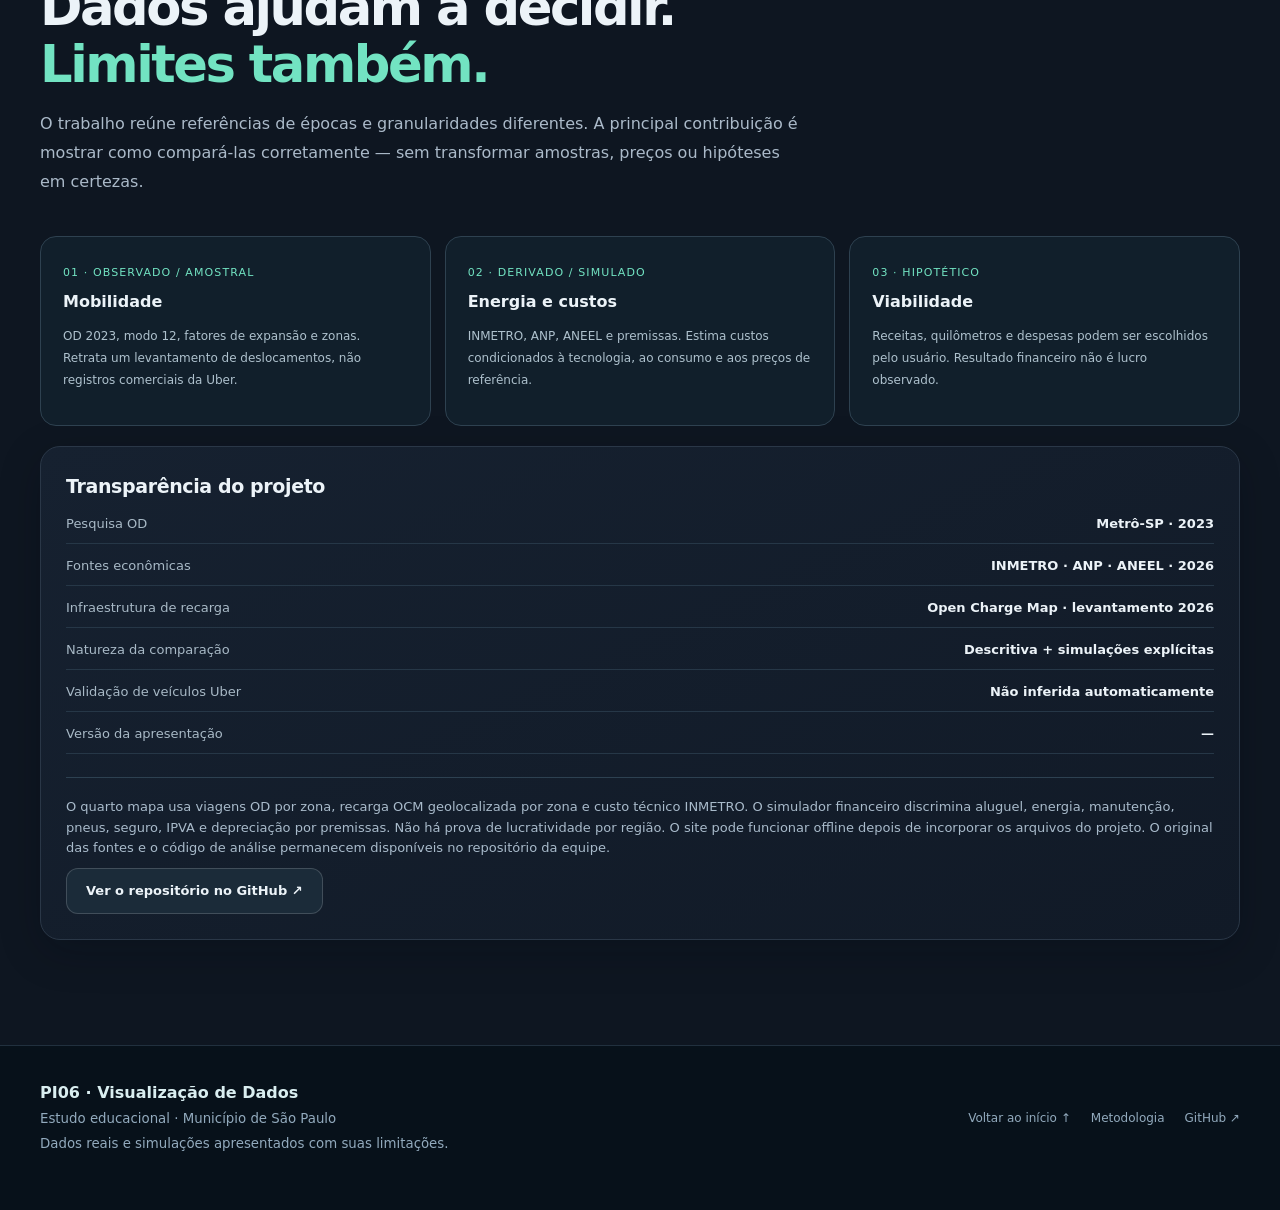
==== commit 6d9e1eaa: "visualizacao-completa" ====
--- a/modelo.html
+++ b/modelo.html
@@ -4,7 +4,7 @@
 <meta charset="utf-8" />
 <meta name="viewport" content="width=device-width, initial-scale=1" />
 <meta name="color-scheme" content="dark" />
-<title>PI06 · Mobilidade, energia e escolha do veículo</title>
+<title>PI06 · Mobilidade, energia e viabilidade do motorista | v2.4</title>
 <style>
 :root{--bg:#090e16;--bg2:#0d1420;--panel:#121c2a;--panel2:#172231;--line:#283447;--ink:#ecf3f8;--muted:#9caab9;--faint:#6e8196;--mint:#72e3c2;--blue:#79bafb;--purple:#be9cff;--yellow:#ffcf8d;--red:#ff8d9b;--radius:20px;--shadow:0 22px 60px #0005}
 *{box-sizing:border-box}html{scroll-behavior:smooth}body{margin:0;background:var(--bg);color:var(--ink);font-family:Inter,"Segoe UI",system-ui,-apple-system,sans-serif;line-height:1.55}::selection{background:#65eacb55}a{color:inherit;text-decoration:none}button,input,select{font:inherit}button{cursor:pointer}button:disabled{opacity:.5;cursor:not-allowed}input,select{background:#0e1825;color:var(--ink);border:1px solid #324459;border-radius:11px;padding:10px 12px;outline:0;min-width:0}input:focus,select:focus{border-color:var(--mint);box-shadow:0 0 0 3px #72e3c21e}button:focus-visible,a:focus-visible{outline:3px solid var(--mint);outline-offset:3px}
@@ -14,6 +14,85 @@
 @media(max-width:1000px){.nav{gap:11px}.nav a{font-size:11px}.wrap{width:min(100% - 40px,1260px)}.hero .wrap{grid-template-columns:1fr}.hero{padding-top:125px}.hero-art{height:380px;max-width:630px;width:100%;margin:0 auto}.twocol{grid-template-columns:1fr}.sticky{position:static}.metrics{grid-template-columns:repeat(2,1fr)}}@media(max-width:700px){.nav a:not(.nav-end){display:none}.hero h1{font-size:52px}.hero{min-height:0}.hero-art{height:320px}.hero-stat{padding:11px}.hero-stat b{font-size:20px}.metrics{grid-template-columns:repeat(2,1fr)}.metric b{font-size:25px}.section{padding:72px 0}.grid3,.howto{grid-template-columns:1fr}.mapbox{height:365px}.controls{gap:9px}.field select{min-width:120px}.card{padding:18px}.footer .wrap{display:block}.footerlinks{margin-top:15px}}
 @media(prefers-reduced-motion:reduce){html{scroll-behavior:auto}*,*:before,*:after{transition:none!important;animation:none!important}}
 @media print{.top,.scrolldown,.mapzoom,.hero-actions{display:none!important}.section{padding:35px 0;page-break-inside:avoid}.hero{min-height:0;padding:50px 0}.card{box-shadow:none}.wrap{width:100%}}
+
+/* PI06 v2.4 — quarto mapa de análise condicional + navegação responsiva. */
+.menu-toggle{display:none;background:#142333;border:1px solid #355161;border-radius:11px;color:#dcf5ef;font-size:13px;font-weight:700;padding:9px 12px}
+.decision-head{display:flex;align-items:center;gap:12px;flex-wrap:wrap;margin-bottom:20px}
+.decision-grid{display:grid;grid-template-columns:minmax(0,1.23fr) minmax(325px,.86fr);gap:18px;align-items:start}
+.decision-controls{display:grid;grid-template-columns:1fr 1fr;gap:12px;margin:20px 0 15px}
+.decision-controls .field,.decision-filter .field{min-width:0}
+.decision-controls input,.decision-controls select,.decision-filter input,.decision-filter select{width:100%;max-width:100%;min-height:44px}
+.decision-map{height:490px}
+.decision-map svg{touch-action:pan-y}
+.decision-map .zone{stroke-width:.95}
+.decision-map .zone.dimmed{opacity:.19}
+.decision-map .zone.selected{opacity:1}
+.decision-map .charging-point{pointer-events:auto;stroke-width:1;stroke:#1d1a13}
+.decision-map .charging-point:focus-visible{stroke:#fff;stroke-width:3}
+.decision-filter{display:grid;grid-template-columns:1fr 1fr;gap:12px;margin-bottom:15px}
+.decision-callout{background:linear-gradient(120deg,#143a35,#162b36);border:1px solid #3b6f69;border-radius:17px;padding:18px;margin:14px 0}
+.decision-callout strong{font-size:19px;display:block;color:#c3f4e3}
+.decision-callout p{font-size:12px;color:#accac6;margin:8px 0 0;line-height:1.65}
+.decision-stats{display:grid;grid-template-columns:repeat(3,minmax(0,1fr));gap:10px;margin:16px 0}
+.decision-stats>div{border:1px solid #30485c;background:#0e1a29;border-radius:12px;padding:13px}
+.decision-stats small{display:block;color:#9eb6c6;font-size:11px;line-height:1.4}
+.decision-stats b{display:block;font-size:22px;white-space:nowrap;margin-top:3px}
+.vehicle-compare{display:grid;grid-template-columns:repeat(3,minmax(0,1fr));gap:13px;margin-top:18px}
+.vehicle-option{padding:15px;background:#0e1a28;border:1px solid #2c3b4a;border-radius:14px;min-width:0}
+.vehicle-option label{display:block;font-size:12px;color:#b1c4cf;margin:10px 0 5px}
+.vehicle-option select,.vehicle-option input{width:100%;min-width:0;max-width:100%;font-size:12px;min-height:43px}
+.vehicle-option strong{font-size:14px;color:#d6f4ef}
+.vehicle-option .value{font-size:24px;font-weight:800;color:var(--mint);display:block;margin:10px 0 0;letter-spacing:-.03em}
+.vehicle-option .value-sub{font-size:11px;color:#acc1ca;display:block}
+.vehicle-option[data-group="Híbrido"] .value{color:#a1c8ff}
+.vehicle-option[data-group="Gasolina"] .value{color:#ffd59b}
+.decision-rank{display:flex;flex-direction:column;gap:10px;margin-top:13px}
+.decision-rank .rank-row{display:grid;grid-template-columns:116px 1fr auto;gap:11px;align-items:center;border-radius:12px;padding:10px;background:#101e2c;border:1px solid #304358}
+.rank-row .rank-label{font-size:12px;color:#b8c9d3;font-weight:700}
+.rank-track{height:10px;background:#2c3a4b;border-radius:20px;overflow:hidden}
+.rank-track>i{display:block;height:100%;border-radius:20px;background:linear-gradient(90deg,#4f90b8,#75e2bf)}
+.rank-row b{font-size:14px;white-space:nowrap}
+.assumption-row{display:flex;align-items:flex-start;gap:12px;margin:15px 0;padding:14px;background:#111e2c;border:1px solid #35485c;border-radius:12px;font-size:13px}
+.assumption-row input{margin-top:3px;width:18px;height:18px;flex:0 0 18px;accent-color:var(--mint)}
+.decision-subtitle{color:#a6bfcb;font-size:13px;margin:12px 0 6px}
+.mobile-note{display:none}
+.compact-controls{display:flex;gap:10px;align-items:center;flex-wrap:wrap}
+.compact-controls .field{flex:1;min-width:140px}
+@media(max-width:1100px){.decision-grid{grid-template-columns:1fr}.decision-map{height:480px}.vehicle-compare{grid-template-columns:repeat(3,1fr)}}
+@media(max-width:850px){.menu-toggle{display:inline-flex;align-items:center;justify-content:center}.top .nav{position:absolute;left:18px;right:18px;top:65px;display:none;flex-direction:column;gap:0;background:#102131;border:1px solid #314b5d;border-radius:15px;padding:8px;box-shadow:0 18px 45px #000a;max-height:70vh;overflow-y:auto}.top .nav.open{display:flex}.top .nav a{display:block;width:100%;padding:12px 14px;font-size:14px}.top .nav a:not(.nav-end){display:block}.top .nav .nav-end{background:#204538}.mode{margin-left:auto}.hero{padding:120px 0 70px}.hero .wrap{gap:16px}}
+@media(max-width:700px){.wrap{width:calc(100% - 28px)}.top .wrap{gap:10px}.brand{gap:8px;font-size:12px}.brandmark{height:30px;width:30px;flex-shrink:0}.brand .brand-caption{display:none}.top .mode{font-size:9px;padding:5px 7px}.hero{padding:100px 0 55px}.hero h1{font-size:clamp(38px,12vw,56px)}.hero .lead{font-size:15px;line-height:1.7}.hero-art{height:260px}.hero-stat{padding:10px 11px}.hs1{right:0}.hs3{right:0}.section{padding:58px 0;scroll-margin-top:74px}.section h2{font-size:clamp(29px,8.5vw,43px)}.section .deck{font-size:14px}.section-head{margin-bottom:23px}.card{padding:16px}.metrics{grid-template-columns:repeat(2,minmax(0,1fr));gap:9px}.metric{padding:12px}.metric b{font-size:22px}.metric span{font-size:10px}.twocol{grid-template-columns:minmax(0,1fr)}.field{min-width:0;width:100%}.field input,.field select{width:100%!important;min-width:0}.controls .field{flex:1 1 170px}.mapbox{height:330px}.mapbox svg{touch-action:pan-y}.mapzoom button{width:44px;height:44px}.maphint{font-size:10px;max-width:68%;padding:7px}.decision-map{height:365px}.decision-controls{grid-template-columns:1fr}.decision-filter{grid-template-columns:1fr}.vehicle-compare{grid-template-columns:1fr}.decision-stats{grid-template-columns:repeat(3,minmax(0,1fr));gap:6px}.decision-stats>div{padding:9px 7px}.decision-stats b{font-size:17px}.decision-stats small{font-size:10px}.decision-rank .rank-row{grid-template-columns:92px 1fr auto;gap:6px;padding:9px}.decision-rank b{font-size:11px}.mobile-note{display:block;color:#b6ceda;font-size:12px;margin-top:8px}.year-totals{grid-template-columns:1fr 1fr}.sources-row{grid-template-columns:1fr}.timeline-chart{height:230px}.maptooltip{max-width:150px}.hero-actions .btn{flex:1 1 auto}}
+@media(max-width:390px){.top .wrap{gap:6px}.brand{font-size:11px}.mode{display:none}.menu-toggle{padding:8px;font-size:12px}.decision-stats b{font-size:14px}.decision-map{height:320px}.year-totals{grid-template-columns:1fr}}
+
+/* v2.4 — prestação de contas do motorista. Sem dependências remotas. */
+.financial-head{display:flex;flex-wrap:wrap;gap:8px;margin:0 0 20px}
+.finance-layout{display:grid;grid-template-columns:minmax(0,1.13fr) minmax(320px,.8fr);gap:18px;align-items:start}
+.finance-form,.finance-results{min-width:0}
+.finance-step{padding:6px 0 24px;margin-bottom:20px;border-bottom:1px solid #2e4150}
+.finance-step:last-child{border-bottom:0;margin-bottom:0;padding-bottom:0}
+.finance-step-title{display:flex;align-items:center;gap:11px;margin-bottom:16px}.finance-step-title>span{background:#264f56;border:1px solid #397b75;color:#a5f3d7;border-radius:10px;padding:8px 11px;font-weight:800;font-size:12px}.finance-step-title h3{margin:0}
+.finance-fields{display:grid;grid-template-columns:repeat(2,minmax(0,1fr));gap:13px;margin:13px 0}
+.finance-fields .field{min-width:0}.finance-fields .field.wide{grid-column:1/-1}.finance-fields input,.finance-fields select,.finance-form .field select,.finance-form .field input{min-width:0;width:100%;max-width:100%;min-height:43px}
+.finance-form input[type=range]{width:100%;padding:0;border:0;accent-color:var(--mint)}
+.finance-form [hidden]{display:none!important}.finance-form .source-note,.source-note{color:#97acbb;font-size:11px;line-height:1.6;margin:10px 0 6px}
+.finance-note{border:1px solid #395466;background:#102534;border-radius:11px;padding:12px 13px;color:#bdd0dd;font-size:12px;line-height:1.7;margin-top:12px}
+.finance-includes{display:grid;grid-template-columns:repeat(2,minmax(0,1fr));gap:10px;padding:14px 0}.finance-includes label{font-size:12px;color:#cbdae3;display:flex;gap:8px;align-items:center}
+.finance-check{display:flex;align-items:flex-start;gap:11px;font-size:12px;line-height:1.65;padding:13px;border:1px solid #375063;border-radius:11px;background:#122632;margin:14px 0;color:#c6d8e2}.finance-check input{flex:0 0 18px;width:18px;height:18px;accent-color:var(--mint);margin-top:1px}.finance-check.finance-confirm{background:#17332f;border-color:#3f7569}
+.finance-overview{display:grid;grid-template-columns:1fr;gap:7px}.finance-overview>div{display:flex;justify-content:space-between;gap:14px;border-bottom:1px solid #283c47;padding:11px 0}.finance-overview small,.finance-result-main small{color:#abc0ca;font-size:12px}.finance-overview strong{font-size:17px;white-space:nowrap;font-variant-numeric:tabular-nums}
+.finance-result-main{border:1px solid #396d60;background:#0f3132;border-radius:15px;padding:20px;margin:18px 0}.finance-result-main .big-num{color:#9bf4cf;margin:8px 0 4px;font-size:clamp(27px,3vw,39px)}.finance-result-main .big-num.negative{color:#ffc28c}.finance-result-main p{line-height:1.65;margin:8px 0 0}
+.finance-results-sticky{position:sticky;top:84px}
+.finance-breakdown{display:flex;flex-direction:column;gap:9px;margin-top:11px}.finance-cost-row{display:grid;grid-template-columns:minmax(0,1fr) 95px;gap:12px;align-items:center;font-size:12px}.finance-cost-row>div{min-width:0}.finance-cost-row .cost-label{display:flex;justify-content:space-between;gap:5px;font-size:11px;color:#b0cbd6;margin-bottom:4px}.finance-cost-row b{font-size:12px;text-align:right}.finance-cost-track{width:100%;height:7px;background:#243b47;border-radius:6px;overflow:hidden}.finance-cost-track>div{height:100%;background:linear-gradient(90deg,#399698,#9ef5cc);border-radius:6px}
+.finance-sensitivity{display:grid;gap:9px;margin-top:12px}.finance-sensitivity-item{display:grid;grid-template-columns:minmax(0,1fr) auto;gap:7px;align-items:center;padding:10px 12px;background:#122737;border:1px solid #304658;border-radius:11px;font-size:12px}.finance-sensitivity-item b{font-variant-numeric:tabular-nums}.finance-sensitivity-item .negative{color:#ffc28c}.finance-sensitivity-item .positive{color:#a1f1cb}
+@media(max-width:1000px){.finance-layout{grid-template-columns:1fr}.finance-results-sticky{position:static}}
+@media(max-width:500px){.finance-fields{grid-template-columns:1fr}.finance-fields .field.wide{grid-column:auto}.finance-includes{grid-template-columns:1fr}.finance-step-title h3{font-size:18px}.finance-form.card,.finance-results.card{padding:17px}.finance-result-main{padding:15px}.finance-overview>div{gap:8px}.finance-overview small{max-width:55%}}
+@media(max-width:700px){
+  .controls>.field{flex:1 1 100%;width:100%;min-width:0}
+  .controls>.field input,.controls>.field select{width:100%;max-width:100%;min-width:0}
+  .hero-art{overflow:hidden}
+}
+.finance-saved{margin:12px 0}.finance-saved-row{display:grid;grid-template-columns:64px minmax(0,1fr) auto;align-items:center;gap:9px;margin:7px 0;padding:10px;background:#142837;border:1px solid #344b5a;border-radius:10px;font-size:11px}.finance-saved-row span{overflow-wrap:anywhere;color:#b6cbd6}.finance-saved-row strong{white-space:nowrap;color:#9decd2}.finance-saved .finance-note{margin:12px 0}
+@media(max-width:500px){.finance-saved-row{grid-template-columns:1fr}.finance-saved-row strong{font-size:15px}}
+.finance-fipe-results{display:grid;gap:6px;margin:8px 0}.finance-fipe-results button{display:flex;flex-direction:column;gap:3px;text-align:left;cursor:pointer;background:#132d3b;border:1px solid #355365;border-radius:9px;padding:10px;color:#d8ebef}.finance-fipe-results button:hover,.finance-fipe-results button:focus-visible{border-color:#9bf3cf;background:#214353}.finance-fipe-results button span{font-size:11px;color:#9edebd}
+
 </style>
 
 <style>
@@ -61,8 +140,8 @@
 </style>
 </head>
 <body>
-<div class="top"><div class="wrap"><a class="brand" href="#inicio"><span class="brandmark">06</span><span>PI06 <span style="font-weight:400;color:#90a6b5">/ Visualização de Dados</span></span></a><nav class="nav" aria-label="Navegação principal"><a href="#mobilidade">Mobilidade</a><a href="#fluxos">Fluxos</a><a href="#energia">Energia</a><a href="#economia">Economia</a><a href="#recarga">Recarga</a><a href="#simulador" class="nav-end">Simulador ↗</a></nav><span class="mode" id="mode">Prévia</span></div><div class="progress" id="progress"></div></div>
-<section id="inicio" class="hero"><div class="wrap"><div><div class="overline"><span class="dot"></span> São Paulo · Pesquisa OD 2023 + dados 2026</div><h1>Uma cidade.<br>Três energias.<br><em>Muitas escolhas.</em></h1><p class="lead">Qual é o custo de trabalhar com um carro de aplicativo? Descubra como a mobilidade na metrópole e a tecnologia dos veículos ajudam a entender essa decisão — sem confundir dados observados com simulações.</p><div class="hero-actions"><a class="btn primary" href="#mobilidade">Explorar os dados ↓</a><a class="btn" href="#simulador">Abrir simulador ↗</a></div><div class="hero-note">◉ Pesquisa Metrô OD 2023 · INMETRO, ANP, ANEEL e demais fontes de 2026</div></div><div class="hero-art" aria-hidden="true"><div class="orb"></div><div class="orbit"></div><div class="orbit two"></div><div class="orbit three"></div><div class="globe"><svg viewBox="0 0 500 500" preserveAspectRatio="xMidYMid meet"><defs><radialGradient id="mesh"><stop stop-color="#6fe9c4" stop-opacity=".3"/><stop offset="1" stop-color="#4f98e0" stop-opacity=".03"/></radialGradient></defs><circle cx="250" cy="250" r="235" fill="url(#mesh)"/><path d="M250 25 Q138 140 250 250T250 475 M250 25 Q365 140 250 250T250 475 M30 250H470 M65 165Q250 246 435 165 M65 335Q250 254 435 335" fill="none" stroke="#7ce3d3" stroke-opacity=".16" stroke-width="2"/><path d="M235 75 L293 91 300 125 339 146 317 179 356 211 333 242 354 284 314 318 291 362 240 347 226 392 190 359 173 300 140 266 157 210 132 157 180 116Z" fill="#4cbea6" fill-opacity=".17" stroke="#87ead1" stroke-opacity=".55" stroke-width="2"/><circle cx="255" cy="228" r="9" fill="#a3fff0"/><circle cx="255" cy="228" r="20" fill="none" stroke="#93f5e3" stroke-opacity=".5"/><circle cx="325" cy="283" r="5" fill="#b0e6ff"/><circle cx="193" cy="168" r="5" fill="#b0e6ff"/><path d="M255 228 325 283M255 228 193 168M193 168 265 138" stroke="#8adacc" stroke-dasharray="6 6" fill="none"/></svg></div><div class="hero-stat hs1"><b id="h-zones">343</b><span>Zonas OD</span></div><div class="hero-stat hs2"><b id="h-trips">574 mil</b><span>Origens expandidas na capital*</span></div><div class="hero-stat hs3"><b id="h-energy">838</b><span>Cenários de energia</span></div></div></div><div class="scrolldown">ROLE PARA EXPLORAR <div style="font-size:24px;margin-top:4px">⌄</div></div></section>
+<div class="top"><div class="wrap"><a class="brand" href="#inicio"><span class="brandmark">06</span><span>PI06 <span class="brand-caption" style="font-weight:400;color:#90a6b5">/ Visualização de Dados</span></span></a><button class="menu-toggle" id="mobile-menu" type="button" aria-expanded="false" aria-controls="main-nav" aria-label="Abrir menu de navegação">☰ Menu</button><nav class="nav" id="main-nav" aria-label="Navegação principal"><a href="#mobilidade">Mobilidade</a><a href="#fluxos">Fluxos</a><a href="#energia">Energia</a><a href="#economia">Economia</a><a href="#recarga">Recarga</a><a href="#viabilidade">Decisão territorial</a><a href="#simulador" class="nav-end">Simulador de custos ↗</a></nav><span class="mode" id="mode">Prévia</span></div><div class="progress" id="progress"></div></div>
+<section id="inicio" class="hero"><div class="wrap"><div><div class="overline"><span class="dot"></span> São Paulo · Pesquisa OD 2023 + dados 2026</div><h1>Uma cidade.<br>Três energias.<br><em>Muitas escolhas.</em></h1><p class="lead">Qual é o custo de trabalhar com um carro de aplicativo? Descubra como a mobilidade na metrópole e a tecnologia dos veículos ajudam a entender essa decisão — sem confundir dados observados com simulações.</p><div class="hero-actions"><a class="btn primary" href="#mobilidade">Explorar os dados ↓</a><a class="btn" href="#viabilidade">Testar a hipótese ↗</a></div><div class="hero-note">◉ Pesquisa Metrô OD 2023 · INMETRO, ANP, ANEEL e demais fontes de 2026</div></div><div class="hero-art" aria-hidden="true"><div class="orb"></div><div class="orbit"></div><div class="orbit two"></div><div class="orbit three"></div><div class="globe"><svg viewBox="0 0 500 500" preserveAspectRatio="xMidYMid meet"><defs><radialGradient id="mesh"><stop stop-color="#6fe9c4" stop-opacity=".3"/><stop offset="1" stop-color="#4f98e0" stop-opacity=".03"/></radialGradient></defs><circle cx="250" cy="250" r="235" fill="url(#mesh)"/><path d="M250 25 Q138 140 250 250T250 475 M250 25 Q365 140 250 250T250 475 M30 250H470 M65 165Q250 246 435 165 M65 335Q250 254 435 335" fill="none" stroke="#7ce3d3" stroke-opacity=".16" stroke-width="2"/><path d="M235 75 L293 91 300 125 339 146 317 179 356 211 333 242 354 284 314 318 291 362 240 347 226 392 190 359 173 300 140 266 157 210 132 157 180 116Z" fill="#4cbea6" fill-opacity=".17" stroke="#87ead1" stroke-opacity=".55" stroke-width="2"/><circle cx="255" cy="228" r="9" fill="#a3fff0"/><circle cx="255" cy="228" r="20" fill="none" stroke="#93f5e3" stroke-opacity=".5"/><circle cx="325" cy="283" r="5" fill="#b0e6ff"/><circle cx="193" cy="168" r="5" fill="#b0e6ff"/><path d="M255 228 325 283M255 228 193 168M193 168 265 138" stroke="#8adacc" stroke-dasharray="6 6" fill="none"/></svg></div><div class="hero-stat hs1"><b id="h-zones">343</b><span>Zonas OD</span></div><div class="hero-stat hs2"><b id="h-trips">574 mil</b><span>Origens expandidas na capital*</span></div><div class="hero-stat hs3"><b id="h-energy">838</b><span>Cenários de energia</span></div></div></div><div class="scrolldown">ROLE PARA EXPLORAR <div style="font-size:24px;margin-top:4px">⌄</div></div></section>
 <section class="section" id="contexto"><div class="wrap"><div class="section-head"><div class="eyebrow">01 / O problema</div><h2>A mesma viagem.<br><span class="light">Custos diferentes.</span></h2><p class="deck">Gasolina, híbrido ou elétrico? A resposta depende de consumo, preço da energia, quilometragem, custos fixos, contrato de aluguel e outras variáveis. A Pesquisa OD ajuda a compreender os deslocamentos — não informa quanto cada motorista recebeu.</p></div><div class="metrics"><div class="metric"><b class="mint" id="k-zones">343</b><span>Zonas OD catalogadas</span></div><div class="metric"><b class="blue" id="k-muns">96</b><span>Distritos da capital</span></div><div class="metric"><b id="k-samples">3.178</b><span>Registros amostrais de origem na capital</span></div><div class="metric"><b class="yellow" id="k-exp">574 mil</b><span>Viagens expandidas com origem na capital</span></div></div>
 <div class="timeline-layout" id="evolucao-eletrificados">
   <div class="card">
@@ -91,8 +170,123 @@
 <section class="section alt" id="energia"><div class="wrap"><div class="section-head"><div class="eyebrow">04 / Qual energia custa menos</div><h2>O custo de avançar<br><span class="light">um quilômetro.</span></h2><p class="deck">Compare versões e modalidades do INMETRO usando os preços considerados no cenário. Os custos são técnicos, não uma certificação de que cada versão pode circular na Uber.</p></div><div class="controls"><label class="field">Tecnologia<select id="energy-group"><option value="">Todas</option><option value="Gasolina">Gasolina / flex / etanol</option><option value="Híbrido">Híbrido</option><option value="Elétrico">Elétrico</option></select></label><label class="field">Pesquisar modelo<input id="energy-search" placeholder="Ex.: Dolphin, Mobi…" type="search" style="min-width:210px"></label><label class="field">Km operacionais por mês <b id="energy-km-label" class="light">3.000 km</b><input id="energy-km" type="range" min="500" max="8000" step="250" value="3000"></label></div><div class="twocol"><div class="card"><div style="display:flex;justify-content:space-between;gap:10px;align-items:center"><h3>Cenários de menor custo energético</h3><span class="pill blue" id="energy-n">—</span></div><div id="energy-bars"></div><p class="meta-note">Ordem baseada apenas no custo energético. Seguro, aquisição, manutenção e aluguel não estão incluídos.</p></div><div class="card"><div class="smallcap">Versão selecionada</div><div class="big-num" id="energy-model" style="font-size:25px">Selecione no ranking</div><div class="sub" id="energy-desc">—</div><div class="separator"></div><div class="pricebox"><div class="smallcap">Custo energético por km</div><div class="big-num" id="energy-perkm">—</div><p class="sub" style="margin:6px 0 0">Custo mensal sob a quilometragem escolhida</p><div class="big-num" id="energy-permonth" style="font-size:25px;margin-top:6px">—</div></div><div class="sidenote">Tarifas e combustíveis são referências de 2026. A tarifa elétrica de base pode não incluir tributos e perdas de recarga; conferir as premissas da análise.</div></div></div></div></section>
 <section class="section" id="economia"><div class="wrap"><div class="section-head"><div class="eyebrow">05 / O que sobra para o motorista</div><h2>Energia é só<br><span class="light">uma parte da conta.</span></h2><p class="deck">Mesmo que a eletricidade custe menos por quilômetro, a viabilidade depende de seguro, manutenção, impostos, depreciação ou aluguel e do recebimento do motorista. Custos ausentes não devem virar zero.</p></div><div class="grid3"><div class="card"><span class="pill green">Parte conhecida</span><div class="smallcap" style="margin-top:15px">Energia e outras despesas preenchidas</div><div class="big-num" id="econ-known">—</div><p class="sub">Subtotal conhecido do cenário selecionado. Não é custo total.</p></div><div class="card"><span class="pill warn">Lacunas</span><div class="smallcap" style="margin-top:15px">Componentes ainda não quantificados</div><div class="big-num" id="econ-missing">—</div><p class="sub">Podem incluir IPVA efetivo, seguro, manutenção, despesas fixas ou depreciação.</p></div><div class="card"><span class="pill blue">Resultado</span><div class="smallcap" style="margin-top:15px">Resultado econômico observado</div><div class="big-num">Não disponível</div><p class="sub">O projeto modela hipóteses; não possui rendimentos individuais observados por zona OD.</p></div></div><div class="notice" style="margin-top:18px"><b>Regra metodológica:</b> um total econômico só pode ser apresentado quando todos os custos relevantes são conhecidos ou explicitamente assumidos num cenário hipotético. A soma das despesas disponíveis é apenas um subtotal.</div></div></section>
 <section class="section alt" id="recarga"><div class="wrap"><div class="section-head"><div class="eyebrow">06 / Infraestrutura de recarga</div><h2>Energia elétrica também<br><span class="light">depende do lugar.</span></h2><p class="deck">Pontos cadastrados pelo Open Charge Map ajudam a contextualizar a eletrificação. Cadastro, potência e status informado não garantem disponibilidade em tempo real.</p></div><div class="metrics" style="grid-template-columns:repeat(3,1fr)"><div class="metric"><b class="mint" id="charge-total">—</b><span>Pontos cadastrados no recorte</span></div><div class="metric"><b id="charge-oper">—</b><span>Com status cadastral operacional</span></div><div class="metric"><b id="charge-unknown">—</b><span>Outros status cadastrais</span></div></div><div class="twocol"><div class="card"><h3>Pontos sobre a região</h3><div class="mapbox" style="height:390px"><div id="charge-map" style="height:100%"></div><div class="maphint">Clique em um ponto para ver sua ficha detalhada.</div><div class="mapzoom"><button type="button" id="charge-zoom-in" title="Aproximar eletropostos">+</button><button type="button" id="charge-zoom-out" title="Afastar eletropostos">−</button><button type="button" id="charge-zoom-reset" title="Visão geral">⌖</button></div></div></div><div class="card"><h3>Pontos de referência</h3><div class="controls"><label class="field">Buscar ponto<input id="charge-search" type="search" placeholder="Ex.: Paulista, Shopping…"></label></div><div id="charge-detail" class="specificity" aria-live="polite">Selecione um eletroposto no mapa ou na lista para conferir endereço, conectores, potência e fonte.</div><div id="charge-list"></div><p class="meta-note">Base de cadastro obtida em 2026; registros podem estar desatualizados.</p></div></div></div></section>
-<section class="section" id="simulador"><div class="wrap"><div class="section-head"><div class="eyebrow">07 / Decisão informada</div><h2>E se fosse<br><span class="light">o seu cenário?</span></h2><p class="deck">Selecione um veículo, escolha os quilômetros e teste um recebimento hipotético. O simulador preserva custos não informados e só estima resultado completo quando você declara uma hipótese para todas as despesas restantes.</p></div><div class="twocol"><div class="card"><h3>Configure seu perfil</h3><div class="controls"><label class="field">Regime<select id="sim-regime"><option value="proprio">Veículo próprio</option><option value="alugado">Veículo alugado</option></select></label><label class="field" style="flex:1">Modelo / versão<select id="sim-vehicle" style="width:100%;max-width:490px"></select></label></div><div class="controls"><label class="field" style="flex:1">Quilometragem operacional mensal <b class="light" id="sim-km-label">3.000 km</b><input id="sim-km" type="range" min="500" max="8000" step="250" value="3000" style="width:100%"></label><label class="field">Horas de trabalho/mês<input id="sim-hours" type="number" min="1" max="450" step="1" value="200" style="width:150px"></label></div><div class="controls"><label class="field">Recebimento mensal após taxas da plataforma (R$)<input id="sim-revenue" type="number" min="0" max="100000" step="100" value="8000" style="width:230px"></label></div><label class="field">Região OD para contexto (não altera os custos)<select id="sim-zone" style="max-width:100%;width:360px"></select></label><div class="separator"></div><div class="smallcap">Custos não informados no modelo</div><div id="sim-costlist" class="sub" style="line-height:1.8"></div><div class="notice" style="margin-top:14px">A opção de assumir os custos pendentes começa ativada <b>apenas para demonstrar o cálculo</b>. O valor é uma hipótese editável, não uma despesa medida. Desmarque-a para voltar ao estado parcial.</div><div style="display:flex;gap:11px;align-items:center;margin:19px 0 10px"><input id="sim-complete" checked type="checkbox" style="accent-color:var(--mint);width:18px;height:18px"><label for="sim-complete" style="font-size:13px">Assumir que o valor abaixo cobre <b>todos</b> os custos ainda pendentes</label></div><label class="field">Total hipotético das despesas pendentes (R$/mês)<input id="sim-extra" type="number" min="0" max="100000" step="50" value="1200" style="width:230px"></label></div><div class="card sticky"><span class="pill green" id="sim-status">PARCIAL — NÃO É LUCRO</span><div class="smallcap" style="margin-top:20px">Custo energético mensal estimado</div><div class="big-num" id="sim-energy">—</div><div class="smallcap" style="margin-top:18px">Subtotal conhecido + variação da energia</div><div class="big-num" style="font-size:27px" id="sim-known">—</div><div class="smallcap" style="margin-top:20px">Custo total sob as hipóteses</div><div class="big-num" id="sim-total">Não disponível</div><div class="simgauge"><div id="sim-gauge" style="width:40%"></div><div class="missing" id="sim-gauge-other" style="width:60%"></div></div><div class="sim-live"><span class="smallcap">Saldo antes das despesas pendentes (não é lucro)</span><b id="sim-provisional">—</b><span class="sub">Recebimento hipotético menos apenas custos identificados.</span></div><div class="smallcap">Resultado econômico hipotético mensal</div><div class="big-num" style="color:var(--mint)" id="sim-result">—</div><div class="split-stat" style="margin-top:17px"><div class="mini"><span>Equilíbrio estimado R$/km</span><b id="sim-breakkm">—</b></div><div class="mini"><span>Equilíbrio estimado R$/hora</span><b id="sim-breakhour">—</b></div></div><div class="mini" style="margin-top:18px"><span>Contexto de mobilidade da região OD escolhida</span><b style="font-size:15px" id="sim-zone-context">—</b><span>Este indicador territorial não modifica o resultado econômico do veículo.</span></div><p class="meta-note" id="sim-explanation">Preencha todas as despesas pendentes para obter um resultado ilustrativo. Nenhum valor é uma renda observada.</p></div></div></div></section>
-<section class="section alt" id="metodo"><div class="wrap"><div class="section-head"><div class="eyebrow">08 / O que aprendemos</div><h2>Dados ajudam a decidir.<br><span class="light">Limites também.</span></h2><p class="deck">O trabalho reúne referências de épocas e granularidades diferentes. A principal contribuição é mostrar como compará-las corretamente — sem transformar amostras, preços ou hipóteses em certezas.</p></div><div class="howto"><article><span>01 · OBSERVADO / AMOSTRAL</span><h4>Mobilidade</h4><p>OD 2023, modo 12, fatores de expansão e zonas. Retrata um levantamento de deslocamentos, não registros comerciais da Uber.</p></article><article><span>02 · DERIVADO / SIMULADO</span><h4>Energia e custos</h4><p>INMETRO, ANP, ANEEL e premissas. Estima custos condicionados à tecnologia, ao consumo e aos preços de referência.</p></article><article><span>03 · HIPOTÉTICO</span><h4>Viabilidade</h4><p>Receitas, quilômetros e despesas podem ser escolhidos pelo usuário. Resultado financeiro não é lucro observado.</p></article></div><div class="card" style="margin-top:20px"><h3>Transparência do projeto</h3><div class="info-rows"><div class="info-row"><span>Pesquisa OD</span><b>Metrô-SP · 2023</b></div><div class="info-row"><span>Fontes econômicas</span><b>INMETRO · ANP · ANEEL · 2026</b></div><div class="info-row"><span>Infraestrutura de recarga</span><b>Open Charge Map · levantamento 2026</b></div><div class="info-row"><span>Natureza da comparação</span><b>Descritiva + simulações explícitas</b></div><div class="info-row"><span>Validação de veículos Uber</span><b>Não inferida automaticamente</b></div><div class="info-row"><span>Versão da apresentação</span><b id="site-version">—</b></div></div><div class="quote">O site pode funcionar offline depois de incorporar os arquivos do projeto. O original das fontes e o código de análise permanecem disponíveis no repositório da equipe.</div><a class="btn" style="margin-top:10px" href="https://github.com/DanielBaptista01/PI06-Visualizacao_de_dados" target="_blank" rel="noopener noreferrer">Ver o repositório no GitHub ↗</a></div></div></section>
+
+<section class="section alt" id="viabilidade"><div class="wrap">
+  <div class="section-head"><div class="eyebrow">07 / Teste da hipótese do PI06</div>
+  <h2>Qual veículo pode compensar <span class="light">em cada região?</span></h2>
+  <p class="deck">O mapa reúne mobilidade observada na OD 2023, pontos de recarga do levantamento OCM 2026 e custos técnicos dos veículos INMETRO. Escolha a área, compare configurações e, se quiser, declare despesas adicionais para testar uma hipótese econômica. <b>Não é um mapa de lucro observado.</b></p></div>
+  <div class="decision-head"><span class="pill green">São Paulo capital · 343 zonas OD</span><span class="pill blue">Comparação condicional, não recomendação Uber</span><span class="pill warn" id="decision-quality">Recorte territorial</span></div>
+  <div class="decision-grid">
+    <div class="card">
+      <h3>04 · Mapa de decisão</h3><p class="sub">Clique diretamente em uma zona para atualizar os indicadores e o comparador. Você também pode pesquisar Jabaquara, Itaim Bibi, Santo Amaro ou o nº da zona.</p>
+      <div class="decision-filter">
+        <label class="field">Região administrativa<select id="decision-region"><option value="">Todas as regiões</option><option>Centro</option><option>Norte</option><option>Sul</option><option>Leste</option><option>Oeste</option></select></label>
+        <label class="field">Camada do mapa<select id="decision-layer"><option value="viagens_origem_expandidas">Origens OD expandidas</option><option value="pontos_ocm_cadastrados">Pontos OCM cadastrados por zona</option></select></label>
+        <label class="field">Distrito OD<select id="decision-district"><option value="">Todos os distritos</option></select></label>
+        <label class="field">Buscar / selecionar zona<input type="search" list="decision-zones" id="decision-search" placeholder="Nome, distrito ou código OD" autocomplete="off"><datalist id="decision-zones"></datalist></label>
+      </div>
+      <div class="mapbox decision-map" id="decision-map-container"><div id="decision-map" style="position:absolute;inset:0"></div>
+         <div class="mapzoom"><button id="decision-zoom-in" type="button" aria-label="Aproximar mapa">+</button><button id="decision-zoom-out" type="button" aria-label="Afastar mapa">−</button><button id="decision-zoom-reset" type="button" aria-label="Visão geral">⌖</button></div>
+         <div class="maphint">Toque ou clique numa zona. O local selecionado aparece ao lado ou abaixo.</div>
+      </div>
+      <div class="legend"><span>Menos</span><div class="gradbar"></div><span>Mais · camada escolhida</span><span style="margin-left:auto">Cinza = dado ausente</span></div>
+      <p class="mobile-note">No celular: deslize a página normalmente, toque em uma zona e use os botões +/− para aproximar.</p>
+    </div>
+    <div class="card" aria-live="polite">
+      <div class="smallcap">Território analisado</div><h3 id="decision-name">São Paulo · capital</h3><p class="sub" id="decision-desc">Todas as regiões. Selecione uma zona no mapa ou pelos filtros.</p>
+      <div class="decision-stats"><div><small>Origens expandidas OD 2023</small><b id="decision-trips">—</b></div><div><small>Pontos OCM no recorte</small><b id="decision-chargers">—</b></div><div><small>Com status cadastral “operacional”</small><b id="decision-operational">—</b></div></div>
+      <div class="decision-callout"><span class="smallcap">Evidência versus hipótese</span><strong id="decision-verdict">A região, sozinha, não determina o veículo mais lucrativo.</strong><p id="decision-reason">A OD mede viagens e o OCM registra infraestrutura. Não há dados observados de receita por zona nem custo de operação específico por distrito.</p></div>
+      <div class="info-rows"><div class="info-row"><span>Zonas no recorte</span><b id="decision-count">—</b></div><div class="info-row"><span>Zonas com amostra de origem</span><b id="decision-samples">—</b></div><div class="info-row"><span>Referência territorial</span><b>OD 2023 · modo 12</b></div><div class="info-row"><span>Infraestrutura</span><b>OCM · cadastro 2026</b></div></div>
+      <p class="meta-note" id="decision-charge-detail">Os pontos são cadastros geolocalizados. Disponibilidade, preço efetivo e fila não foram medidos.</p>
+      <button class="btn" id="decision-open-mobility" type="button">Ver viagens desta zona no mapa de mobilidade ↗</button>
+    </div>
+  </div>
+  <div class="card" style="margin-top:18px"><div class="section-head" style="margin-bottom:12px"><div class="smallcap">Comparador econômico · mesma quilometragem, mesma receita</div><h3>Três configurações, uma hipótese transparente</h3><p class="sub">Escolha uma versão do INMETRO por tecnologia. A comparação usa energia/km; nenhuma dessas versões recebe automaticamente preço FIPE, elegibilidade Uber ou lucro regional.</p></div>
+    <div class="decision-controls">
+      <label class="field">Quilometragem operacional (km/mês)<input id="decision-km" type="number" min="100" max="30000" step="100" value="3000" inputmode="numeric"></label>
+      <label class="field">Recebimento hipotético após taxa da plataforma (R$/mês)<input id="decision-revenue" type="number" min="0" max="150000" step="100" value="8000" inputmode="decimal"></label>
+    </div>
+    <div class="vehicle-compare">
+      <div class="vehicle-option" data-group="Gasolina"><strong>01 / Gasolina e flex</strong><label for="decision-gas">Versão e modalidade</label><select id="decision-gas"></select><span class="value" id="decision-gas-value">—</span><span class="value-sub">Energia mensal estimada</span><label for="decision-gas-extra">Demais despesas mensais (R$)</label><input id="decision-gas-extra" type="number" min="0" step="50" placeholder="Não informado" inputmode="decimal"></div>
+      <div class="vehicle-option" data-group="Híbrido"><strong>02 / Híbrido</strong><label for="decision-hyb">Versão e modalidade</label><select id="decision-hyb"></select><span class="value" id="decision-hyb-value">—</span><span class="value-sub">Energia mensal estimada</span><label for="decision-hyb-extra">Demais despesas mensais (R$)</label><input id="decision-hyb-extra" type="number" min="0" step="50" placeholder="Não informado" inputmode="decimal"></div>
+      <div class="vehicle-option" data-group="Elétrico"><strong>03 / Elétrico</strong><label for="decision-ev">Versão e modalidade</label><select id="decision-ev"></select><span class="value" id="decision-ev-value">—</span><span class="value-sub">Energia mensal estimada</span><label for="decision-ev-extra">Demais despesas mensais (R$)</label><input id="decision-ev-extra" type="number" min="0" step="50" placeholder="Não informado" inputmode="decimal"></div>
+    </div>
+    <div class="assumption-row"><input type="checkbox" id="decision-confirm"><label for="decision-confirm"><b>Assumo que cada valor de “demais despesas” cobre integralmente todos os custos além da energia</b> (manutenção, seguro, impostos, pneus, depreciação ou aluguel, lavagem etc.). Sem essa declaração, mostramos apenas a comparação energética.</label></div>
+    <div class="decision-callout"><div class="smallcap" id="decision-ranking-title">Comparação inicial: custo de energia</div><strong id="decision-winner">Selecione as versões para comparar</strong><p id="decision-winner-note">Diferença de custo energético não é lucro. A classificação pode mudar quando todos os custos forem assumidos.</p></div>
+    <div class="decision-rank" id="decision-ranking"></div>
+    <p class="meta-note">A mesma hipótese econômica é aplicada a toda São Paulo capital; a seleção territorial oferece contexto de viagens e de recarga, não altera preço/km sem uma fonte regional de custo ou receita. O resultado, quando habilitado, é <b>simulado</b>, nunca rendimento observado.</p>
+    <div class="compact-controls"><a href="#simulador" class="btn primary">Abrir simulador detalhado ↗</a><button type="button" class="btn" id="decision-reset">Restaurar comparação</button></div>
+  </div>
+</div></section>
+
+<section class="section" id="simulador"><div class="wrap">
+<div class="section-head"><div class="eyebrow">08 / O bolso do motorista · modelo financeiro completo</div><h2>Quanto sobra <span class="light">no fim do mês?</span></h2>
+<p class="deck">Compare o custo operacional de um carro próprio ou alugado. Inclua combustível ou recarga, pneus, manutenção, seguro, impostos, depreciação e outros gastos. Mude qualquer premissa: os valores e o gráfico se atualizam na hora. <b>Não são lucros observados; são cenários condicionais.</b></p></div>
+<div class="financial-head"><span class="pill green">São Paulo capital · preços e custos de referência 2026</span><span class="pill blue">Receita após taxas da plataforma</span><span class="pill warn">Sem receitas medidas por zona OD</span></div>
+<div class="finance-layout">
+ <div class="finance-form card">
+ <div class="finance-step"><div class="finance-step-title"><span>01</span><h3>Perfil, carro e trabalho</h3></div><div class="finance-fields">
+ <label class="field">Como usa o carro?<select id="fin-regime"><option value="proprio">Próprio</option><option value="alugado">Alugado</option></select></label>
+ <label class="field wide">Veículo INMETRO e modalidade de energia<select id="fin-vehicle"></select></label>
+ <label class="field">Quilômetros totais por mês<input type="number" id="fin-km" value="3000" min="100" max="30000" step="100" inputmode="numeric"></label>
+ <label class="field">Horas online por mês<input type="number" id="fin-hours" value="200" min="1" max="450" step="10" inputmode="numeric"></label>
+ <label class="field wide">Recebimento mensal após as taxas da plataforma (R$)<input type="number" id="fin-revenue" value="8000" min="0" max="150000" step="100" inputmode="decimal"></label>
+ <label class="field wide">Zona selecionada para contexto (não altera a receita)<select id="sim-zone"></select></label>
+ </div><p class="source-note" id="fin-model-note">Modelo e consumo do INMETRO. Não significa elegibilidade na Uber nem vínculo confirmado com um preço FIPE.</p></div>
+ <div class="finance-step"><div class="finance-step-title"><span>02</span><h3>Combustível e eletricidade</h3></div>
+ <p class="sub">Preços-base da ANP e da ANEEL são referências, não preços garantidos. Use um valor pago por você para tornar o cenário mais próximo da sua realidade.</p>
+ <div class="finance-fields"><label class="field">Gasolina comum · R$/litro<input id="fin-gas-price" type="number" min="0.01" step="0.01" inputmode="decimal"></label>
+ <label class="field">Etanol · R$/litro<input id="fin-eth-price" type="number" min="0.01" step="0.01" inputmode="decimal"></label>
+ <label class="field">Eletricidade residencial · R$/kWh<input id="fin-home-price" type="number" min="0.01" step="0.01" inputmode="decimal"></label>
+ <label class="field">Recarga pública · R$/kWh<input id="fin-public-price" type="number" min="0.01" step="0.01" inputmode="decimal"></label>
+ </div>
+ <div id="fin-electric-fields" class="finance-fields"><label class="field wide">Percentual de energia elétrica carregada em postos públicos <b id="fin-public-label" class="light">0%</b><input id="fin-public-share" type="range" min="0" max="100" step="5" value="0"></label></div>
+ <div id="fin-hybrid-fields" class="finance-fields" hidden><label class="field">% dos km percorridos no modo elétrico<input id="fin-electric-share" type="number" value="0" min="0" max="100" step="5"></label>
+ <label class="field">Consumo elétrico assumido · kWh/km, se faltar registro INMETRO<input id="fin-electric-consumption" type="number" min="0.01" max="2" step="0.01" placeholder="Sem dado da versão"></label></div>
+ <div class="finance-note" id="fin-energy-note">O consumo é específico da modalidade selecionada. Para híbridos comuns, o motor elétrico não implica pagamento de recarga externa.</div>
+ </div>
+ <div class="finance-step"><div class="finance-step-title"><span>03</span><h3 id="fin-regime-title">Carro próprio · custo de posse</h3></div>
+ <div id="fin-rental-section" hidden><label class="field wide">Oferta de aluguel Uber Match (referência independente)<select id="fin-offer"><option value="">Informarei manualmente o aluguel</option></select></label><div class="finance-fields"><label class="field">Mensalidade de aluguel · R$<input id="fin-rental" type="number" min="0" step="50" placeholder="Escolha uma oferta ou digite"></label><label class="field">Quilômetros incluídos no mês<input id="fin-rental-km" type="number" min="0" step="100" placeholder="Confirme o contrato"></label><label class="field">Preço por km excedente (R$)<input id="fin-rental-overage" type="number" min="0" step="0.01" placeholder="Se o limite for excedido"></label></div><label class="finance-check"><input id="fin-rental-unlimited" type="checkbox"> <span>Confirmo que o aluguel contempla quilometragem ilimitada para este perfil (contrato ou hipótese assumida).</span></label>
+ <p class="source-note" id="fin-offer-note">Ofertas são snapshots de 2026; preços e condições podem mudar. Não há correspondência automática da oferta com a versão INMETRO selecionada.</p>
+ <label class="finance-check"><input id="fin-offer-confirm" type="checkbox"> <span>Confirmo que <b>este aluguel é aplicável à configuração que estou simulando</b> (ou é uma hipótese deliberada de contrato).</span></label>
+ <p class="sub">Marque os itens comprovadamente cobertos pelo contrato. Os não incluídos devem ter custo informado abaixo.</p>
+ <div class="finance-includes"><label><input id="fin-includes-maint" type="checkbox"> Manutenção incluída</label><label><input id="fin-includes-tires" type="checkbox"> Pneus incluídos</label><label><input id="fin-includes-ins" type="checkbox"> Seguro incluído</label><label><input id="fin-includes-ipva" type="checkbox"> IPVA incluído</label><label><input id="fin-includes-lic" type="checkbox"> Licenciamento incluído</label></div></div>
+ <div id="fin-owned-section"><div class="finance-fields"><label class="field">Depreciação · R$/mês<input id="fin-depreciation" type="number" min="0" step="50" placeholder="Informe sua estimativa"></label>
+ <label class="field">Preço de compra (opcional, R$)<input id="fin-purchase" type="number" min="0" step="1000" placeholder="Não é somado ao custo mensal"></label>
+ <label class="field">Valor residual estimado (R$)<input id="fin-residual" type="number" min="0" step="1000" placeholder="Para projetar depreciação"></label>
+ <label class="field">Meses de uso projetados<input id="fin-lifetime" type="number" min="1" max="360" step="12" placeholder="Ex.: 60"></label></div>
+ <div class="finance-note">Consulta opcional FIPE · base parcial, preços de novembro/2026. <b>Não há vínculo automático entre esta versão FIPE e o veículo INMETRO acima.</b></div>
+ <label class="field wide">Buscar marca, modelo ou ano FIPE<input type="search" id="fin-fipe-search" placeholder="Ex.: Corolla 2024" autocomplete="off"></label>
+ <div id="fin-fipe-results" class="finance-fipe-results"></div>
+ <label class="finance-check"><input id="fin-fipe-confirm" type="checkbox"><span>Conferi manualmente o modelo, a versão e o ano FIPE e assumo este preço como hipótese de compra.</span></label>
+ <p class="source-note" id="fin-fipe-picked">Nenhuma cotação FIPE selecionada. A compra pode ser informada manualmente.</p>
+ <button id="fin-estimate-dep" type="button" class="btn">Calcular depreciação a partir do valor de compra</button>
+ <p class="source-note">FIPE não é aplicada automaticamente ao INMETRO: a correspondência de versão/ano ainda não foi homologada. Compra à vista não é somada como despesa mensal junto com depreciação. Financiamento não está modelado.</p></div>
+ </div>
+ <div class="finance-step"><div class="finance-step-title"><span>04</span><h3>Manutenção, impostos e outras despesas</h3></div>
+ <div class="finance-fields"><label class="field">Manutenção · R$/km<input id="fin-maint" type="number" min="0" step="0.01" inputmode="decimal"></label><label class="field">Pneus · R$/km<input id="fin-tires" type="number" min="0" step="0.01" inputmode="decimal"></label>
+ <label class="field">Seguro · R$/mês<input id="fin-insurance" type="number" min="0" step="25" inputmode="decimal"></label><label class="field">IPVA efetivo · R$/ano<input id="fin-ipva" type="number" min="0" step="50" placeholder="Preencher ou justificar 0" inputmode="decimal"></label>
+ <label class="field">Licenciamento · R$/ano<input id="fin-lic" type="number" min="0" step="1" inputmode="decimal"></label><label class="field">Lavagem · R$/mês<input id="fin-wash" type="number" min="0" step="10" inputmode="decimal"></label>
+ <label class="field">Celular/internet · R$/mês<input id="fin-phone" type="number" min="0" step="10" inputmode="decimal"></label><label class="field">Reparos imprevistos · R$/mês (provisão)<input id="fin-repair" type="number" min="0" step="10" placeholder="Inclua imprevistos ou declare 0" inputmode="decimal"></label><label class="field">Outras despesas · R$/mês<input id="fin-other" type="number" min="0" step="10" inputmode="decimal"></label></div>
+ <label class="finance-check"><input id="fin-mei" type="checkbox"> <span>Incluir contribuição do MEI do perfil pesquisado (apenas se o enquadramento for aplicável)</span></label>
+ <p class="source-note">Referências demonstrativas da pesquisa: manutenção R$ 0,10/km, pneus R$ 0,03/km, seguro R$ 400/mês, lavagem R$ 80/mês, celular R$ 50/mês, licenciamento SP 2026 R$ 174,08/ano. IPVA e depreciação variam por veículo e não são inventados.</p>
+ <label class="finance-check finance-confirm"><input id="fin-confirm" type="checkbox"> <span><b>Confirmo que os valores cobrem todos os custos aplicáveis ao meu cenário</b>; valores zero significam hipótese explícita, não dado ausente.</span></label>
+ <div class="compact-controls"><button id="fin-reset" class="btn" type="button">Restaurar premissas</button><button id="fin-copy" class="btn primary" type="button">Copiar resumo do cenário</button></div>
+ </div>
+ </div>
+ <aside class="finance-results card" aria-live="polite"><div class="finance-results-sticky"><span id="fin-status" class="pill warn">CENÁRIO PARCIAL</span><h3 style="margin-top:16px">Seu resultado mensal</h3><div class="finance-overview"><div><small>Recebimento após plataforma</small><strong id="fin-revenue-out">—</strong></div><div><small>Gasto com energia</small><strong id="fin-energy-out">—</strong></div><div><small>Subtotal de custos informados</small><strong id="fin-subtotal">—</strong></div></div>
+ <div class="finance-result-main"><small>Resultado econômico hipotético</small><div id="fin-profit" class="big-num">—</div><p id="fin-status-detail" class="sub">Preencha os campos pendentes para liberar o cálculo completo.</p></div>
+ <div class="split-stat"><div class="mini"><span>Recebimento de equilíbrio / km</span><b id="fin-breakeven-km">—</b></div><div class="mini"><span>Recebimento de equilíbrio / hora</span><b id="fin-breakeven-hour">—</b></div></div>
+ <div class="smallcap" style="margin-top:20px">Composição dos custos estimados</div><div id="fin-breakdown" class="finance-breakdown"></div>
+ <div class="smallcap" style="margin-top:18px">Sensibilidade do recebimento</div><div id="fin-sensitivity" class="finance-sensitivity"></div>
+ <div class="separator" style="margin:20px 0"></div><div class="smallcap">Comparação A × B</div><p class="sub">Salve dois cenários para comparar próprio e alugado, ou veículos distintos, sob os mesmos quilômetros e recebimento.</p>
+ <div class="compact-controls"><button type="button" class="btn" id="fin-save-a">Salvar cenário A</button><button type="button" class="btn" id="fin-save-b">Salvar cenário B</button></div>
+ <div id="fin-saved-comparison" class="finance-saved"><div class="empty">Escolha as premissas e salve dois cenários para compará-los.</div></div>
+ <p id="fin-pending" class="finance-note">Pendências: IPVA, depreciação e confirmação das premissas.</p>
+ <div class="mini" style="margin-top:15px"><span>Região apenas como contexto territorial</span><b id="sim-zone-context" style="font-size:14px">—</b><span>OD 2023 mede deslocamentos, não ganhos de motoristas.</span></div>
+ <p class="meta-note" id="fin-source-note">Custos de energia calculados com o INMETRO, ANP/ANEEL e premissas. Não representa lucro efetivo de motoristas.</p></div></aside>
+</div></div></section>
+<section class="section alt" id="metodo"><div class="wrap"><div class="section-head"><div class="eyebrow">09 / O que aprendemos</div><h2>Dados ajudam a decidir.<br><span class="light">Limites também.</span></h2><p class="deck">O trabalho reúne referências de épocas e granularidades diferentes. A principal contribuição é mostrar como compará-las corretamente — sem transformar amostras, preços ou hipóteses em certezas.</p></div><div class="howto"><article><span>01 · OBSERVADO / AMOSTRAL</span><h4>Mobilidade</h4><p>OD 2023, modo 12, fatores de expansão e zonas. Retrata um levantamento de deslocamentos, não registros comerciais da Uber.</p></article><article><span>02 · DERIVADO / SIMULADO</span><h4>Energia e custos</h4><p>INMETRO, ANP, ANEEL e premissas. Estima custos condicionados à tecnologia, ao consumo e aos preços de referência.</p></article><article><span>03 · HIPOTÉTICO</span><h4>Viabilidade</h4><p>Receitas, quilômetros e despesas podem ser escolhidos pelo usuário. Resultado financeiro não é lucro observado.</p></article></div><div class="card" style="margin-top:20px"><h3>Transparência do projeto</h3><div class="info-rows"><div class="info-row"><span>Pesquisa OD</span><b>Metrô-SP · 2023</b></div><div class="info-row"><span>Fontes econômicas</span><b>INMETRO · ANP · ANEEL · 2026</b></div><div class="info-row"><span>Infraestrutura de recarga</span><b>Open Charge Map · levantamento 2026</b></div><div class="info-row"><span>Natureza da comparação</span><b>Descritiva + simulações explícitas</b></div><div class="info-row"><span>Validação de veículos Uber</span><b>Não inferida automaticamente</b></div><div class="info-row"><span>Versão da apresentação</span><b id="site-version">—</b></div></div><div class="quote">O quarto mapa usa viagens OD por zona, recarga OCM geolocalizada por zona e custo técnico INMETRO. O simulador financeiro discrimina aluguel, energia, manutenção, pneus, seguro, IPVA e depreciação por premissas. Não há prova de lucratividade por região. O site pode funcionar offline depois de incorporar os arquivos do projeto. O original das fontes e o código de análise permanecem disponíveis no repositório da equipe.</div><a class="btn" style="margin-top:10px" href="https://github.com/DanielBaptista01/PI06-Visualizacao_de_dados" target="_blank" rel="noopener noreferrer">Ver o repositório no GitHub ↗</a></div></div></section>
 <footer class="footer"><div class="wrap"><div><b>PI06 · Visualização de Dados</b><br><small>Estudo educacional · Município de São Paulo<br>Dados reais e simulações apresentados com suas limitações.</small></div><div class="footerlinks"><a href="#inicio">Voltar ao início ↑</a><a href="#metodo">Metodologia</a><a href="https://github.com/DanielBaptista01/PI06-Visualizacao_de_dados" target="_blank" rel="noopener noreferrer">GitHub ↗</a></div></div></footer>
 <div id="toast" role="status" aria-live="polite"></div>
 <script id="pi06-data" type="application/json">__PI06_DATA__</script>
@@ -106,7 +300,7 @@
 let zoneById=new Map(zones.map(z=>[String(z.zona_od_id),z])),selectedZone=null,selectedEnergy=null,selectedCharge=null,zoom=1,offsetX=0,offsetY=0,chargeZoom=1,chargeDX=0,chargeDY=0,selectedYear=2025;
 const normName=s=>String(s||'').normalize('NFD').replace(/[\u0300-\u036f]/g,'').toUpperCase().trim();
 const meta=DATA.meta||{};
-function mode(){const full=!!DATA.full;$('mode').textContent=full?'Offline completo':'Prévia parcial';$('mode').className='mode';$('mode').title=full?'Dados locais incorporados; nenhuma consulta de rede':'Exemplo de interface com registros reais selecionados; gere apresentação completa na raiz do repositório';$('site-version').textContent=(DATA.version||'2026-11-14')+(full?' · offline completo':' · prévia');}
+function mode(){const full=!!DATA.full;$('mode').textContent=full?'Offline completo':'Prévia parcial';$('mode').className='mode';$('mode').title=full?'Dados locais incorporados; nenhuma consulta de rede':'Exemplo de interface com registros reais selecionados; gere apresentação completa na raiz do repositório';$('site-version').textContent='2.4 · '+(DATA.version||'2026-11-14')+(full?' · offline completo':' · prévia');}
 function kpis(){
  const trips=n(meta.viagens_expandidas),sample=n(meta.amostra_origem);
  $('h-zones').textContent=fmt(meta.zonas??343);
@@ -148,9 +342,10 @@
  $('map-fleet-context').innerHTML='<b>Frota SENATRAN · somente São Paulo capital (2026)</b><div class="info-rows">'+fleetCard('São Paulo')+'</div>';
  $('map-zone-search').value='';$('map-zone-results').replaceChildren();
  if($('flow-zone').options.length){$('flow-zone').value=key;renderFlow()}
- if($('sim-zone').options.length){$('sim-zone').value=key;renderSim()}
+ if($('sim-zone')&&$('sim-zone').options.length){$('sim-zone').value=key;if(typeof renderFinance==='function')renderFinance()}
  document.querySelectorAll('#map-render .zone').forEach(el=>el.classList.toggle('selected',el.dataset.zid===key));
  filterMap();
+ if(typeof decisionSelectZone==='function'&&(!decisionZone||String(decisionZone.zona_od_id)!==key)) decisionSelectZone(z,false);
 }
 function visibleScopeZones(){
  const region=$('map-region').value,district=$('map-district').value;
@@ -417,7 +612,363 @@
  renderTimeline(2025);
 }
 
-function main(){mode();kpis();initTimeline();initMap();initFlow();initEnergy();initEconomy();initCharge();initSimulator();initScroll();if(!DATA.full){const alert=document.createElement('div');alert.className='banner';alert.innerHTML='<b>Prévia com amostra real:</b> esta cópia mostra parte dos dados do repositório. Para obter todas as zonas clicáveis, fluxos, veículos e pontos, execute <span class="mono">python preparar_site_offline.py</span> uma única vez no computador com as bases do PI06.';document.querySelector('#contexto .wrap').prepend(alert)}}
+
+// Quarto mapa da v2.3: contexto local medido + comparações condicionais.
+let decisionZone=null,decisionSvg=null,decisionView={x:0,y:0,w:1000,h:760};
+const decisionGroups=[['gas','Gasolina'],['hyb','Híbrido'],['ev','Elétrico']];
+function decisionContext(){
+ const r=$('decision-region').value,d=$('decision-district').value;
+ if(decisionZone)return [decisionZone];
+ return zones.filter(z=>(!r||z.regiao_sp===r)&&(!d||String(z.distrito_od_id)===d));
+}
+function decisionResetView(){decisionView={x:0,y:0,w:1000,h:760};decisionViewApply()}
+function decisionViewApply(){if(decisionSvg)decisionSvg.setAttribute('viewBox',[decisionView.x,decisionView.y,decisionView.w,decisionView.h].join(' '))}
+function decisionZoom(f){let v=decisionView;let nw=Math.max(55,Math.min(1000,v.w/f));let nh=nw*.76;let cx=v.x+v.w/2,cy=v.y+v.h/2;decisionView={x:Math.max(-30,Math.min(1030-nw,cx-nw/2)),y:Math.max(-30,Math.min(790-nh,cy-nh/2)),w:nw,h:nh};decisionViewApply()}
+function decisionFocus(z){
+ if(!z||!decisionSvg)return;
+ const path=decisionSvg.querySelector('[data-dzid="'+String(z.zona_od_id)+'"]');
+ if(!path)return;
+ try{const b=path.getBBox(), w=Math.max(35,b.width*3.2),h=Math.max(30,b.height*3.2);let vw=Math.max(110,Math.min(1000,Math.max(w,h*1000/760)));let vh=vw*.76;decisionView={x:Math.max(0,Math.min(1000-vw,b.x+b.width/2-vw/2)),y:Math.max(0,Math.min(760-vh,b.y+b.height/2-vh/2)),w:vw,h:vh};decisionViewApply()}catch(e){}
+}
+function decisionUpdateFilters(){
+ const region=$('decision-region').value;
+ const current=$('decision-district').value;
+ const permitted=zones.filter(z=>!region||z.regiao_sp===region);
+ const set=new Set(permitted.map(z=>String(z.distrito_od_id)));
+ const options=districts.filter(d=>set.has(String(d.distrito_od_id))).sort((a,b)=>String(a.distrito_nome).localeCompare(String(b.distrito_nome),'pt-BR'));
+ $('decision-district').innerHTML='<option value="">Todos os distritos</option>'+options.map(d=>`<option value="${escapeHtml(d.distrito_od_id)}">${escapeHtml(d.distrito_nome)}</option>`).join('');
+ if(options.some(d=>String(d.distrito_od_id)===current))$('decision-district').value=current;
+ $('decision-zones').innerHTML=permitted.map(z=>`<option value="${escapeHtml(z.zona_nome+' · OD '+z.zona_od_id)}">${escapeHtml(z.distrito_nome)}</option>`).join('');
+}
+function decisionSearch(text){
+ const term=normName(text).trim();if(!term)return null;
+ const direct=term.match(/\b(?:OD\s*)?(\d{1,3})\b/);if(direct&&zoneById.has(direct[1]))return zoneById.get(direct[1]);
+ return zones.find(z=>normName(z.zona_nome+' · OD '+z.zona_od_id)===term)||zones.find(z=>normName(z.zona_nome)===term)||zones.find(z=>normName(z.zona_nome).includes(term)||normName(z.distrito_nome).includes(term))||null;
+}
+function decisionSelectZone(z,focus=false){
+ if(!z)return;decisionZone=z;
+ $('decision-region').value=z.regiao_sp||'';$('decision-district').value='';decisionUpdateFilters();$('decision-district').value=String(z.distrito_od_id);
+ $('decision-search').value=z.zona_nome+' · OD '+z.zona_od_id;
+ decisionDisplay();if(focus)decisionFocus(z);
+ if(String(selectedZone?.zona_od_id)!==String(z.zona_od_id))selected(z);
+}
+function decisionClear(){decisionZone=null;$('decision-search').value='';decisionDisplay();decisionResetView()}
+function decisionDisplay(){
+ const r=$('decision-region').value,d=$('decision-district').value,subset=decisionContext();
+ const district=districts.find(x=>String(x.distrito_od_id)===d);
+ const name=decisionZone?decisionZone.zona_nome+' · Zona OD '+decisionZone.zona_od_id:district?district.distrito_nome:r?'Região '+r:'São Paulo · capital';
+ $('decision-name').textContent=name;
+ $('decision-desc').textContent=decisionZone?(decisionZone.distrito_nome+' · Região '+decisionZone.regiao_sp+' · São Paulo'):district?('Distrito OD · Região '+(r||'—')+' · São Paulo'):r?'Recorte regional da capital':'Todas as 343 zonas OD da capital';
+ const sum=k=>{let vals=subset.map(z=>n(z[k])).filter(v=>v!==null);return vals.length?vals.reduce((a,b)=>a+b,0):null};
+ const chargersAvailable=DATA.ocmZoned===true;
+ $('decision-trips').textContent=fmt(sum('viagens_origem_expandidas'));
+ $('decision-chargers').textContent=chargersAvailable?fmt(sum('pontos_ocm_cadastrados')):'—';
+ $('decision-operational').textContent=chargersAvailable?fmt(sum('pontos_ocm_status_operational')):'—';
+ $('decision-count').textContent=fmt(subset.length);
+ $('decision-samples').textContent=fmt(subset.filter(z=>z.tem_amostra_origem).length);
+ $('decision-quality').textContent=chargersAvailable?'OCM geolocalizado por zona · 2026':'Sem geolocalização zonal OCM';
+ let ct=chargersAvailable?sum('pontos_ocm_cadastrados'):null;
+ $('decision-reason').textContent=(!chargersAvailable?'O mapa de recarga por zona exige GeoJSON e coordenadas completos. ':'')+
+     (ct===0?'Nenhum ponto OCM foi localizado dentro deste recorte no snapshot; isso não prova ausência de recarga. ':'')+
+     'A OD identifica viagens por território, não renda individual. O custo energético do veículo é o mesmo cenário técnico em qualquer zona até haver preços regionais comprovados.';
+ $('decision-charge-detail').textContent='Pontos de recarga são cadastros do Open Charge Map, não disponibilidade em tempo real. Origem de viagens OD 2023 inclui táxi não convencional/aplicativo. Sem amostra não significa zero.';
+ $('decision-verdict').textContent='A região altera o contexto, mas não comprova qual veículo dá maior lucro.';
+ const metric=$('decision-layer').value;
+ const mm=Math.max(1,...zones.map(z=>n(z[metric])||0));
+ if(decisionSvg){decisionSvg.querySelectorAll('.decision-zone').forEach(el=>{
+   const z=zoneById.get(el.dataset.dzid);if(!z)return;
+   const hidden=(r&&z.regiao_sp!==r)||(d&&String(z.distrito_od_id)!==d);
+   el.classList.toggle('dimmed',!!hidden&&String(decisionZone?.zona_od_id)!==String(z.zona_od_id));
+   el.classList.toggle('selected',String(decisionZone?.zona_od_id)===String(z.zona_od_id));
+   let v=n(z[metric]);el.style.fill=v===null?'#344357':numColor(v,mm);
+   el.setAttribute('aria-pressed',String(String(decisionZone?.zona_od_id)===String(z.zona_od_id)));
+  });
+  decisionSvg.querySelectorAll('.decision-charge').forEach(el=>{el.style.display=metric==='pontos_ocm_cadastrados'?'':'none'});
+ }
+}
+function decisionRenderMap(){
+ const target=$('decision-map'),geo=DATA.geo||[];target.replaceChildren();
+ if(!geo.length){target.innerHTML='<div class="empty" style="margin:22px">Mapa interativo indisponível nesta prévia. Gere <b>apresentacao_PI06_capital_v24.html</b> com o script do projeto para ativar as 343 zonas; filtros e comparador continuam funcionando.</div>';return}
+ const ns='http://www.w3.org/2000/svg';const svg=document.createElementNS(ns,'svg');svg.setAttribute('viewBox','0 0 1000 760');svg.setAttribute('role','group');svg.setAttribute('aria-label','Mapa de decisão por zona OD de São Paulo');svg.style.touchAction='pan-y';
+ const g=document.createElementNS(ns,'g');svg.appendChild(g);
+ geo.forEach(it=>{const z=zoneById.get(String(it.id));if(!z)return;
+  const path=document.createElementNS(ns,'path');path.setAttribute('d',it.p);path.setAttribute('class','zone decision-zone');path.dataset.dzid=String(it.id);path.setAttribute('tabindex','0');path.setAttribute('role','button');path.setAttribute('aria-label','Selecionar '+z.zona_nome+' · OD '+it.id);
+  const pick=()=>decisionSelectZone(z,true);path.addEventListener('click',pick);path.addEventListener('keydown',e=>{if(e.key==='Enter'||e.key===' '){e.preventDefault();pick()}});const title=document.createElementNS(ns,'title');title.textContent=z.zona_nome+' · OD '+it.id;path.appendChild(title);g.appendChild(path)});
+ (DATA.municipioGeo||[]).forEach(it=>{let path=document.createElementNS(ns,'path');path.setAttribute('d',it.p);path.setAttribute('class','municipality');g.appendChild(path)});
+ (DATA.chargingXY||[]).forEach(it=>{let c=document.createElementNS(ns,'circle');c.setAttribute('cx',it.x);c.setAttribute('cy',it.y);c.setAttribute('r',3.3);c.setAttribute('class','charging-point decision-charge');c.setAttribute('aria-label','Ponto OCM '+it.id);let title=document.createElementNS(ns,'title');let charge=charging.find(x=>String(x.id_posto)===String(it.id));title.textContent=charge?(charge.titulo+' · '+(charge.status_cadastral||'Status não informado')):'Ponto '+it.id;c.appendChild(title);
+ c.addEventListener('click',()=>{if(charge){$('decision-charge-detail').textContent=(charge.titulo||'Ponto OCM')+' · '+(charge.logradouro||'Endereço não informado')+' · status: '+(charge.status_cadastral||'Não informado')+' · fonte Open Charge Map, levantamento 2026';toast('Detalhes do eletroposto no painel')}});g.appendChild(c)});
+ target.appendChild(svg);decisionSvg=svg;
+ // Pan de mouse, seleção por toque/clique. Em celular, arrastar verticalmente rola o documento.
+ let drag=null,moved=false;
+ svg.addEventListener('pointerdown',e=>{if(e.pointerType==='touch'||e.button!==0)return;drag={x:e.clientX,y:e.clientY,v:{...decisionView}};moved=false});
+ svg.addEventListener('pointermove',e=>{if(!drag)return;let dx=e.clientX-drag.x,dy=e.clientY-drag.y;if(Math.abs(dx)+Math.abs(dy)>6){moved=true;const w=Math.max(1,svg.clientWidth),h=Math.max(1,svg.clientHeight);decisionView.x=Math.max(-25,Math.min(1025-decisionView.w,drag.v.x-dx*drag.v.w/w));decisionView.y=Math.max(-25,Math.min(785-decisionView.h,drag.v.y-dy*drag.v.h/h));decisionViewApply()}});
+ svg.addEventListener('pointerup',()=>{drag=null});svg.addEventListener('pointercancel',()=>{drag=null});svg.addEventListener('click',e=>{if(moved){e.stopPropagation();moved=false}},true);
+ svg.addEventListener('wheel',e=>{e.preventDefault();decisionZoom(e.deltaY<0?1.14:1/1.14)},{passive:false});
+ decisionDisplay();
+}
+function decisionPopulateVehicles(){
+ const prefs={gas:['MOBI','ARGO'],hyb:['COROLLA CROSS','COROLLA','YARIS'],ev:['DOLPHIN MINI','DOLPHIN','E-KWID']};
+ for(const [key,group] of decisionGroups){const options=energy.filter(e=>e.grupo_interface===group&&n(e.custo_energia_rs_km)!==null).sort((a,b)=>energyLabel(a).localeCompare(energyLabel(b),'pt-BR'));
+  const sel=$('decision-'+key);sel.innerHTML=options.map(x=>`<option value="${escapeHtml(simKey(x))}">${escapeHtml(energyLabel(x))}</option>`).join('');
+  const preferred=(prefs[key]||[]).map(p=>options.find(x=>normName(x.modelo_inmetro).includes(p))).find(Boolean)||options[0];if(preferred)sel.value=simKey(preferred);
+ }
+}
+function decisionRenderCompare(){
+ const km=n($('decision-km').value),rev=n($('decision-revenue').value),complete=$('decision-confirm').checked;
+ const eligible=km!==null&&km>=100&&km<=30000&&rev!==null&&rev>=0&&rev<=150000;
+ let configs=[];for(const [key,group] of decisionGroups){
+  let e=energy.find(x=>simKey(x)===$('decision-'+key).value&&x.grupo_interface===group),per=e?n(e.custo_energia_rs_km):null;
+  let energyMonth=eligible&&per!==null?per*km:null;
+  let extraRaw=$('decision-'+key+'-extra').value.trim(),extra=extraRaw===''?null:n(extraRaw);
+  const validExtra=extra!==null&&extra>=0;
+  $('decision-'+key+'-value').textContent=money(energyMonth);
+  configs.push({key,group,vehicle:e,energyMonth,extra:validExtra?extra:null,total:validExtra&&energyMonth!==null?energyMonth+extra:null});
+ }
+ let haveAll=eligible&&configs.every(x=>x.energyMonth!==null&&x.extra!==null),isProfit=complete&&haveAll;
+ let comparable=configs.filter(x=>isProfit?x.total!==null:x.energyMonth!==null);
+ comparable.sort((a,b)=>isProfit?a.total-b.total:a.energyMonth-b.energyMonth);
+ $('decision-ranking-title').textContent=isProfit?'RESULTADO HIPOTÉTICO · CUSTOS TOTAIS DECLARADOS':'COMPARAÇÃO TÉCNICA · SOMENTE ENERGIA';
+ if(!eligible){$('decision-winner').textContent='Preencha quilometragem e recebimento válidos';$('decision-winner-note').textContent='Não calculamos resultados com entradas inválidas.'}
+ else if(comparable.length){const first=comparable[0];$('decision-winner').textContent=isProfit?'Maior resultado simulado: '+first.group+' · '+energyLabel(first.vehicle):'Menor custo de energia: '+first.group+' · '+energyLabel(first.vehicle);
+ $('decision-winner-note').textContent=isProfit?'Estimativa: '+money(rev-first.total)+' / mês depois das despesas declaradas. Não é rendimento observado, e a mesma fórmula vale para todas as regiões.':'Economia de energia não equivale a lucro. Complete todos os custos extras e marque a declaração para estimar o resultado sob suas hipóteses.'}
+ else{$('decision-winner').textContent='Sem versões comparáveis';$('decision-winner-note').textContent='É necessário gerar as tabelas INMETRO e escolher modelos com custo de energia.'}
+ const maximum=Math.max(1,...comparable.map(x=>isProfit?x.total:x.energyMonth));
+ $('decision-ranking').innerHTML=comparable.map((x,i)=>{
+ let value=isProfit?x.total:x.energyMonth;
+ return `<div class="rank-row"><div class="rank-label">${i+1}. ${escapeHtml(x.group)}</div><div class="rank-track"><i style="width:${Math.max(3,value/maximum*100)}%"></i></div><b>${money(value)}</b></div>`
+ }).join('')||'<div class="empty">Comparação indisponível para a seleção atual.</div>';
+ // 'Menor custo total' equivale a maior saldo com recebimento idêntico e declarado.
+}
+function initDecision(){
+ decisionUpdateFilters();decisionRenderMap();decisionPopulateVehicles();decisionRenderCompare();
+ $('decision-region').addEventListener('change',()=>{$('decision-district').value='';decisionUpdateFilters();decisionClear()});
+ $('decision-district').addEventListener('change',decisionClear);
+ const search=$('decision-search');
+ function submit(){let z=decisionSearch(search.value);if(z){decisionSelectZone(z,true);toast(z.zona_nome+' selecionada no mapa de decisão')}else if(search.value.trim()){toast('Zona não encontrada. Confira o nome ou número OD.')}}
+ search.addEventListener('change',submit);search.addEventListener('keydown',e=>{if(e.key==='Enter'){e.preventDefault();submit()}if(e.key==='Escape')decisionClear()});
+ $('decision-layer').addEventListener('change',decisionDisplay);
+ $('decision-zoom-in').addEventListener('click',()=>decisionZoom(1.45));$('decision-zoom-out').addEventListener('click',()=>decisionZoom(1/1.45));$('decision-zoom-reset').addEventListener('click',decisionResetView);
+ for(const [key] of decisionGroups){$('decision-'+key).addEventListener('change',decisionRenderCompare);$('decision-'+key+'-extra').addEventListener('input',decisionRenderCompare)}
+ ['decision-km','decision-revenue','decision-confirm'].forEach(id=>$(id).addEventListener('input',decisionRenderCompare));
+ $('decision-open-mobility').addEventListener('click',()=>{if(decisionZone)focusZone(decisionZone);document.getElementById('mobilidade').scrollIntoView({behavior:'smooth'})});
+ $('decision-reset').addEventListener('click',()=>{ $('decision-km').value=3000;$('decision-revenue').value=8000;$('decision-confirm').checked=false;for(const [key] of decisionGroups)$('decision-'+key+'-extra').value='';decisionPopulateVehicles();decisionRenderCompare();toast('Comparação restaurada')});
+}
+// PI06 v2.4 — modelo econômico do motorista, offline e auditável.
+// Preço e consumo: referências; custos sem evidência continuam ausentes (NULL), nunca viram zero.
+const FIN=DATA.financialSources||{};
+const FINREF=FIN.reference||{
+ gasoline:6.342190476190476,ethanol:4.089952380952381,home_kwh:0.78938,public_kwh:2.10,
+ maintenance_km:0.10,tires_km:0.03,insurance_month:400,wash_month:80,phone_month:50,license_year:174.08,mei_month:86.05};
+const FINOFFERS=Array.isArray(FIN.offers)?FIN.offers:[];
+const FINFIPE=Array.isArray(FIN.fipe)?FIN.fipe:[];
+let selectedFipe=null;
+const fnValue=id=>n($(id)?.value);
+const fnInput=(id,v)=>{$(id).value=v===null||v===undefined?'':String(v)};
+const financialRows=[
+ ['energia','Energia','INMETRO + preços ANP/ANEEL'],
+ ['aluguel','Aluguel','Contrato Uber Match ou hipótese manual'],
+ ['km_extra','Quilometragem excedente','Limites de km e preço do contrato'],
+ ['depreciacao','Depreciação','Hipótese de valor residual / vida útil'],
+ ['manutencao','Manutenção','Provisão mensal por km'],
+ ['pneus','Pneus','Provisão mensal por km'],
+ ['seguro','Seguro','Valor informado ou cobertura contratual'],
+ ['ipva','IPVA','Valor efetivo anual; benefício não presumido'],
+ ['licenciamento','Licenciamento','Taxa anual de SP ou cobertura do contrato'],
+ ['lavagem','Lavagem','Hipótese mensal'],
+ ['celular','Celular/internet','Hipótese mensal'],
+ ['imprevistos','Reparos imprevistos','Provisão hipotética para consertos não programados'],
+ ['outros','Outras despesas','Informadas pelo usuário'],
+ ['contribuicao','Contribuição MEI','Só quando aplicável ao perfil']
+];
+function financeDefault(){
+ const k={
+  'fin-km':3000,'fin-hours':200,'fin-revenue':8000,
+  'fin-gas-price':FINREF.gasoline,'fin-eth-price':FINREF.ethanol,
+  'fin-home-price':FINREF.home_kwh,'fin-public-price':FINREF.public_kwh,
+  'fin-public-share':0,'fin-electric-share':0,'fin-electric-consumption':null,
+  'fin-depreciation':null,'fin-purchase':null,'fin-residual':null,'fin-lifetime':null,
+  'fin-rental':null,'fin-rental-km':null,'fin-rental-overage':null,'fin-maint':FINREF.maintenance_km,'fin-tires':FINREF.tires_km,
+  'fin-insurance':FINREF.insurance_month,'fin-ipva':null,'fin-lic':FINREF.license_year,
+  'fin-wash':FINREF.wash_month,'fin-phone':FINREF.phone_month,'fin-repair':null,'fin-other':0
+ };
+ for(const [id,v] of Object.entries(k))fnInput(id,v);
+ for(const id of ['fin-mei','fin-confirm','fin-offer-confirm','fin-rental-unlimited','fin-fipe-confirm','fin-includes-maint','fin-includes-tires','fin-includes-ins','fin-includes-ipva','fin-includes-lic'])$(id).checked=false;
+ $('fin-offer').value='';selectedFipe=null;$('fin-fipe-picked').textContent='Nenhuma cotação FIPE selecionada. A compra pode ser informada manualmente.';$('fin-fipe-search').value='';
+}
+function renderFipeSearch(){
+ const term=normName($('fin-fipe-search').value.trim());
+ const results=term.length<2?[]:FINFIPE.filter(x=>normName(x.brand+' '+x.model+' '+x.year).includes(term)).slice(0,8);
+ $('fin-fipe-results').innerHTML=term.length<2?`<p class="source-note">${FINFIPE.length?`Digite ao menos dois caracteres para consultar ${fmt(FINFIPE.length)} referências FIPE.`:'Nenhuma referência FIPE disponível neste arquivo; informe seu preço de compra.'}</p>`:
+  results.length?results.map(x=>`<button type="button" data-fipe="${escapeHtml(x.id)}"><b>${escapeHtml(x.brand+' '+x.model+' · '+x.year)}</b><span>${money(x.price)} · ${escapeHtml(x.reference||'Data não informada')}</span></button>`).join(''):'<p class="source-note">Nenhuma cotação FIPE corresponde à busca.</p>';
+ $('fin-fipe-results').querySelectorAll('button').forEach(b=>b.addEventListener('click',()=>{selectedFipe=FINFIPE.find(x=>x.id===b.dataset.fipe);
+  $('fin-fipe-picked').textContent=`Cotação selecionada: ${selectedFipe.brand} ${selectedFipe.model} ${selectedFipe.year} · ${money(selectedFipe.price)} · ${selectedFipe.reference}. Não é homologação INMETRO.`;
+  if($('fin-fipe-confirm').checked)fnInput('fin-purchase',selectedFipe.price);
+  renderFinance();toast('Referência FIPE escolhida; confirme versão/ano antes de usar como preço de compra')
+ }));
+}
+function finVehicle(){return energy.find(x=>simKey(x)===$('fin-vehicle').value)||null}
+function finVehicleModes(){
+ const v=finVehicle();const tech=normName(v?.tecnologia||'');
+ const plugin=tech.includes('PLUG');const electric=tech.includes('ELETRIC')&&!tech.includes('HIBRID');
+ $('fin-electric-fields').hidden=!(plugin||electric);
+ $('fin-hybrid-fields').hidden=!plugin;
+ $('fin-public-label').textContent=($('fin-public-share').value||0)+'%';
+ $('fin-model-note').textContent=v?`${energyLabel(v)} — modalidade ${v.modalidade}. Consumo técnico INMETRO e custo/km de referência. Sem homologação automática FIPE, IPVA ou Uber.`:'Sem modelo disponível nesta prévia.';
+ $('fin-energy-note').textContent=plugin?'Plug-in: somente some eletricidade comprada aos quilômetros elétricos escolhidos. Sem dado da mesma versão para ambos os modos, informe consumo elétrico hipotético; nunca supomos energia grátis.':electric?'O custo elétrico usa o preço residencial e a parcela de recarga pública informada; a tarifa residencial-base não inclui tributos.':'Gasolina/etanol e híbrido convencional: a recuperação elétrica já está embutida na eficiência do INMETRO. Não há recarga elétrica externa cobrada à parte.';
+}
+function financeEnergy(v,km){
+ const bad=x=>x===null||x<=0;
+ const fPrice={gasolina:fnValue('fin-gas-price'),etanol:fnValue('fin-eth-price')};
+ const home=fnValue('fin-home-price'),pub=fnValue('fin-public-price');
+ const publicShare=fnValue('fin-public-share');
+ if(publicShare===null||publicShare<0||publicShare>100)return {value:null,reason:'Percentual de recarga pública inválido'};
+ const electricityPrice=bad(home)||bad(pub)?null:home*(1-publicShare/100)+pub*publicShare/100;
+ const tech=normName(v?.tecnologia),plugin=tech.includes('PLUG'),ev=tech.includes('ELETRIC')&&!tech.includes('HIBRID');
+ const equivalent=energy.filter(e=>String(e.inmetro_id)===String(v?.inmetro_id));
+ let fuel=equivalent.find(x=>['gasolina','etanol'].includes(x.modalidade))||null;
+ let elec=equivalent.find(x=>x.modalidade==='eletricidade')||null;
+ if(v?.modalidade==='etanol'||v?.modalidade==='gasolina')fuel=v;
+ if(v?.modalidade==='eletricidade')elec=v;
+ const scaledFuel=()=>{
+  if(!fuel)return null;
+  const mode=fuel.modalidade,ref=mode==='etanol'?FINREF.ethanol:FINREF.gasoline;
+  return bad(fPrice[mode])||bad(ref)?null:n(fuel.custo_energia_rs_km)*fPrice[mode]/ref;
+ };
+ const scaledElec=()=>{
+  if(electricityPrice===null||bad(FINREF.home_kwh))return null;
+  if(elec&&n(elec.custo_energia_rs_km)!==null)return n(elec.custo_energia_rs_km)*electricityPrice/FINREF.home_kwh;
+  let manual=fnValue('fin-electric-consumption');
+  return manual!==null&&manual>0&&manual<=2?manual*electricityPrice/0.90:null;
+ };
+ let price=null,mode='';
+ if(ev){price=scaledElec();mode='100% elétrico';}
+ else if(plugin){let share=fnValue('fin-electric-share');if(share===null||share<0||share>100)return {value:null,reason:'Fração elétrica do plug-in inválida'};
+  const combustion=share<100?scaledFuel():0,grid=share>0?scaledElec():0;
+  if(combustion===null||grid===null)return {value:null,reason:'Plug-in sem consumo do modo elétrico/combustível da mesma versão: preencha consumo elétrico ou selecione modalidade disponível'};
+  price=combustion*(1-share/100)+grid*(share/100);mode=`Plug-in: ${share}% km elétricos, ${100-share}% a combustível`;
+ }else if(v?.modalidade==='eletricidade'){price=null;mode='Modalidade elétrica não homologada para este veículo';}
+ else{price=scaledFuel();mode='Gasolina/etanol ou híbrido convencional (sem carga externa)';}
+ if(price===null||!Number.isFinite(price)||price<0)return {value:null,reason:'Faltam preços ou consumo energético válido para a modalidade escolhida'};
+ return {value:price*km,perKm:price,mode};
+}
+function finMissing(id,label,missing){const value=fnValue(id);if(value===null||value<0||!Number.isFinite(value)){missing.push(label);return null}return value;}
+function financeCalc(){
+ const pending=[];
+ const vehicle=finVehicle();const regime=$('fin-regime').value;
+ let km=finMissing('fin-km','quilometragem',pending),hrs=finMissing('fin-hours','horas online',pending),rev=finMissing('fin-revenue','recebimento',pending);
+ if(km!==null&&(km<100||km>30000)){pending.push('quilometragem entre 100 e 30.000 km');km=null}
+ if(hrs!==null&&(hrs<1||hrs>450)){pending.push('horas entre 1 e 450');hrs=null}
+ if(rev!==null&&rev>150000){pending.push('recebimento até R$ 150.000');rev=null}
+ if(!vehicle)pending.push('versão INMETRO');
+ const en=vehicle&&km!==null?financeEnergy(vehicle,km):{value:null,reason:'Selecione uma versão e quilometragem válidas'};
+ if(en.value===null)pending.push(en.reason||'energia');
+ const cost={energia:en.value,aluguel:0,km_extra:0,depreciacao:0};
+ const included=x=>regime==='alugado'&&$('fin-includes-'+x).checked;
+ const m=included('maint')?0:finMissing('fin-maint','manutenção por km',pending);
+ const t=included('tires')?0:finMissing('fin-tires','pneus por km',pending);
+ cost.manutencao=m===null||km===null?null:m*km;
+ cost.pneus=t===null||km===null?null:t*km;
+ cost.seguro=included('ins')?0:finMissing('fin-insurance','seguro mensal',pending);
+ const ipva=included('ipva')?0:finMissing('fin-ipva','IPVA efetivo anual',pending);
+ const lic=included('lic')?0:finMissing('fin-lic','licenciamento anual',pending);
+ cost.ipva=ipva===null?null:ipva/12;cost.licenciamento=lic===null?null:lic/12;
+ cost.lavagem=finMissing('fin-wash','lavagem',pending);
+ cost.celular=finMissing('fin-phone','celular/internet',pending);
+ cost.imprevistos=finMissing('fin-repair','reparos imprevistos (provisão)',pending);
+ cost.outros=finMissing('fin-other','outras despesas',pending);
+ cost.contribuicao=$('fin-mei').checked?Number(FINREF.mei_month):0;
+ if(regime==='proprio')cost.depreciacao=finMissing('fin-depreciation','depreciação mensal',pending);
+ else{
+  cost.aluguel=finMissing('fin-rental','aluguel mensal',pending);
+  if(!$('fin-offer-confirm').checked)pending.push('confirmar aplicabilidade do contrato de aluguel');
+  if($('fin-rental-unlimited').checked)cost.km_extra=0;
+  else{
+   const limit=finMissing('fin-rental-km','quilometragem inclusa no aluguel',pending);
+   if(limit===null||km===null)cost.km_extra=null;
+   else if(km<=limit)cost.km_extra=0;
+   else {const overage=finMissing('fin-rental-overage','valor do quilômetro excedente',pending);
+    cost.km_extra=overage===null?null:(km-limit)*overage;}
+  }
+ }
+ if(!$('fin-confirm').checked)pending.push('confirmação de completude das premissas');
+ const subtotal=Object.values(cost).filter(v=>v!==null&&Number.isFinite(v)).reduce((a,b)=>a+b,0);
+ const complete=pending.length===0&&Object.values(cost).every(x=>x!==null&&Number.isFinite(x));
+ const total=complete?subtotal:null;
+ const profit=complete&&rev!==null?rev-total:null;
+ return {cost,energy:en,km,hrs,rev,regime,vehicle,pending:[...new Set(pending)],subtotal,total,profit,complete};
+}
+let lastFinance=null;
+const savedFinance={A:null,B:null};
+function financeSavedDisplay(){
+ const box=$('fin-saved-comparison'),a=savedFinance.A,b=savedFinance.B;
+ if(!a&&!b){box.innerHTML='<div class="empty">Nenhum cenário salvo. Preencha e salve A e B.</div>';return}
+ const format=x=>x?`${escapeHtml(energyLabel(x.vehicle||{}))} · ${escapeHtml(x.regime)} · ${fmt(x.km)} km · receita ${money(x.rev)}`:'Ainda não salvo';
+ box.innerHTML=`<div class="finance-saved-row"><b>Cenário A</b><span>${format(a)}</span><strong>${a?(a.complete?money(a.profit):'Parcial'):'—'}</strong></div>
+ <div class="finance-saved-row"><b>Cenário B</b><span>${format(b)}</span><strong>${b?(b.complete?money(b.profit):'Parcial'):'—'}</strong></div>`;
+ if(a&&b){const same=a.km===b.km&&a.rev===b.rev,valid=same&&a.complete&&b.complete;
+ box.innerHTML+=`<div class="finance-note">${valid?`Diferença simulada (B − A): <b>${money(b.profit-a.profit)}</b>. Menor custo total: <b>${a.total<=b.total?'cenário A':'cenário B'}</b>.`:
+ 'Comparação de resultado indisponível: os dois cenários devem estar completos e usar os mesmos quilômetros e o mesmo recebimento. Não indica lucro real.'}</div>`;
+ }
+}
+
+function renderFinance(){
+ const zone=zoneById.get(String($('sim-zone').value));
+ $('sim-zone-context').textContent=zone?`${zone.zona_nome} · ${zone.distrito_nome} · ${fmt(zone.viagens_origem_expandidas)} origens expandidas`:'Selecione uma zona OD da capital';
+ finVehicleModes();const r=financeCalc();lastFinance=r;
+ $('fin-revenue-out').textContent=money(r.rev);$('fin-energy-out').textContent=money(r.cost.energia);$('fin-subtotal').textContent=money(r.subtotal);
+ $('fin-profit').textContent=r.complete?money(r.profit):'—';$('fin-profit').classList.toggle('negative',r.complete&&r.profit<0);
+ $('fin-status').textContent=r.complete?'RESULTADO HIPOTÉTICO · PREMISSAS DECLARADAS':'CENÁRIO PARCIAL · SEM RESULTADO';$('fin-status').className='pill '+(r.complete?'green':'warn');
+ $('fin-status-detail').textContent=r.complete?`${r.profit>=0?'Saldo positivo':'Saldo negativo'} sob as premissas escolhidas. Não é lucro observado nem previsão por região.`:'Pendências impedem calcular lucro ou prejuízo mensal confiável. O subtotal inclui apenas parcelas fornecidas.';
+ $('fin-breakeven-km').textContent=r.complete?money(r.total/r.km,2):'—';$('fin-breakeven-hour').textContent=r.complete?money(r.total/r.hrs):'—';
+ $('fin-pending').textContent=r.complete?'Todos os componentes foram declarados como hipóteses. Reavalie preços e despesas para o seu caso.':'Pendências: '+(r.pending.length?r.pending.join(' · '):'verificar entradas');
+ $('fin-source-note').textContent=`${r.energy.mode||'Energia parcial'}. Energia: INMETRO e referências ANP/ANEEL 2026; custos de posse e aluguel: pesquisa e premissas editáveis. Mesmo carro/ano na Uber e correspondência FIPE não são garantidos.`;
+ const barMax=Math.max(1,...financialRows.map(x=>r.cost[x[0]]||0));
+ $('fin-breakdown').innerHTML=financialRows.map(([key,label,orig])=>{const v=r.cost[key];if(v===0&&((key==='aluguel'&&r.regime==='proprio')||(key==='depreciacao'&&r.regime==='alugado')))return '';
+ return `<div class="finance-cost-row"><div><div class="cost-label"><span>${escapeHtml(label)}</span></div><div class="finance-cost-track"><div style="width:${v===null?0:Math.max(0,100*v/barMax)}%"></div></div></div><b title="${escapeHtml(orig)}">${v===null?'Pendente':money(v)}</b></div>`}).join('');
+ const candidates=[6000,8000,10000];if(r.rev!==null&&!candidates.some(v=>v===r.rev))candidates.push(r.rev);
+ candidates.sort((a,b)=>a-b);
+ $('fin-sensitivity').innerHTML=candidates.map(receita=>{const val=r.complete?receita-r.total:null;return `<div class="finance-sensitivity-item"><span>Recebimento ${money(receita)}${receita===r.rev?' · escolhido':''}</span><b class="${val===null?'':val<0?'negative':'positive'}">${val===null?'Pendente':money(val)}</b></div>`}).join('');
+}
+function financeOfferSelect(){const offer=FINOFFERS.find(x=>x.id===$('fin-offer').value);if(!offer){$('fin-offer-note').textContent='Sem oferta vinculada. Informe uma mensalidade hipotética e confirme a aplicabilidade desse contrato ao veículo selecionado.';return renderFinance();}
+ fnInput('fin-rental',offer.monthly);fnInput('fin-rental-km',offer.kmIncluded);fnInput('fin-rental-overage',offer.extraKm);$('fin-rental-unlimited').checked=offer.unlimited===true;
+ const flags={maint:'maintenance',ins:'insurance',ipva:'ipva'};
+ for(const [id,prop] of Object.entries(flags))$('fin-includes-'+id).checked=offer[prop]===true;
+ // Campos não descritos pela oferta não são assumidos como incluídos.
+ $('fin-includes-tires').checked=false;$('fin-includes-lic').checked=false;
+ $('fin-offer-confirm').checked=false;
+ $('fin-offer-note').textContent=`${offer.company} · ${offer.vehicle} · ${money(offer.monthly)}/mês · snapshot ${offer.date}. Caução informada: ${money(offer.deposit)} (não incluída no gasto mensal). Seguro/manutenção/IPVA: somente itens explicitamente incluídos; confirme exigências, km e disponibilidade. Oferta e versão INMETRO ainda não foram homologadas.`;
+ renderFinance();
+}
+function financialRegime(){const own=$('fin-regime').value==='proprio';$('fin-owned-section').hidden=!own;$('fin-rental-section').hidden=own;$('fin-regime-title').textContent=own?'Carro próprio · custo de posse':'Carro alugado · contrato e coberturas';renderFinance()}
+function finSelectFromDecision(key){const v=energy.find(x=>simKey(x)===$('decision-'+key).value);if(!v)return;$('fin-vehicle').value=simKey(v);if(selectedFipe){selectedFipe=null;$('fin-fipe-confirm').checked=false;fnInput('fin-purchase',null)}if($('decision-km').value)fnInput('fin-km',$('decision-km').value);if($('decision-revenue').value)fnInput('fin-revenue',$('decision-revenue').value);renderFinance();document.getElementById('simulador').scrollIntoView({behavior:'smooth'});toast('Veículo selecionado no simulador detalhado')}
+function initFinance(){
+ const list=energy.filter(e=>n(e.custo_energia_rs_km)!==null).sort((a,b)=>energyLabel(a).localeCompare(energyLabel(b),'pt-BR'));
+ $('fin-vehicle').innerHTML=list.map(e=>`<option value="${escapeHtml(simKey(e))}">${escapeHtml(e.grupo_interface+' · '+energyLabel(e))}</option>`).join('');
+ const preferred=list.find(x=>x.modelo_inmetro==='MOBI'&&x.modalidade==='gasolina')||list[0];if(preferred)$('fin-vehicle').value=simKey(preferred);
+ $('sim-zone').innerHTML=[...zones].sort((a,b)=>Number(a.zona_od_id)-Number(b.zona_od_id)).map(z=>`<option value="${escapeHtml(z.zona_od_id)}">${escapeHtml(z.zona_od_id+' · '+z.zona_nome)}</option>`).join('');
+ if(selectedZone)$('sim-zone').value=selectedZone.zona_od_id;
+ $('fin-offer').innerHTML='<option value="">Informarei manualmente o aluguel</option>'+FINOFFERS.map(o=>`<option value="${escapeHtml(o.id)}">${escapeHtml(o.vehicle+' · '+o.company+' · '+money(o.monthly)+'/mês')}</option>`).join('');
+ financeDefault();
+ $('fin-vehicle').addEventListener('change',()=>{if(selectedFipe){selectedFipe=null;$('fin-fipe-confirm').checked=false;fnInput('fin-purchase',null);$('fin-fipe-picked').textContent='Seleção FIPE anterior desfeita após trocar o veículo; confira modelo/ano.'}renderFinance()});
+ $('fin-fipe-search').addEventListener('input',renderFipeSearch);
+ $('fin-fipe-confirm').addEventListener('change',()=>{if($('fin-fipe-confirm').checked&&selectedFipe){fnInput('fin-purchase',selectedFipe.price);renderFinance()}});
+ renderFipeSearch();
+ $('fin-regime').addEventListener('change',financialRegime);
+ $('fin-offer').addEventListener('change',financeOfferSelect);
+ $('sim-zone').addEventListener('change',()=>{let z=zoneById.get(String($('sim-zone').value));if(z&&typeof focusZone==='function')focusZone(z);renderFinance()});
+ $('fin-estimate-dep').addEventListener('click',()=>{let buy=fnValue('fin-purchase'),res=fnValue('fin-residual'),months=fnValue('fin-lifetime');if(buy===null||res===null||months===null||buy<res||res<0||months<1||months>360){toast('Informe preço, valor residual e meses válidos; preço deve ser maior ou igual ao residual');return}fnInput('fin-depreciation',((buy-res)/months).toFixed(2));renderFinance();toast('Depreciação estimada: hipótese de valor residual, não preço FIPE homologado')});
+ $('fin-reset').addEventListener('click',()=>{financeDefault();financialRegime();toast('Premissas demonstrativas restauradas; IPVA e depreciação continuam pendentes')});
+ for(const key of ['A','B'])$('fin-save-'+key.toLowerCase()).addEventListener('click',()=>{savedFinance[key]=financeCalc();financeSavedDisplay();toast('Cenário '+key+' salvo nesta sessão do navegador')});
+ financeSavedDisplay();
+ $('fin-copy').addEventListener('click',async()=>{const r=lastFinance;if(!r)return;const lines=[`PI06 — cenário econômico hipotético (${r.regime})`,energyLabel(r.vehicle||{}),`Km: ${r.km??'pendente'}; horas: ${r.hrs??'pendente'}`,`Recebimento hipotético após plataforma: ${money(r.rev)}`,...financialRows.map(([key,label])=>`${label}: ${money(r.cost[key])}`),`Custo total: ${money(r.total)}`,`Resultado hipotético: ${money(r.profit)}`,`Pendências: ${r.pending.join('; ')||'nenhuma declarada'}`,'Fonte: INMETRO, ANP/ANEEL 2026 e premissas. Não é lucro observado nem por zona OD.'].join('\n');try{if(!navigator.clipboard)throw Error('Sem permissão');await navigator.clipboard.writeText(lines);toast('Resumo copiado')}catch(e){window.prompt('Copie o resumo abaixo:',lines)}});
+ for(const el of document.querySelectorAll('#simulador input, #simulador select')){if(['fin-regime','fin-vehicle','fin-offer','sim-zone'].includes(el.id))continue;el.addEventListener('input',renderFinance);el.addEventListener('change',renderFinance)}
+ for(const key of ['gas','hyb','ev']){const host=$('decision-'+key)?.closest('.vehicle-option');if(!host)continue;const b=document.createElement('button');b.type='button';b.className='btn';b.style.marginTop='12px';b.style.width='100%';b.textContent='Simular todos os custos deste veículo ↗';b.addEventListener('click',()=>finSelectFromDecision(key));host.appendChild(b)}
+ financialRegime();
+}
+
+function initMobileMenu(){const b=$('mobile-menu'),nav=$('main-nav');b.addEventListener('click',()=>{const open=!nav.classList.contains('open');nav.classList.toggle('open',open);b.setAttribute('aria-expanded',String(open));b.textContent=open?'✕ Fechar':'☰ Menu'});nav.querySelectorAll('a').forEach(a=>a.addEventListener('click',()=>{nav.classList.remove('open');b.textContent='☰ Menu';b.setAttribute('aria-expanded','false')}));document.addEventListener('keydown',e=>{if(e.key==='Escape'){nav.classList.remove('open');b.setAttribute('aria-expanded','false');b.textContent='☰ Menu'}})}
+
+function main(){mode();kpis();initTimeline();initMap();initFlow();initEnergy();initEconomy();initCharge();initDecision();initFinance();initMobileMenu();initScroll();if(!DATA.full){const alert=document.createElement('div');alert.className='banner';alert.innerHTML='<b>Prévia com amostra real:</b> esta cópia mostra parte dos dados do repositório. Para obter todas as zonas clicáveis, fluxos, veículos e pontos, execute <span class="mono">python preparar_site_offline.py</span> uma única vez no computador com as bases do PI06.';document.querySelector('#contexto .wrap').prepend(alert)}}
 try{main()}catch(e){console.error(e);toast('Erro na visualização: '+e.message)}
 </script>
 </body>
